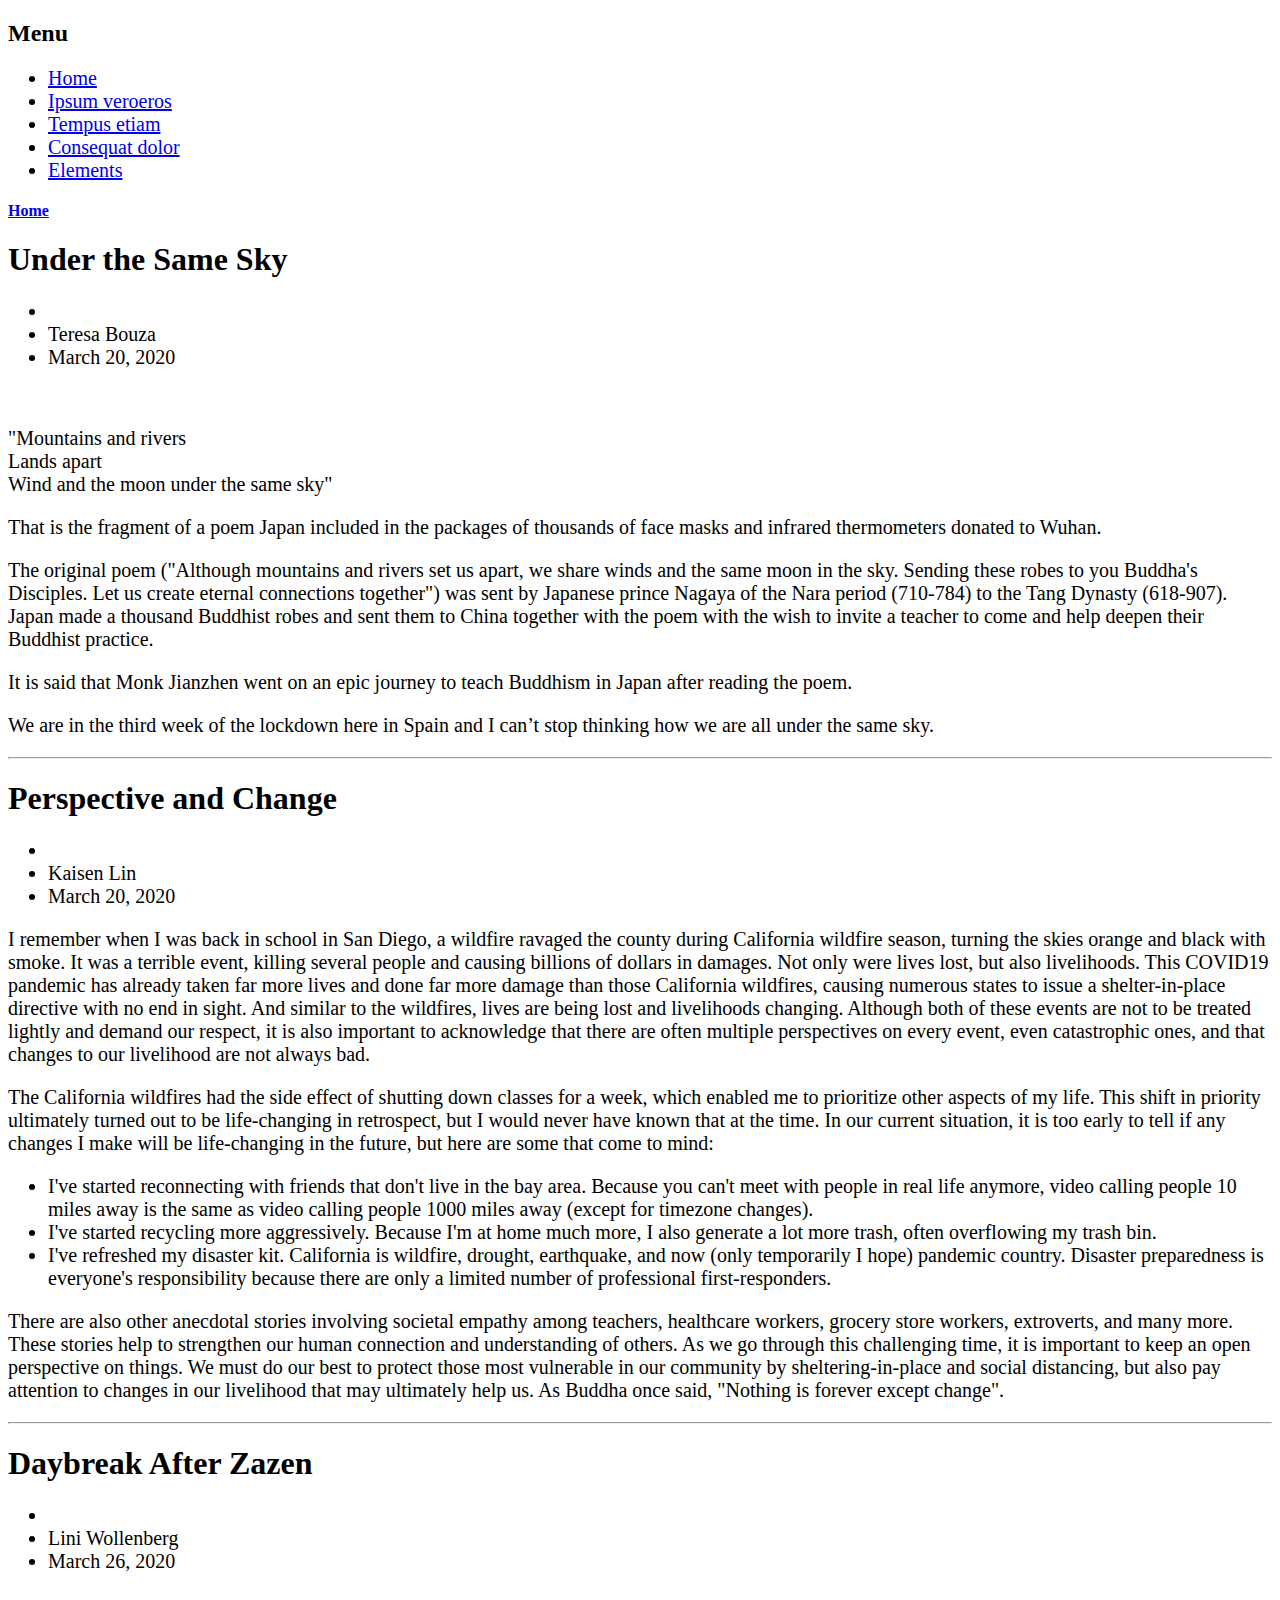
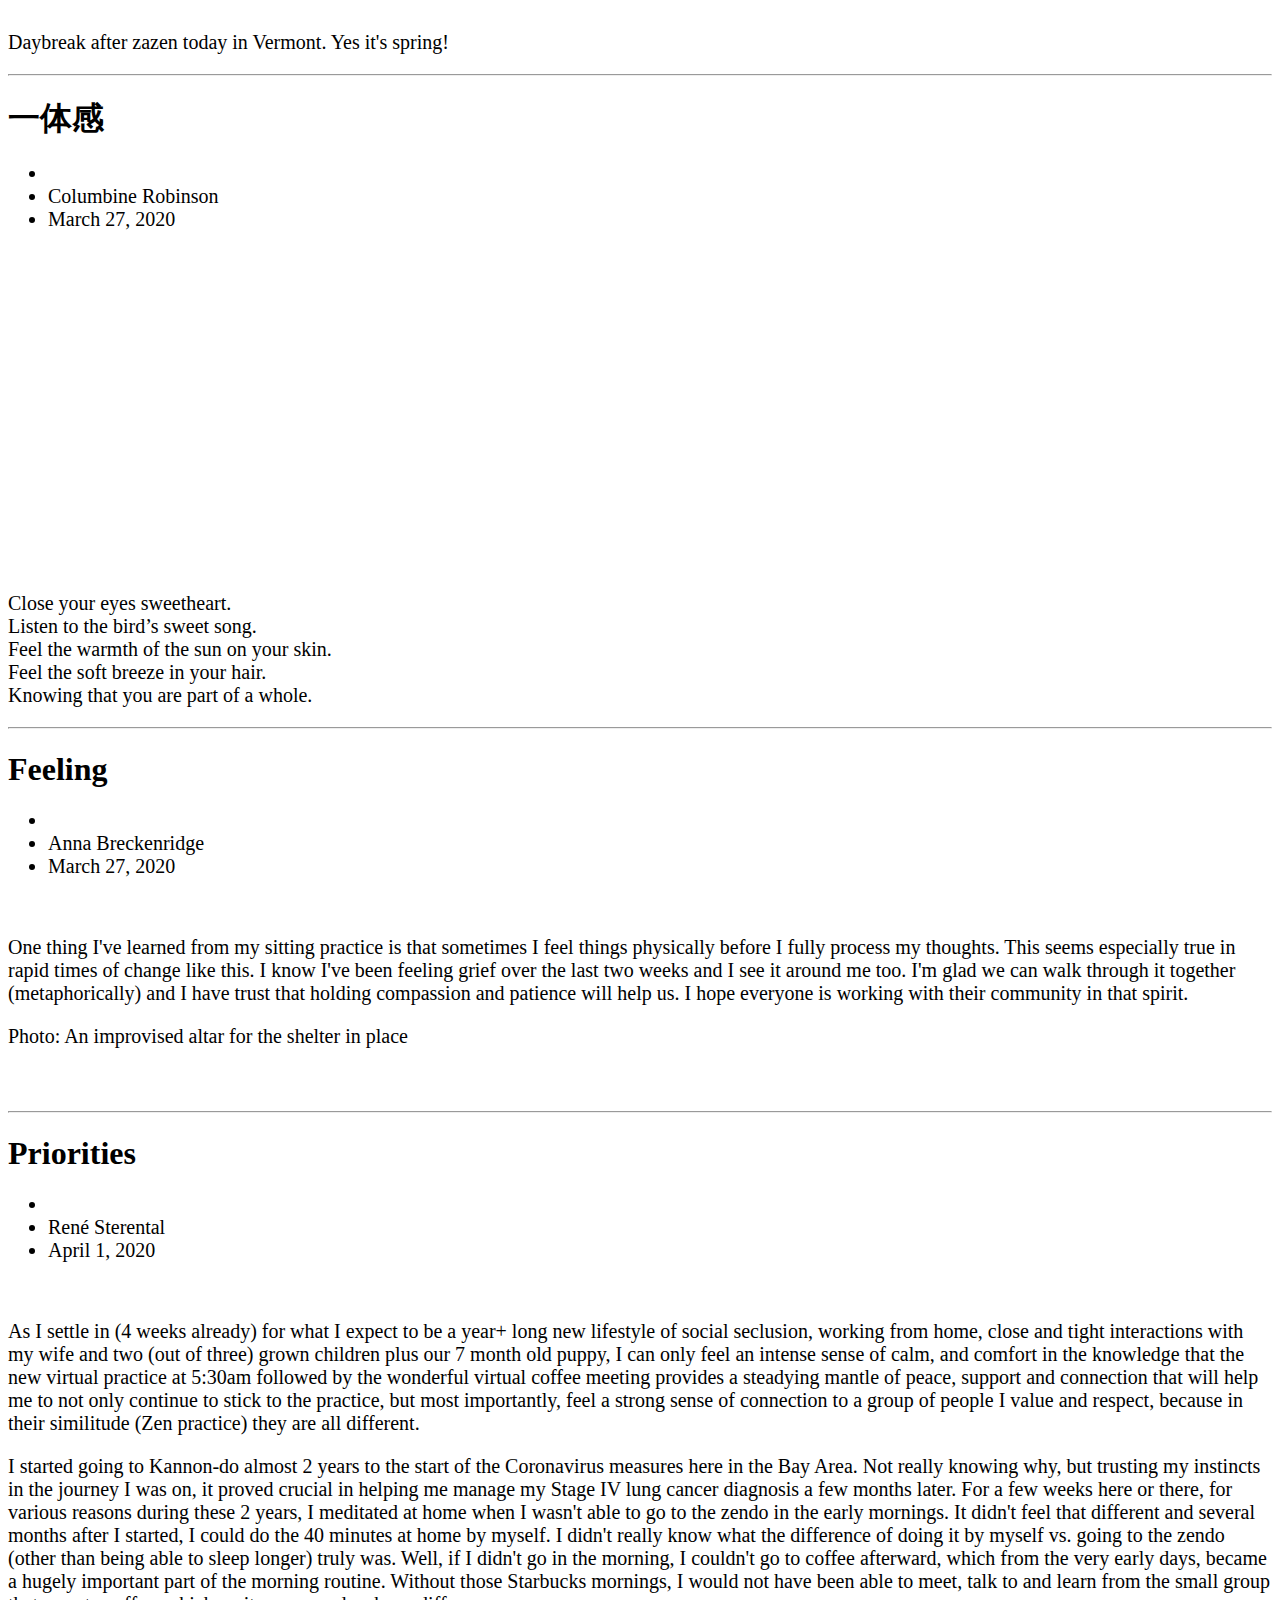
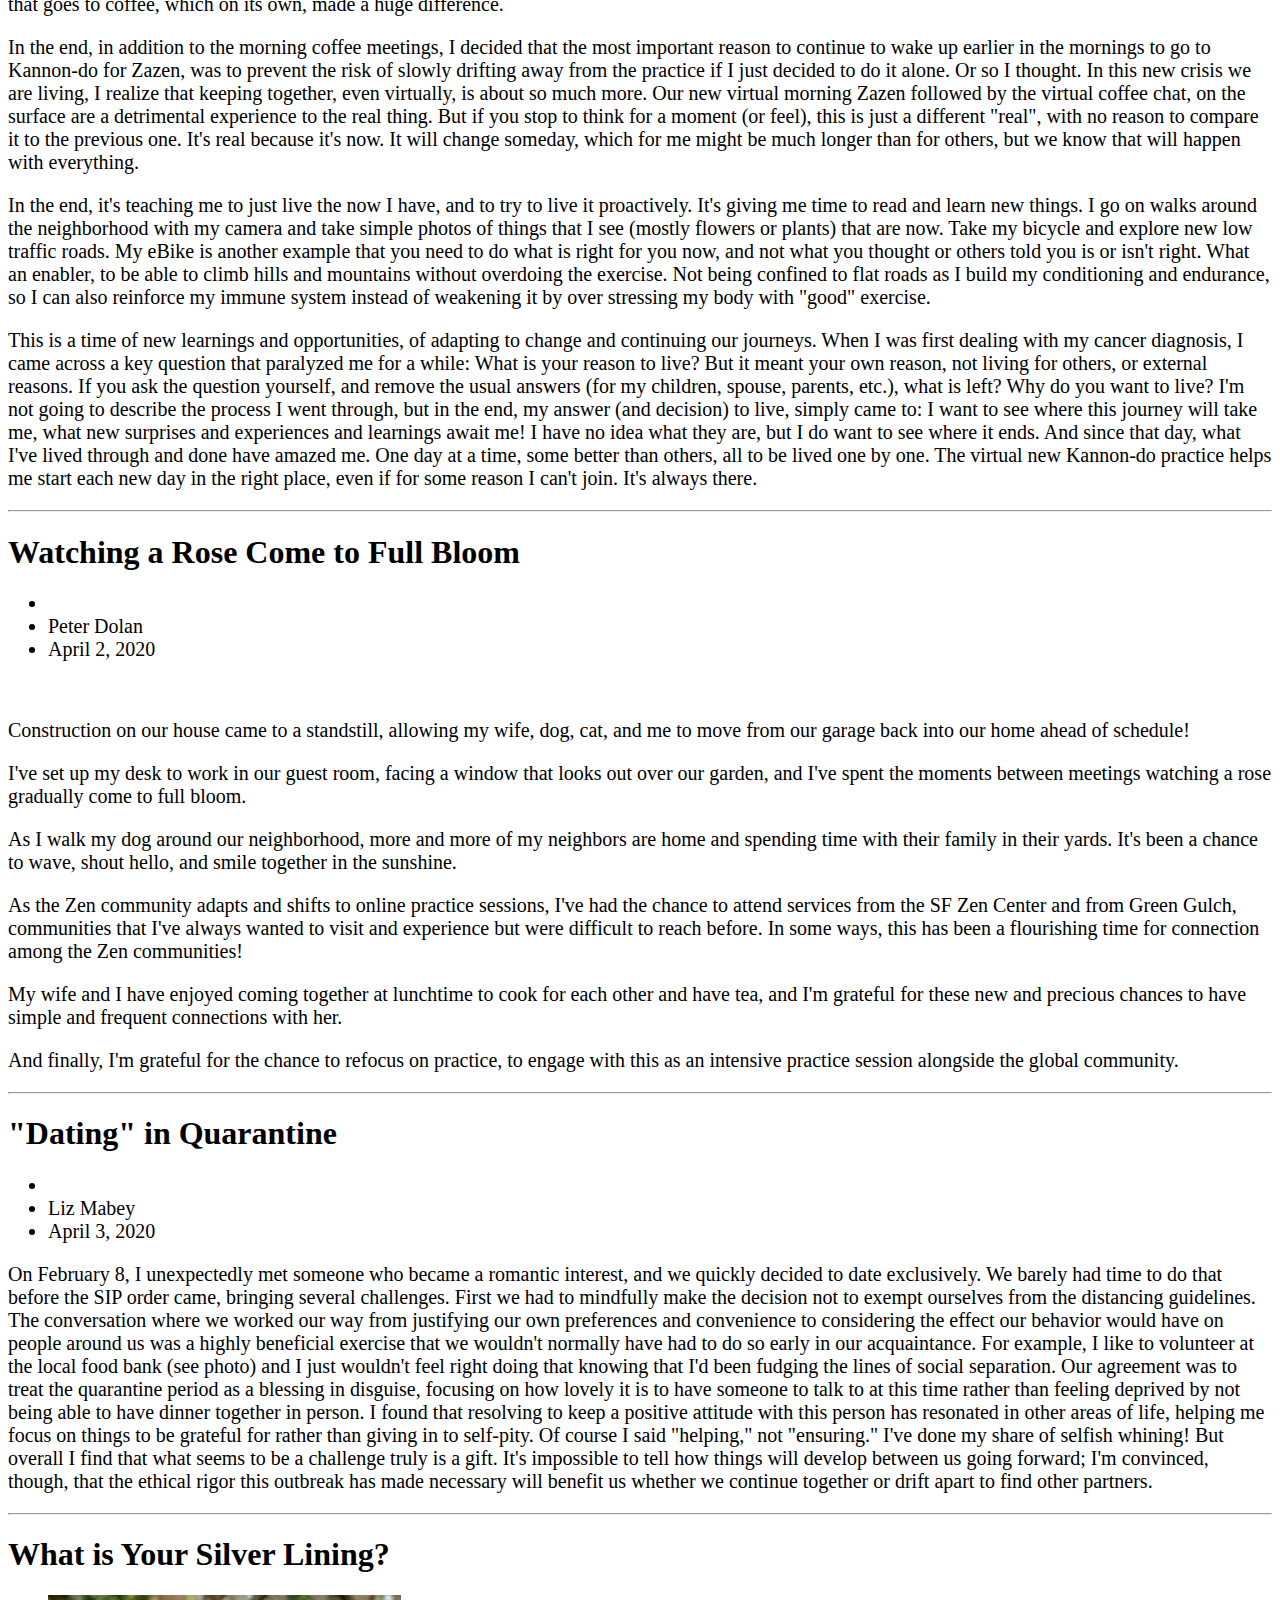
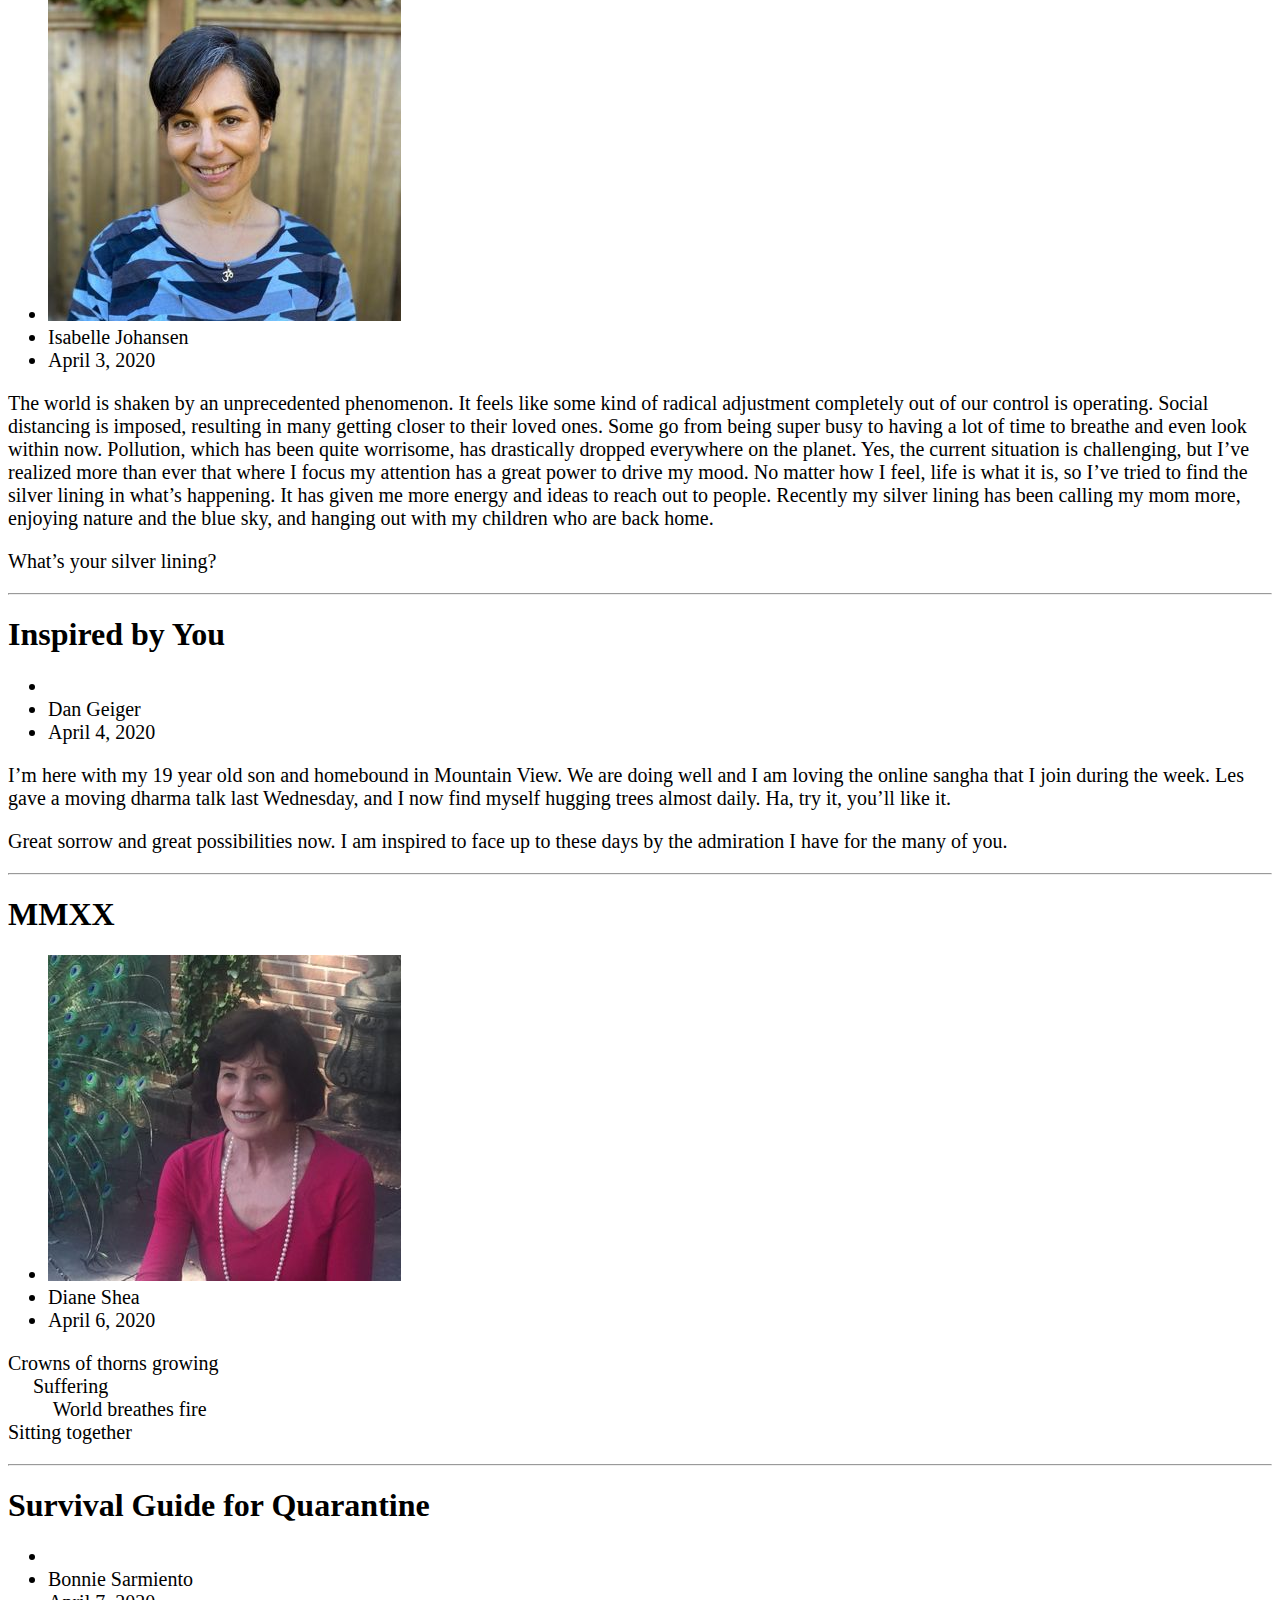
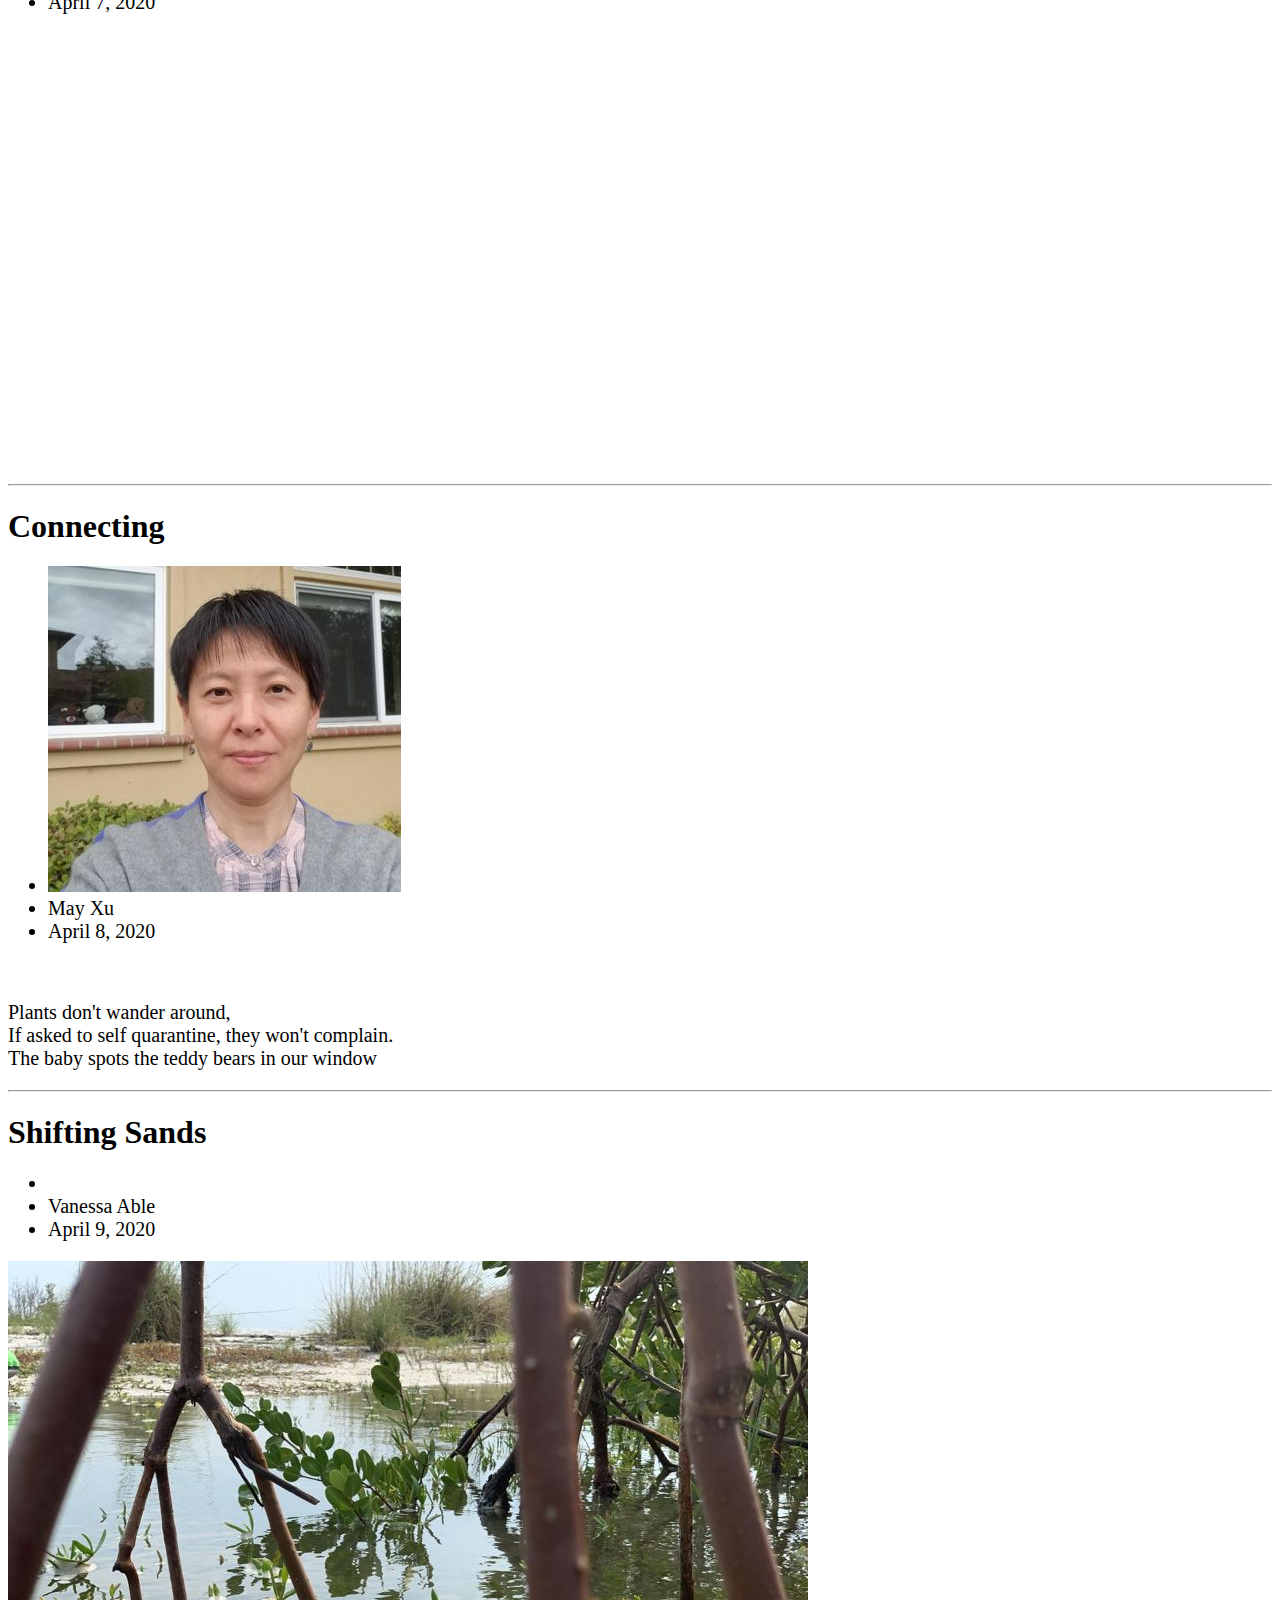
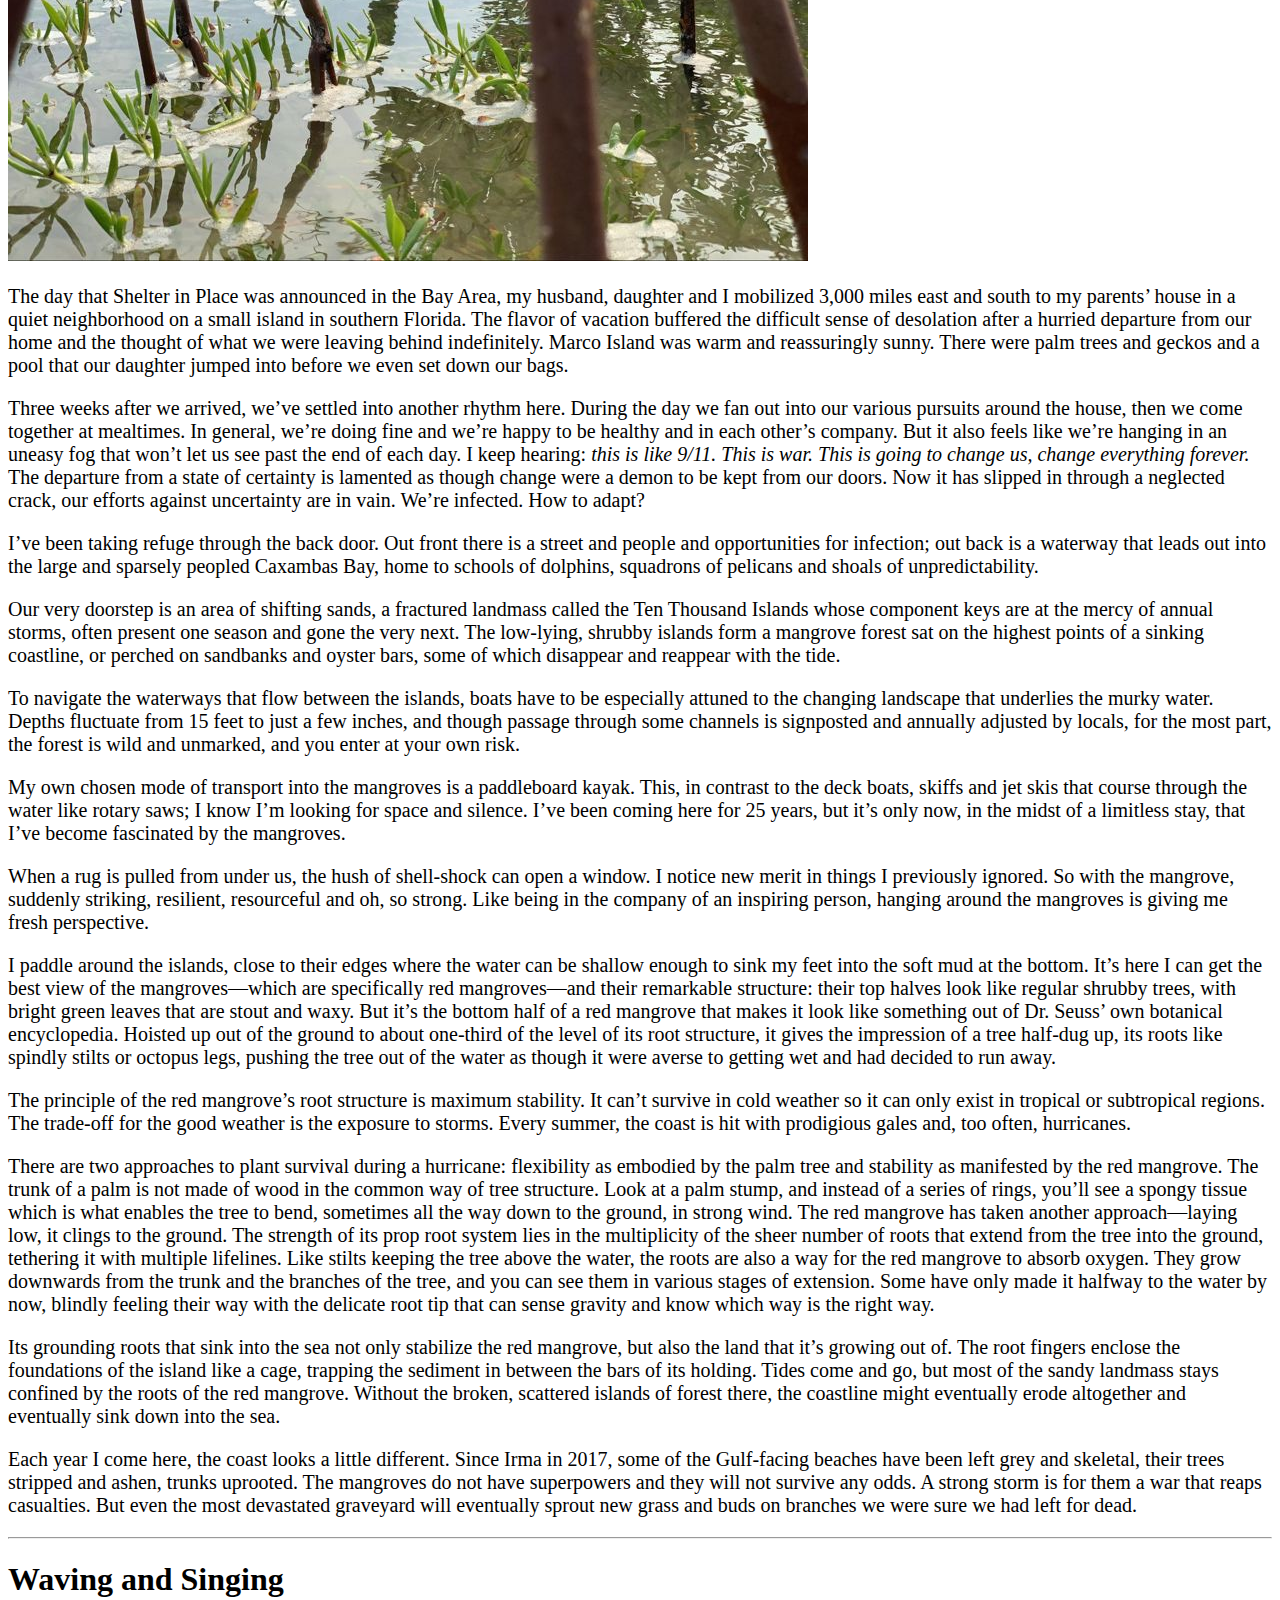
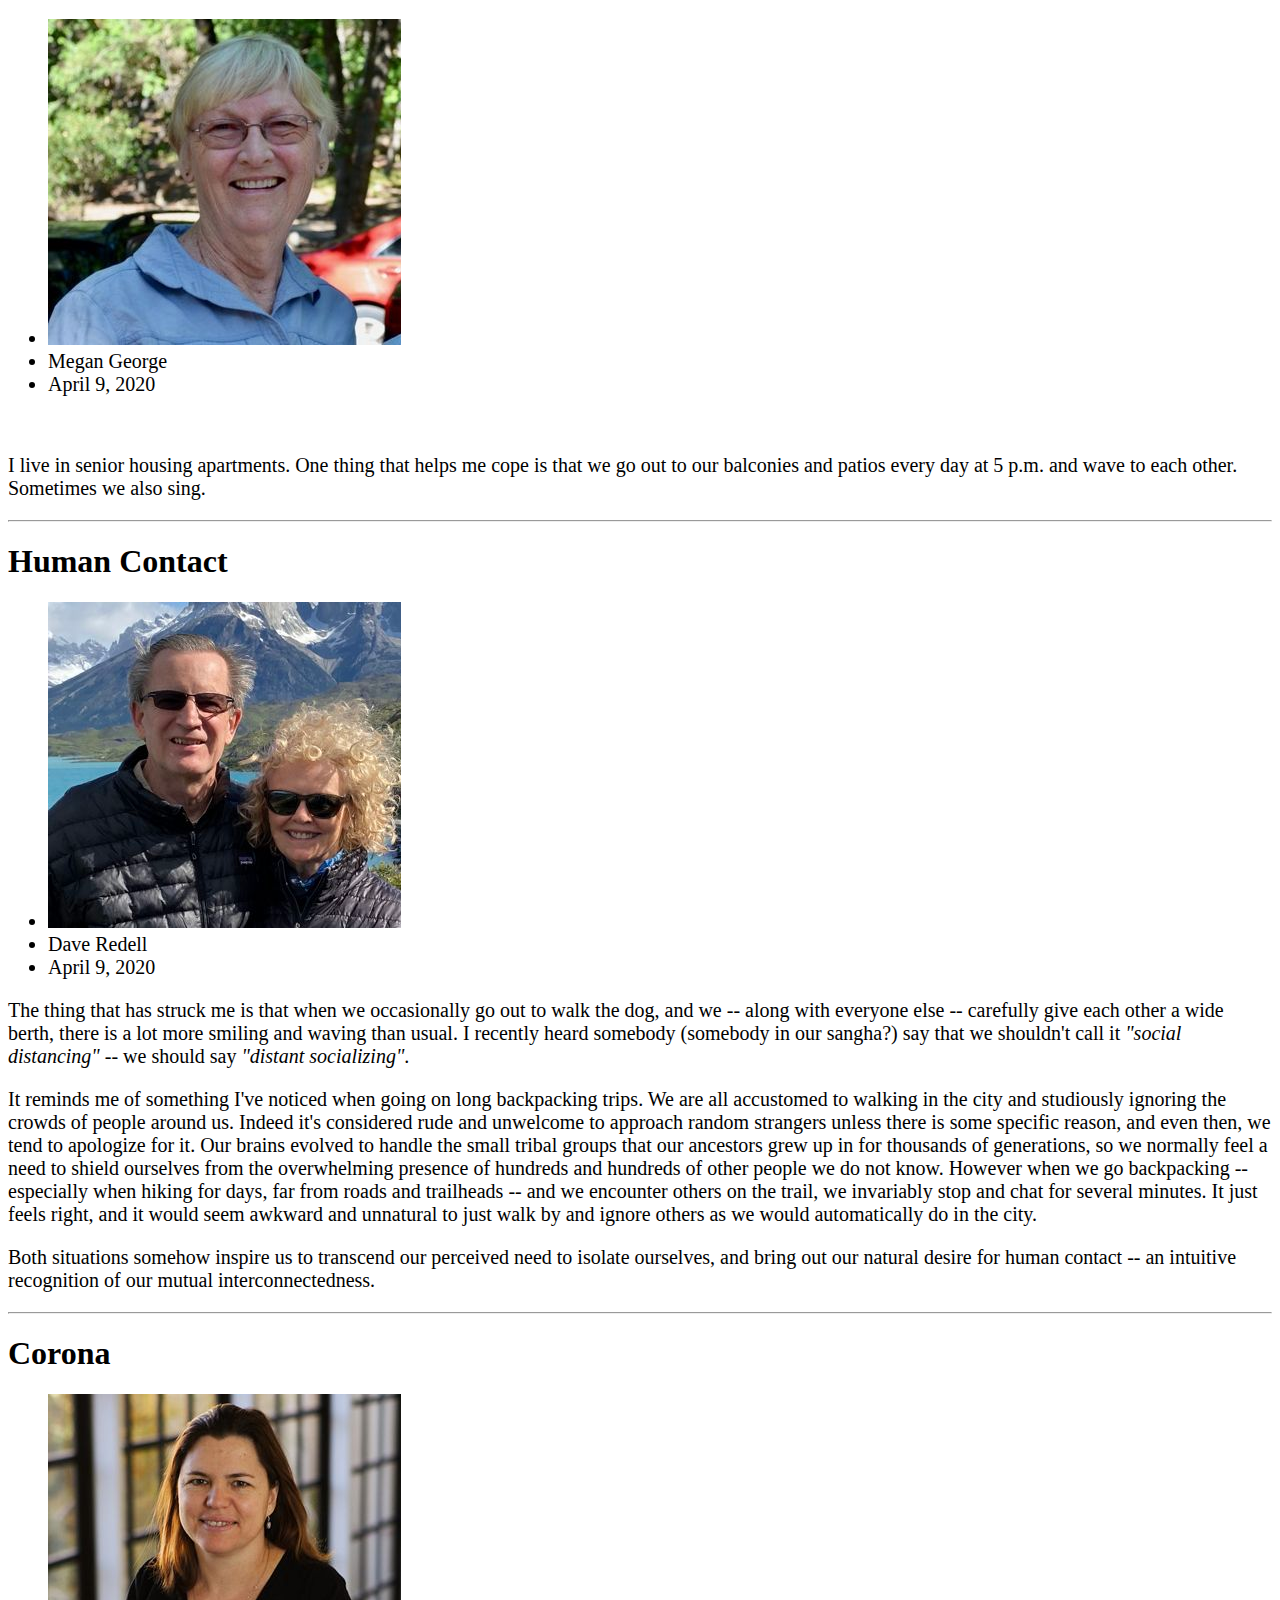
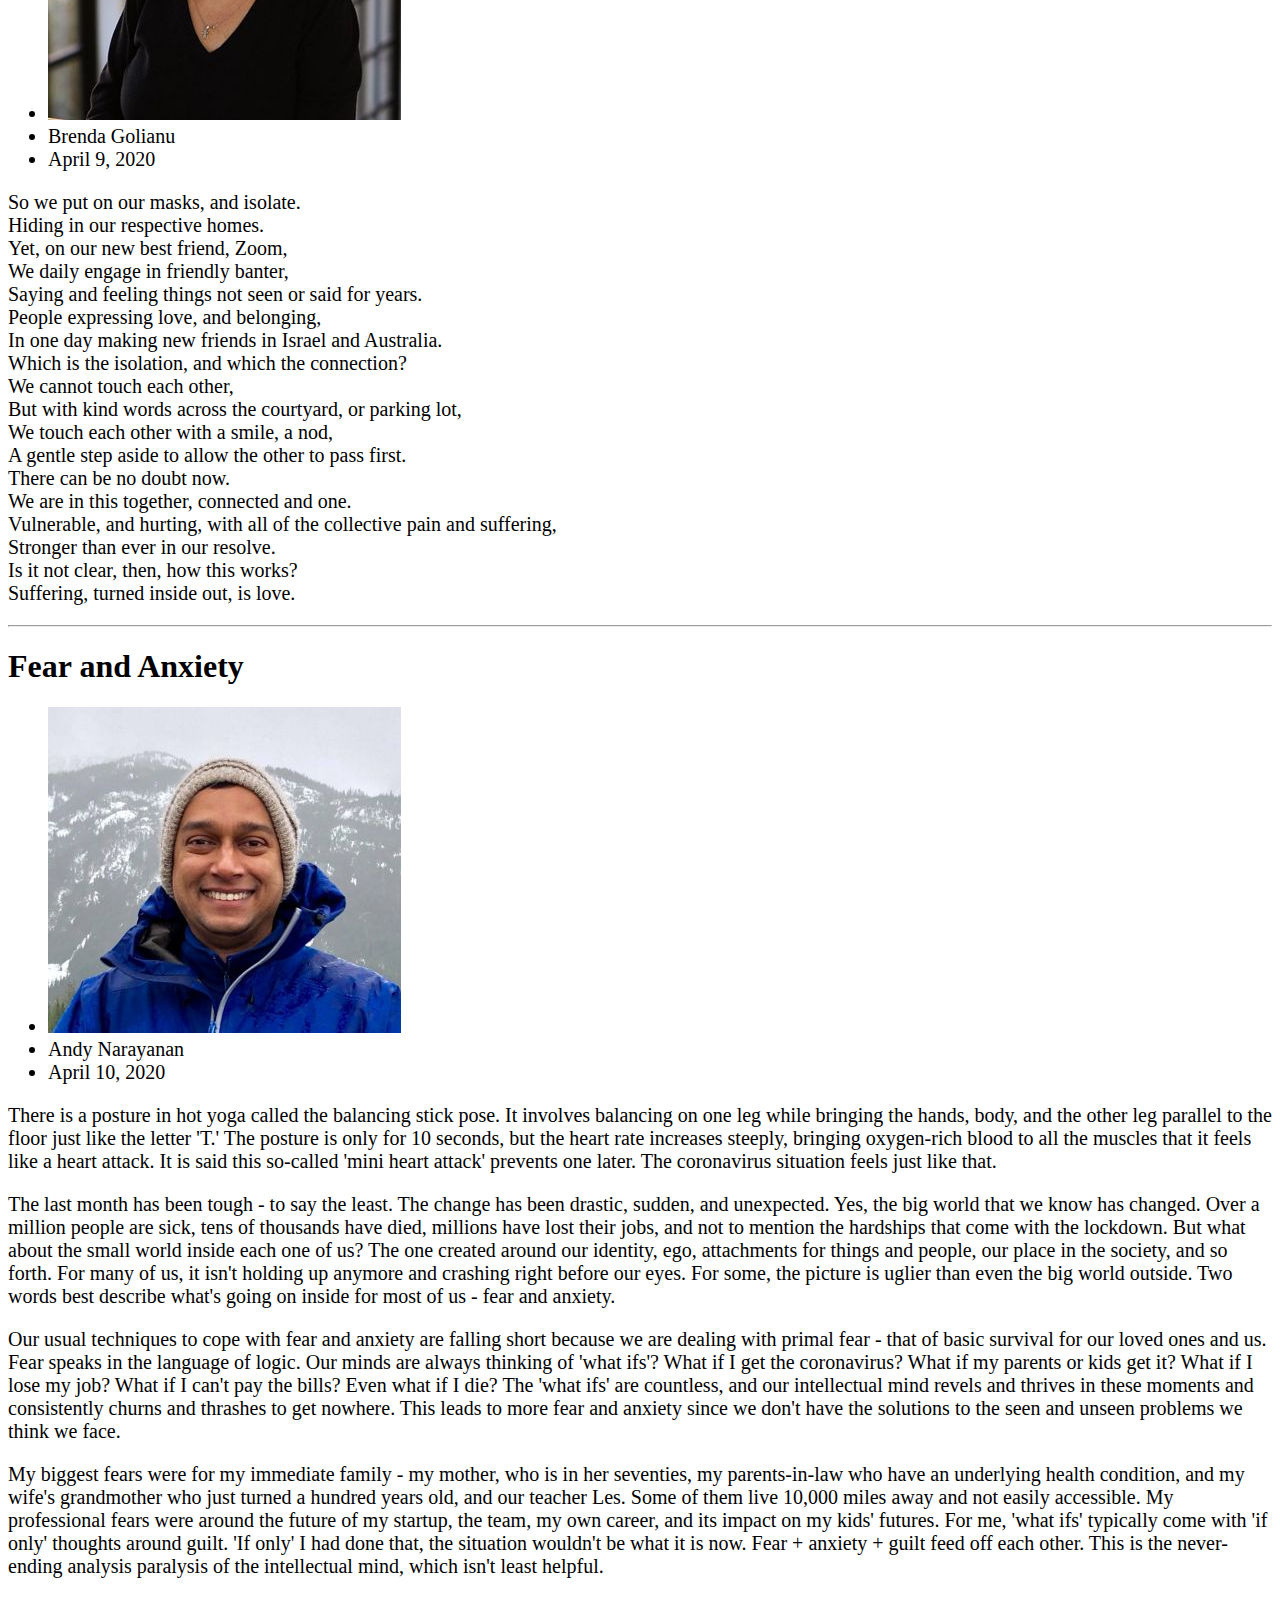
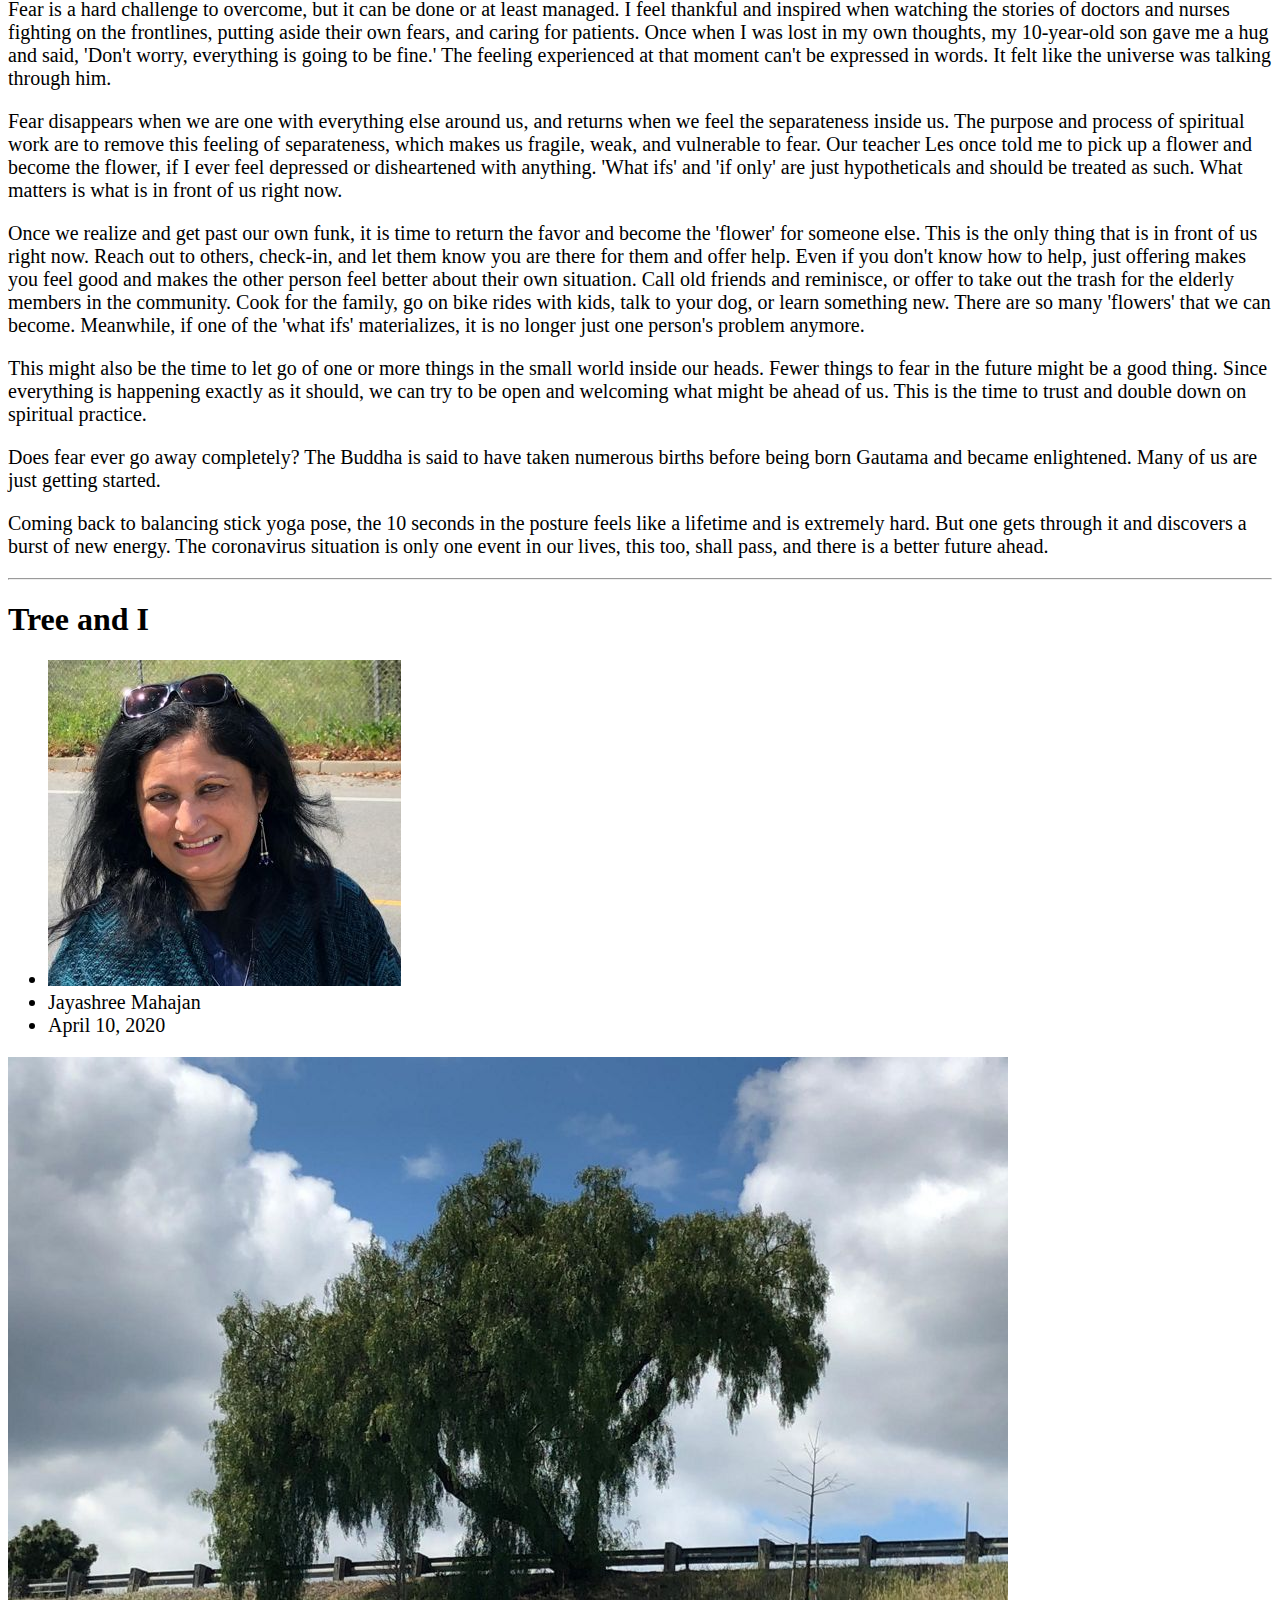
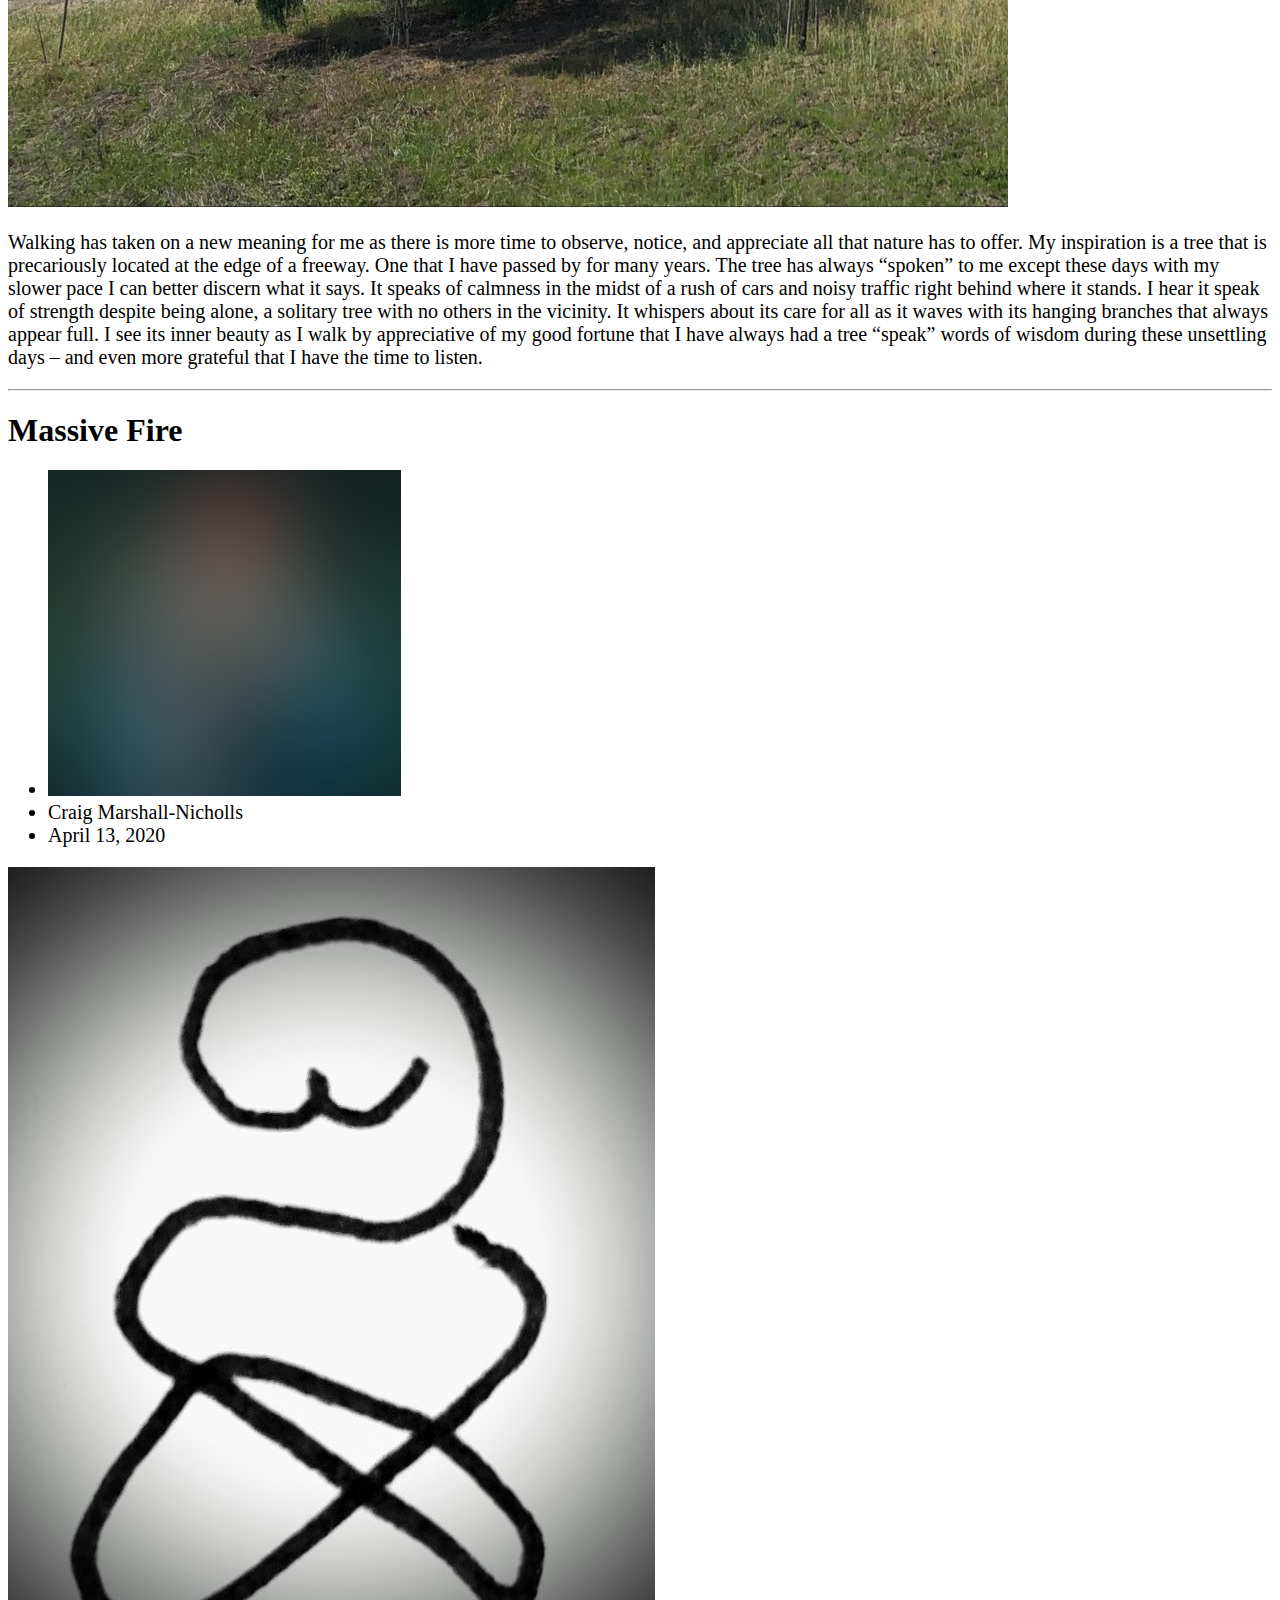
==== content.html @ 203dd0d7 "Daily content update" ====
<!DOCTYPE HTML>
<!--
	Phantom by HTML5 UP
	html5up.net | @ajlkn
	Free for personal and commercial use under the CCA 3.0 license (html5up.net/license)
-->
<html>

<head>
	<title>Under the Same Sky</title>
	<meta charset="utf-8" />
	<meta name="viewport" content="width=device-width, initial-scale=1, user-scalable=no" />
	<link rel="stylesheet" href="https://use.fontawesome.com/releases/v5.3.1/css/all.css"
		integrity="sha384-mzrmE5qonljUremFsqc01SB46JvROS7bZs3IO2EmfFsd15uHvIt+Y8vEf7N7fWAU" crossorigin="anonymous">
	<link href="https://fonts.googleapis.com/css2?family=Qwigley&display=swap" rel="stylesheet">
	<link rel="stylesheet" href="assets/css/main.css" />
	<style>
		p, ul {
			font-weight: 400;
			font-size: 20px;
		}
	</style>

	<noscript>
		<link rel="stylesheet" href="assets/css/noscript.css" />
	</noscript>
</head>

<body class="is-preload">
	<!-- Wrapper -->
	<div id="wrapper">

		<!-- Header -->
		<header id="header">
			<div class="inner">

				<!-- Logo -->
				<!--
								<a href="index.html" class="logo">
									<span class="symbol"><img src="images/logo.svg" alt="" /></span><span class="title">Phantom</span>
								</a>
							-->

				<!-- Nav -->
				<!--
								<nav>
									<ul>
										<li><a href="#menu">Menu</a></li>
									</ul>
								</nav>
							-->

			</div>
		</header>

		<!-- Menu -->
		<nav id="menu">
			<h2>Menu</h2>
			<ul>
				<li><a href="index.html">Home</a></li>
				<li><a href="generic.html">Ipsum veroeros</a></li>
				<li><a href="generic.html">Tempus etiam</a></li>
				<li><a href="generic.html">Consequat dolor</a></li>
				<li><a href="elements.html">Elements</a></li>
			</ul>
		</nav>

		<!-- Main -->
		<div id="main">
			<div class="inner">
				<a href="index.html">
					<div class="home"><strong>Home</strong></div>
				</a>
				<a href="#" id="scroll" style="display: none;"><span></span></a>
				<article>
					<h1 class="pj_title">Under the Same Sky</h1>
					<ul class="pj_meta">
						<li><img class="author_th" src="images/teresa_tile_1.jpg" alt=""></li>
						<li class="pj_name">Teresa Bouza</li>
						<li class="pj_date">March 20, 2020</li>
					</ul>
					<span class="image right"><img src="images/teresa_1.jpg" alt="" /></span>
					<p>
						"Mountains and rivers<br>
						Lands apart<br>
						Wind and the moon under the same sky"
					</p>
					<p>
						That is the fragment of a poem Japan included in the packages of thousands of face masks and infrared thermometers donated to Wuhan.
					</p>
					<p>
						The original poem ("Although mountains and rivers set us apart, we share winds and the same moon in the sky. Sending these robes to you Buddha's Disciples. Let us create eternal connections together") was sent by Japanese prince Nagaya of the Nara period (710-784) to the Tang Dynasty (618-907). Japan made a thousand Buddhist robes and sent them to China together with the poem with the wish to invite a teacher to come and help deepen their Buddhist practice.
					</p>
					<p>
						It is said that Monk Jianzhen went on an epic journey to teach Buddhism in Japan after reading the poem.
					</p>
					<p>
						We are in the third week of the lockdown here in Spain and I can’t stop thinking how we are all under the same sky.
					</p>
				</article>
				<hr>
				<article class="pj_section" id="pj_2">
					<h1 class="pj_title">Perspective and Change</h1>
					<ul class="pj_meta">
						<li><img class="author_th" src="images/kaisen_tile_1.jpg" alt=""></li>
						<li class="pj_name">Kaisen Lin</li>
						<li class="pj_date">March 20, 2020</li>
					</ul>
					<p>
						I remember when I was back in school in San Diego, a wildfire ravaged the county during
						California wildfire season, turning the skies orange and black with smoke. It was a terrible
						event, killing several people and causing billions of dollars in damages. Not only were lives
						lost, but also livelihoods. This COVID19 pandemic has already taken far more lives and done far
						more damage than those California wildfires, causing numerous states to issue a shelter-in-place
						directive with no end in sight. And similar to the wildfires, lives are being lost and
						livelihoods changing. Although both of these events are not to be treated lightly and demand our
						respect, it is also important to acknowledge that there are often multiple perspectives on every
						event, even catastrophic ones, and that changes to our livelihood are not always bad.
					</p>
					<p>
						The California wildfires had the side effect of shutting down classes for a week, which enabled
						me to prioritize other aspects of my life. This shift in priority ultimately turned out to be
						life-changing in retrospect, but I would never have known that at the time. In our current
						situation, it is too early to tell if any changes I make will be life-changing in the future,
						but here are some that come to mind:
					</p>
					<ul>
						<li>I've started reconnecting with friends that don't live in the bay area. Because you can't
							meet with people in real life anymore, video calling people 10 miles away is the same as
							video calling people 1000 miles away (except for timezone changes).</li>
						<li>I've started recycling more aggressively. Because I'm at home much more, I also generate a
							lot more trash, often overflowing my trash bin.</li>
						<li>I've refreshed my disaster kit. California is wildfire, drought, earthquake, and now (only
							temporarily I hope) pandemic country. Disaster preparedness is everyone's responsibility
							because there are only a limited number of professional first-responders.</li>
					</ul>
					<p>
						There are also other anecdotal stories involving societal empathy among teachers, healthcare
						workers, grocery store workers, extroverts, and many more. These stories help to strengthen our
						human connection and understanding of others. As we go through this challenging time, it is
						important to keep an open perspective on things. We must do our best to protect those most
						vulnerable in our community by sheltering-in-place and social distancing, but also pay attention
						to changes in our livelihood that may ultimately help us. As Buddha once said, "Nothing is
						forever except change".
					</p>
				</article>
				<hr>
				<article class="pj_section" id="pj_3">
					<h1 class="pj_title">Daybreak After Zazen</h1>
					<ul class="pj_meta">
						<li><img class="author_th" src="images/lini_tile_1.jpg" alt=""></li>
						<li class="pj_name">Lini Wollenberg</li>
						<li class="pj_date">March 26, 2020</li>
					</ul>
					<span class="image main"><img src="images/lini_1.jpg" alt="" /></span>
					<p>
						Daybreak after zazen today in Vermont. Yes it's spring!
					</p>
				</article>
				<hr>
				<article class="pj_section" id="pj_4">
					<h1 class="pj_title">一体感</h1>
					<ul class="pj_meta">
						<li><img class="author_th" src="images/columbine_tile_1.jpg" alt=""></li>
						<li class="pj_name">Columbine Robinson</li>
						<li class="pj_date">March 27, 2020</li>
					</ul>
					<span class="image main">
						<div class="resp-container">
							<iframe class="resp-iframe"
								src="https://www.facebook.com/plugins/video.php?href=https%3A%2F%2Fwww.facebook.com%2Fcolumbine.robinson%2Fvideos%2F10107147904938034%2F&show_text=0&width=560"
								width="560" height="317" style="border:none;overflow:hidden" scrolling="no"
								frameborder="0" allowTransparency="true" allowFullScreen="true"></iframe>
						</div>
						<p>
							Close your eyes sweetheart.<br>
							Listen to the bird’s sweet song.<br>
							Feel the warmth of the sun on your skin.<br>
							Feel the soft breeze in your hair.<br>
							Knowing that you are part of a whole.
						</p>
					</span>
				</article>
				<hr>
				<article class="pj_section" id="pj_5">
					<h1 class="pj_title">Feeling</h1>
					<ul class="pj_meta">
						<li><img class="author_th" src="images/anna_tile_1.jpg" alt=""></li>
						<li class="pj_name">Anna Breckenridge</li>
						<li class="pj_date">March 27, 2020</li>
					</ul>
					<span class="image right"><img src="images/anna_1.jpg" alt="" /></span>
					<p>
						One thing I've learned from my sitting practice is that sometimes I feel things physically
						before I fully process my thoughts. This seems especially true in rapid times of change like
						this. I know I've been feeling grief over the last two weeks and I see it around me too. I'm
						glad we can walk through it together (metaphorically) and I have trust that holding compassion
						and patience will help us. I hope everyone is working with their community in that spirit.
					</p>
					<p>Photo: An improvised altar for the shelter in place</p><p>&nbsp;</p>
				</article>

				<hr>
				<article class="pj_section" id="pj_6">
					<h1 class="pj_title">Priorities</h1>
					<ul class="pj_meta">
						<li><img class="author_th" src="images/rene_tile_1.jpg" alt=""></li>
						<li class="pj_name">René Sterental</li>
						<li class="pj_date">April 1, 2020</li>
					</ul>
					<span class="image right"><img src="images/rene_1.jpg" alt="" /></span>
					<p>
						As I settle in (4 weeks already) for what I expect to be a year+ long new lifestyle of social
						seclusion, working from home, close and tight interactions with my wife and two (out of three)
						grown children plus our 7 month old puppy, I can only feel an intense sense of calm, and comfort
						in the knowledge that the new virtual practice at 5:30am followed by the wonderful virtual
						coffee meeting provides a steadying mantle of peace, support and connection that will help me to
						not only continue to stick to the practice, but most importantly, feel a strong sense of
						connection to a group of people I value and respect, because in their similitude (Zen practice)
						they are all different.
					</p>
					<p>
						I started going to Kannon-do almost 2 years to the start of the Coronavirus measures here in the
						Bay Area. Not really knowing why, but trusting my instincts in the journey I was on, it proved
						crucial in helping me manage my Stage IV lung cancer diagnosis a few months later. For a few
						weeks here or there, for various reasons during these 2 years, I meditated at home when I wasn't
						able to go to the zendo in the early mornings. It didn't feel that different and several months
						after I started, I could do the 40 minutes at home by myself. I didn't really know what the
						difference of doing it by myself vs. going to the zendo (other than being able to sleep longer)
						truly was. Well, if I didn't go in the morning, I couldn't go to coffee afterward, which from
						the very early days, became a hugely important part of the morning routine. Without those
						Starbucks mornings, I would not have been able to meet, talk to and learn from the small group
						that goes to coffee, which on its own, made a huge difference.
					</p>
					<p>
						In the end, in addition to the morning coffee meetings, I decided that the most important reason
						to continue to wake up earlier in the mornings to go to Kannon-do for Zazen, was to prevent the
						risk of slowly drifting away from the practice if I just decided to do it alone. Or so I
						thought. In this new crisis we are living, I realize that keeping together, even virtually, is
						about so much more. Our new virtual morning Zazen followed by the virtual coffee chat, on the
						surface are a detrimental experience to the real thing. But if you stop to think for a moment
						(or feel), this is just a different "real", with no reason to compare it to the previous one.
						It's real because it's now. It will change someday, which for me might be much longer than for
						others, but we know that will happen with everything.
					</p>
					<p>
						In the end, it's teaching me to just live the now I have, and to try to live it proactively.
						It's giving me time to read and learn new things. I go on walks around the neighborhood with my
						camera and take simple photos of things that I see (mostly flowers or plants) that are now. Take
						my bicycle and explore new low traffic roads. My eBike is another example that you need to do
						what is right for you now, and not what you thought or others told you is or isn't right. What
						an enabler, to be able to climb hills and mountains without overdoing the exercise. Not being
						confined to flat roads as I build my conditioning and endurance, so I can also reinforce my
						immune system instead of weakening it by over stressing my body with "good" exercise.
					</p>
					<p>
						This is a time of new learnings and opportunities, of adapting to change and continuing our
						journeys. When I was first dealing with my cancer diagnosis, I came across a key question that
						paralyzed me for a while: What is your reason to live? But it meant your own reason, not living
						for others, or external reasons. If you ask the question yourself, and remove the usual answers
						(for my children, spouse, parents, etc.), what is left? Why do you want to live? I'm not going
						to describe the process I went through, but in the end, my answer (and decision) to live, simply
						came to: I want to see where this journey will take me, what new surprises and experiences and
						learnings await me! I have no idea what they are, but I do want to see where it ends. And since
						that day, what I've lived through and done have amazed me. One day at a time, some better than
						others, all to be lived one by one. The virtual new Kannon-do practice helps me start each new
						day in the right place, even if for some reason I can't join. It's always there.
					</p>
				</article>

				<hr>
				<article class="pj_section" id="pj_7">
					<h1 class="pj_title">Watching a Rose Come to Full Bloom</h1>
					<ul class="pj_meta">
						<li><img class="author_th" src="images/peter_tile_1.jpg" alt=""></li>
						<li class="pj_name">Peter Dolan</li>
						<li class="pj_date">April 2, 2020</li>
					</ul>
					<span class="image right"><img src="images/peter_1.jpg" alt="" /></span>
					<p>
						Construction on our house came to a standstill, allowing my wife, dog, cat, and me to move from our garage back into our home ahead of schedule!
					</p>
					<p>
						I've set up my desk to work in our guest room, facing a window that looks out over our garden, and I've spent the moments between meetings watching a rose gradually come to full bloom.
					</p>
					<p>
						As I walk my dog around our neighborhood, more and more of my neighbors are home and spending time with their family in their yards. It's been a chance to wave, shout hello, and smile together in the sunshine.
					</p>
					<p>
						As the Zen community adapts and shifts to online practice sessions, I've had the chance to attend services from the SF Zen Center and from Green Gulch, communities that I've always wanted to visit and experience but were difficult to reach before. In some ways, this has been a flourishing time for connection among the Zen communities!
					</p>
					<p>
						My wife and I have enjoyed coming together at lunchtime to cook for each other and have tea, and I'm grateful for these new and precious chances to have simple and frequent connections with her.
					</p>
					<p>
						And finally, I'm grateful for the chance to refocus on practice, to engage with this as an intensive practice session alongside the global community.
					</p>
				</article>

				<hr>
				<article class="pj_section" id="pj_8">
					<h1 class="pj_title">"Dating" in Quarantine</h1>
					<ul class="pj_meta">
						<li><img class="author_th" src="images/liz_tile_1.jpg" alt=""></li>
						<li class="pj_name">Liz Mabey</li>
						<li class="pj_date">April 3, 2020</li>
					</ul>
					<p>
						On February 8, I unexpectedly met someone who became a romantic interest, and we quickly decided to date exclusively. We barely had time to do that before the SIP order came, bringing several challenges. First we had to mindfully make the decision not to exempt ourselves from the distancing guidelines. The conversation where we worked our way from justifying our own preferences and convenience to considering the effect our behavior would have on people around us was a highly beneficial exercise that we wouldn't normally have had to do so early in our acquaintance. For example, I like to volunteer at the local food bank (see photo) and I just wouldn't feel right doing that knowing that I'd been fudging the lines of social separation. Our agreement was to treat the quarantine period as a blessing in disguise, focusing on how lovely it is to have someone to talk to at this time rather than feeling deprived by not being able to have dinner together in person. I found that resolving to keep a positive attitude with this person has resonated in other areas of life, helping me focus on things to be grateful for rather than giving in to self-pity. Of course I said "helping," not "ensuring." I've done my share of selfish whining! But overall I find that what seems to be a challenge truly is a gift. It's impossible to tell how things will develop between us going forward; I'm convinced, though, that the ethical rigor this outbreak has made necessary will benefit us whether we continue together or drift apart to find other partners.					</p>
					</p>
				</article>

				<hr>
				<article class="pj_section" id="pj_9">
					<h1 class="pj_title">What is Your Silver Lining?</h1>
					<ul class="pj_meta">
						<li><img class="author_th" src="images/isabelle_tile_1.jpg" alt=""></li>
						<li class="pj_name">Isabelle Johansen</li>
						<li class="pj_date">April 3, 2020</li>
					</ul>
					<p>
						The world is shaken by an unprecedented phenomenon. It feels like some kind of radical adjustment completely out of our control is operating. Social distancing is imposed, resulting in many getting closer to their loved ones. Some go from being super busy to having a lot of time to breathe and even look within now. Pollution, which has been quite worrisome, has drastically dropped everywhere on the planet. Yes, the current situation is challenging, but I’ve realized more than ever that where I focus my attention has a great power to drive my mood. No matter how I feel, life is what it is, so I’ve tried to find the silver lining in what’s happening. It has given me more energy and ideas to reach out to people. Recently my silver lining has been calling my mom more, enjoying nature and the blue sky, and hanging out with my children who are back home.
					</p>
					<p>
						What’s your silver lining?
					</p>
				</article>

				<hr>
				<article class="pj_section" id="pj_10">
					<h1 class="pj_title">Inspired by You</h1>
					<ul class="pj_meta">
						<li><img class="author_th" src="images/dan_tile_1.jpg" alt=""></li>
						<li class="pj_name">Dan Geiger</li>
						<li class="pj_date">April 4, 2020</li>
					</ul>
					<p>
						I’m here with my 19 year old son and homebound in Mountain View.  We are doing well and I am loving the online sangha that I join during the week. Les gave a moving dharma talk last Wednesday, and I now find myself hugging trees almost daily. Ha, try it, you’ll like it.
					</p>
					<p>
						Great sorrow and great possibilities now. I am inspired to face up to these days by the admiration I have for the many of you.
					</p>
				</article>

				<hr>
				<article class="pj_section" id="pj_11">
					<h1 class="pj_title">MMXX</h1>
					<ul class="pj_meta">
						<li><img class="author_th" src="images/diane_tile_1.jpg" alt=""></li>
						<li class="pj_name">Diane Shea</li>
						<li class="pj_date">April 6, 2020</li>
					</ul>
					<p>
						Crowns of thorns growing<br>
						&nbsp;&nbsp;&nbsp;&nbsp; Suffering<br>
						&nbsp;&nbsp;&nbsp;&nbsp;&nbsp;&nbsp;&nbsp;&nbsp; World breathes fire<br>
						Sitting together
					</p>
				</article>

				<hr>
				<article class="pj_section" id="pj_12">
					<h1 class="pj_title">Survival Guide for Quarantine</h1>
					<ul class="pj_meta">
						<li><img class="author_th" src="images/bonnie_tile_1.jpg" alt=""></li>
						<li class="pj_name">Bonnie Sarmiento</li>
						<li class="pj_date">April 7, 2020</li>
					</ul>
					<span class="image main">
						<div class="resp-container">
							<iframe class="resp-iframe"
								src="https://www.youtube.com/embed/fIqmoo3IUV0"
								width="779" height="438"
								frameborder="0" allow="accelerometer; autoplay; encrypted-media; gyroscope; picture-in-picture" allowfullscreen></iframe>
						</div>
					</span>
				</article>

				<hr>
				<article class="pj_section" id="pj_13">
					<h1 class="pj_title">Connecting</h1>
					<ul class="pj_meta">
						<li><img class="author_th" src="images/may_tile_1.jpg" alt=""></li>
						<li class="pj_name">May Xu</li>
						<li class="pj_date">April 8, 2020</li>
					</ul>
					<span class="image main"><img src="images/may_1.jpg" alt="" /></span>
					<p>
						Plants don't wander around,<br>
						If asked to self quarantine, they won't complain.<br>
						The baby spots the teddy bears in our window
					</p>
				</article>

				<hr>
				<article class="pj_section" id="pj_14">
					<h1 class="pj_title">Shifting Sands</h1>
					<ul class="pj_meta">
						<li><img class="author_th" src="images/vanessa_tile_1.jpg" alt=""></li>
						<li class="pj_name">Vanessa Able</li>
						<li class="pj_date">April 9, 2020</li>
					</ul>
					<span class="image right"><img src="images/vanessa_1.jpg" alt="" /></span>
					<p>
						The day that Shelter in Place was announced in the Bay Area, my husband, daughter and I mobilized 3,000 miles east and south to my parents’ house in a quiet neighborhood on a small island in southern Florida. The flavor of vacation buffered the difficult sense of desolation after a hurried departure from our home and the thought of what we were leaving behind indefinitely. Marco Island was warm and reassuringly sunny. There were palm trees and geckos and a pool that our daughter jumped into before we even set down our bags.
					</p>
					<p>
						Three weeks after we arrived, we’ve settled into another rhythm here. During the day we fan out into our various pursuits around the house, then we come together at mealtimes. In general, we’re doing fine and we’re happy to be healthy and in each other’s company. But it also feels like we’re hanging in an uneasy fog that won’t let us see past the end of each day. I keep hearing: <em>this is like 9/11. This is war. This is going to change us, change everything forever.</em> The departure from a state of certainty is lamented as though change were a demon to be kept from our doors. Now it has slipped in through a neglected crack, our efforts against uncertainty are in vain. We’re infected. How to adapt?
					</p>
					<p>
						I’ve been taking refuge through the back door. Out front there is a street and people and opportunities for infection; out back is a waterway that leads out into the large and sparsely peopled Caxambas Bay, home to schools of dolphins, squadrons of pelicans and shoals of unpredictability.
					</p>
					<p>
						Our very doorstep is an area of shifting sands, a fractured landmass called the Ten Thousand Islands whose component keys are at the mercy of annual storms, often present one season and gone the very next. The low-lying, shrubby islands form a mangrove forest sat on the highest points of a sinking coastline, or perched on sandbanks and oyster bars, some of which disappear and reappear with the tide.
					</p>
					<p>
						To navigate the waterways that flow between the islands, boats have to be especially attuned to the changing landscape that underlies the murky water. Depths fluctuate from 15 feet to just a few inches, and though passage through some channels is signposted and annually adjusted by locals, for the most part, the forest is wild and unmarked, and you enter at your own risk.
					</p>
					<p>
						My own chosen mode of transport into the mangroves is a paddleboard kayak. This, in contrast to the deck boats, skiffs and jet skis that course through the water like rotary saws; I know I’m looking for space and silence. I’ve been coming here for 25 years, but it’s only now, in the midst of a limitless stay, that I’ve become fascinated by the mangroves.
					</p>
					<p>
						When a rug is pulled from under us, the hush of shell-shock can open a window. I notice new merit in things I previously ignored. So with the mangrove, suddenly striking, resilient, resourceful and oh, so strong. Like being in the company of an inspiring person, hanging around the mangroves is giving me fresh perspective.
					</p>
					<p>
						I paddle around the islands, close to their edges where the water can be shallow enough to sink my feet into the soft mud at the bottom. It’s here I can get the best view of the mangroves—which are specifically red mangroves—and their remarkable structure: their top halves look like regular shrubby trees, with bright green leaves that are stout and waxy. But it’s the bottom half of a red mangrove that makes it look like something out of Dr. Seuss’ own botanical encyclopedia. Hoisted up out of the ground to about one-third of the level of its root structure, it gives the impression of a tree half-dug up, its roots like spindly stilts or octopus legs, pushing the tree out of the water as though it were averse to getting wet and had decided to run away.
					</p>
					<p>
						The principle of the red mangrove’s root structure is maximum stability. It can’t survive in cold weather so it can only exist in tropical or subtropical regions. The trade-off for the good weather is the exposure to storms. Every summer, the coast is hit with prodigious gales and, too often, hurricanes.
					</p>
					<p>
						There are two approaches to plant survival during a hurricane: flexibility as embodied by the palm tree and stability as manifested by the red mangrove. The trunk of a palm is not made of wood in the common way of tree structure. Look at a palm stump, and instead of a series of rings, you’ll see a spongy tissue which is what enables the tree to bend, sometimes all the way down to the ground, in strong wind. The red mangrove has taken another approach—laying low, it clings to the ground. The strength of its prop root system lies in the multiplicity of the sheer number of roots that extend from the tree into the ground, tethering it with multiple lifelines. Like stilts keeping the tree above the water, the roots are also a way for the red mangrove to absorb oxygen.  They grow downwards from the trunk and the branches of the tree, and you can see them in various stages of extension. Some have only made it halfway to the water by now, blindly feeling their way with the delicate root tip that can sense gravity and know which way is the right way.
					</p>
					<p>
						Its grounding roots that sink into the sea not only stabilize the red mangrove, but also the land that it’s growing out of. The root fingers enclose the foundations of the island like a cage, trapping the sediment in between the bars of its holding. Tides come and go, but most of the sandy landmass stays confined by the roots of the red mangrove. Without the broken, scattered islands of forest there, the coastline might eventually erode altogether and eventually sink down into the sea.
					</p>
					<p>
						Each year I come here, the coast looks a little different. Since Irma in 2017, some of the Gulf-facing beaches have been left grey and skeletal, their trees stripped and ashen, trunks uprooted. The mangroves do not have superpowers and they will not survive any odds. A strong storm is for them a war that reaps casualties. But even the most devastated graveyard will eventually sprout new grass and buds on branches we were sure we had left for dead.
					</p>
				</article>

				<hr>
				<article class="pj_section" id="pj_15">
					<h1 class="pj_title">Waving and Singing</h1>
					<ul class="pj_meta">
						<li><img class="author_th" src="images/megan_tile_1.jpg" alt=""></li>
						<li class="pj_name">Megan George</li>
						<li class="pj_date">April 9, 2020</li>
					</ul>
					<span class="image main"><img src="images/megan_1.jpg" alt="" /></span>
					<p>
						I live in senior housing apartments.  One thing that helps me cope is that we go out to our balconies and patios every day at 5 p.m. and wave to each other.  Sometimes we also sing.
					</p>
				</article>

				<hr>
				<article class="pj_section" id="pj_16">
					<h1 class="pj_title">Human Contact</h1>
					<ul class="pj_meta">
						<li><img class="author_th" src="images/dave_tile_1.jpg" alt=""></li>
						<li class="pj_name">Dave Redell</li>
						<li class="pj_date">April 9, 2020</li>
					</ul>
					<p>
						The thing that has struck me is that when we occasionally go out to walk the dog, and we -- along with everyone else -- carefully give each other a wide berth, there is a lot more smiling and waving than usual. I recently heard somebody (somebody in our sangha?) say that we shouldn't call it <em>"social distancing"</em> -- we should say <em>"distant socializing"</em>.
					</p>
					<p>
						It reminds me of something I've noticed when going on long backpacking trips. We are all accustomed to walking in the city and studiously ignoring the crowds of people around us. Indeed it's considered rude and unwelcome to approach random strangers unless there is some specific reason, and even then, we tend to apologize for it. Our brains evolved to handle the small tribal groups that our ancestors grew up in for thousands of generations, so we normally feel a need to shield ourselves from the overwhelming presence of hundreds and hundreds of other people we do not know. However when we go backpacking -- especially when hiking for days, far from roads and trailheads -- and we encounter others on the trail, we invariably stop and chat for several minutes. It just feels right, and it would seem awkward and unnatural to just walk by and ignore others as we would automatically do in the city.
					</p>
					<p>
						Both situations somehow inspire us to transcend our perceived need to isolate ourselves, and bring out our natural desire for human contact -- an intuitive recognition of our mutual interconnectedness.
					</p>
				</article>

				<hr>
				<article class="pj_section" id="pj_17">
					<h1 class="pj_title">Corona</h1>
					<ul class="pj_meta">
						<li><img class="author_th" src="images/brenda_tile_1.jpg" alt=""></li>
						<li class="pj_name">Brenda Golianu</li>
						<li class="pj_date">April 9, 2020</li>
					</ul>
					<p>
						So we put on our masks, and isolate.<br>
						Hiding in our respective homes.<br>
						Yet, on our new best friend, Zoom,<br>
						We daily engage in friendly banter,<br>
						Saying and feeling things not seen or said for years.<br>
						People expressing love, and belonging,<br>
						In one day making new friends in Israel and Australia.<br>
						Which is the isolation, and which the connection?<br>
						We cannot touch each other,<br>
						But with kind words across the courtyard, or parking lot,<br>
						We touch each other with a smile, a nod,<br>
						A gentle step aside to allow the other to pass first.<br>
						There can be no doubt now.<br>
						We are in this together, connected and one.<br>
						Vulnerable, and hurting, with all of the collective pain and suffering,<br>
						Stronger than ever in our resolve.<br>
						Is it not clear, then, how this works?<br>
						Suffering, turned inside out, is love.
					</p>
				</article>

				<hr>
				<article class="pj_section" id="pj_18">
					<h1 class="pj_title">Fear and Anxiety</h1>
					<ul class="pj_meta">
						<li><img class="author_th" src="images/andy_tile_1.jpg" alt=""></li>
						<li class="pj_name">Andy Narayanan</li>
						<li class="pj_date">April 10, 2020</li>
					</ul>
					<p>
						There is a posture in hot yoga called the balancing stick pose. It involves balancing on one leg while bringing the hands, body, and the other leg parallel to the floor just like the letter 'T.' The posture is only for 10 seconds, but the heart rate increases steeply, bringing oxygen-rich blood to all the muscles that it feels like a heart attack. It is said this so-called 'mini heart attack' prevents one later. The coronavirus situation feels just like that.
					</p>
					<p>
						The last month has been tough - to say the least. The change has been drastic, sudden, and unexpected. Yes, the big world that we know has changed. Over a million people are sick, tens of thousands have died, millions have lost their jobs, and not to mention the hardships that come with the lockdown. But what about the small world inside each one of us? The one created around our identity, ego, attachments for things and people, our place in the society, and so forth. For many of us, it isn't holding up anymore and crashing right before our eyes. For some, the picture is uglier than even the big world outside. Two words best describe what's going on inside for most of us - fear and anxiety.
					</p>
					<p>
						Our usual techniques to cope with fear and anxiety are falling short because we are dealing with primal fear - that of basic survival for our loved ones and us. Fear speaks in the language of logic. Our minds are always thinking of 'what ifs'? What if I get the coronavirus? What if my parents or kids get it? What if I lose my job? What if I can't pay the bills? Even what if I die? The 'what ifs' are countless, and our intellectual mind revels and thrives in these moments and consistently churns and thrashes to get nowhere. This leads to more fear and anxiety since we don't have the solutions to the seen and unseen problems we think we face.
					</p>
					<p>
						My biggest fears were for my immediate family - my mother, who is in her seventies, my parents-in-law who have an underlying health condition, and my wife's grandmother who just turned a hundred years old, and our teacher Les. Some of them live 10,000 miles away and not easily accessible. My professional fears were around the future of my startup, the team, my own career, and its impact on my kids' futures. For me, 'what ifs' typically come with 'if only' thoughts around guilt. 'If only' I had done that, the situation wouldn't be what it is now. Fear + anxiety + guilt feed off each other. This is the never-ending analysis paralysis of the intellectual mind, which isn't least helpful.
					</p>
					<p>
						Fear is a hard challenge to overcome, but it can be done or at least managed. I feel thankful and inspired when watching the stories of doctors and nurses fighting on the frontlines, putting aside their own fears, and caring for patients. Once when I was lost in my own thoughts, my 10-year-old son gave me a hug and said, 'Don't worry, everything is going to be fine.' The feeling experienced at that moment can't be expressed in words. It felt like the universe was talking through him.
					</p>
					<p>
						Fear disappears when we are one with everything else around us, and returns when we feel the separateness inside us. The purpose and process of spiritual work are to remove this feeling of separateness, which makes us fragile, weak, and vulnerable to fear. Our teacher Les once told me to pick up a flower and become the flower, if I ever feel depressed or disheartened with anything. 'What ifs' and 'if only' are just hypotheticals and should be treated as such. What matters is what is in front of us right now.
					</p>
					<p>
						Once we realize and get past our own funk, it is time to return the favor and become the 'flower' for someone else. This is the only thing that is in front of us right now. Reach out to others, check-in, and let them know you are there for them and offer help. Even if you don't know how to help, just offering makes you feel good and makes the other person feel better about their own situation. Call old friends and reminisce, or offer to take out the trash for the elderly members in the community. Cook for the family, go on bike rides with kids, talk to your dog, or learn something new. There are so many 'flowers' that we can become. Meanwhile, if one of the 'what ifs' materializes, it is no longer just one person's problem anymore.
					</p>
					<p>
						This might also be the time to let go of one or more things in the small world inside our heads. Fewer things to fear in the future might be a good thing. Since everything is happening exactly as it should, we can try to be open and welcoming what might be ahead of us. This is the time to trust and double down on spiritual practice.
					</p>
					<p>
						Does fear ever go away completely? The Buddha is said to have taken numerous births before being born Gautama and became enlightened. Many of us are just getting started.
					</p>
					<p>
						Coming back to balancing stick yoga pose, the 10 seconds in the posture feels like a lifetime and is extremely hard. But one gets through it and discovers a burst of new energy. The coronavirus situation is only one event in our lives, this too, shall pass, and there is a better future ahead.
					</p>
				</article>

				<hr>
				<article class="pj_section" id="pj_19">
					<h1 class="pj_title">Tree and I</h1>
					<ul class="pj_meta">
						<li><img class="author_th" src="images/jayashree_tile_1.jpg" alt=""></li>
						<li class="pj_name">Jayashree Mahajan</li>
						<li class="pj_date">April 10, 2020</li>
					</ul>
					<span class="image right"><img src="images/jayashree_1.jpg" alt="" /></span>
					<p>
						Walking has taken on a new meaning for me as there is more time to observe, notice, and appreciate all that nature has to offer.  My inspiration is a tree that is precariously located at the edge of a freeway. One that I have passed by for many years.  The tree has always “spoken” to me except these days with my slower pace I can better discern what it says.  It speaks of calmness in the midst of a rush of cars and noisy traffic right behind where it stands. I hear it speak of strength despite being alone, a solitary tree with no others in the vicinity. It whispers about its care for all as it waves with its hanging branches that always appear full.  I see its inner beauty as I walk by appreciative of my good fortune that I have always had a tree “speak” words of wisdom during these unsettling days – and even more grateful that I have the time to listen.
					</p>
				</article>

				<hr>
				<article class="pj_section" id="pj_20">
					<h1 class="pj_title">Massive Fire</h1>
					<ul class="pj_meta">
						<li><img class="author_th" src="images/craig_tile_1.jpg" alt=""></li>
						<li class="pj_name">Craig Marshall-Nicholls</li>
						<li class="pj_date">April 13, 2020</li>
					</ul>
					<span class="image right"><img src="images/craig_1.jpg" alt="" /></span>
					<p>
						<em>Turning away and touching are both wrong<br>
						For it is like a massive fire.</em>
					</p>
					<p>
						Forced to slow down, I see not one fire but many,<br>
						And that I’m usually taking turns to<br>
						Turn away from one to move and touch another, to and from.
					</p>
					<p>
						Outside, vast fires loom on every horizon,<br>
						Distant, diffuse and unspeakably large.
					</p>
					<p>
						At home, coals burn in the hearth,<br>
						Hotter now than ever, firing embers and billowing smoke.
					</p>
					<p>
						And inside, the fiercest fires of all,<br>
						Hard to pinpoint, sparking, searing and singeing.
					</p>
					<p>
						When you are free to move around in the world you can<br>
						Take it in turns to pick your poison,<br>
						Flitting from fire to fire.<br>
						Actually always hot and smoky,<br>
						But a change feels as good as a rest.
					</p>
					<p>
						Forced to slow down, I see not one fire but many,<br>
						And feeling them all at once I’m overwhelmed.<br>
						Can I take the heat?
					</p>
					<p>
						Maybe there is a spot, right in the middle of all the fires,<br>
						Where I can stand perfectly upright.<br>
						Not turning away, not touching, unhindered, unafraid.
					</p>
					<p>
						Forced to slow down, maybe I’m closer than ever to standing still.
					</p>
					<p>
						Caption: A drawing that has been on my mind, of sitting zazen, drawn with one line.
					</p>
				</article>

				<hr>
				<article class="pj_section" id="pj_21">
					<h1 class="pj_title">Social Distance</h1>
					<ul class="pj_meta">
						<li><img class="author_th" src="images/ken_tile_1.jpg" alt=""></li>
						<li class="pj_name">Ken Simpson</li>
						<li class="pj_date">April 13, 2020</li>
					</ul>
					<span class="image right"><img src="images/ken_1.jpg" alt="" /></span>
					<p>
						I'm not a word person. However, I will say that in this time of isolation and potential death a little humor may offer a small respite. I came across this photo I took years ago. The pic shows the birds dispassionately feeding more or less equidistant apart. In bird distances that could be six feet apart. The title ties the pic to us in our current situation. Keeping six feet apart for us could have mortal ramifications.  For the birds its a way for the group to feed.  I can't say much more than that.
					</p>
				</article>

			</div>
		</div>
		<!-- Footer -->
		<footer id="footer">
			<div class="inner">
				<section>
					<h2>Submissions</h2>
					<p>If you'd like to submit work to this site, please email
						<strong>
							<script>
								document.write('ucpv{bAhnbjm/dpn'.split('').map(x => String.fromCharCode(x.charCodeAt() - 1)).join(''))
							</script>
						</strong>with the following information:</p>
					<ul>
						<li>Name</li>
						<li>Date you created the work</li>
						<li>A profile tile photo for the main page</li>
						<li>A title for your content</li>
						<li>Your actual content</li>
					</ul>
					<!-- <form method="post" action="#">
									<div class="fields">
										<div class="field half">
											<input type="text" name="name" id="name" placeholder="Name" />
										</div>
										<div class="field half">
											<input type="email" name="email" id="email" placeholder="Email" />
										</div>
										<div class="field">
											<textarea name="message" id="message" placeholder="Message"></textarea>
										</div>
									</div>
									<ul class="actions">
										<li><input type="submit" value="Send" class="primary" /></li>
									</ul>
								</form> -->
				</section>
				<section>
					<h2>About</h2>
					<!-- <ul class="icons">
									<li><a href="#" class="icon brands style2 fa-twitter"><span class="label">Twitter</span></a></li>
									<li><a href="#" class="icon brands style2 fa-facebook-f"><span class="label">Facebook</span></a></li>
									<li><a href="#" class="icon brands style2 fa-instagram"><span class="label">Instagram</span></a></li>
									<li><a href="#" class="icon brands style2 fa-dribbble"><span class="label">Dribbble</span></a></li>
									<li><a href="#" class="icon brands style2 fa-github"><span class="label">GitHub</span></a></li>
									<li><a href="#" class="icon brands style2 fa-500px"><span class="label">500px</span></a></li>
									<li><a href="#" class="icon solid style2 fa-phone"><span class="label">Phone</span></a></li>
									<li><a href="#" class="icon solid style2 fa-envelope"><span class="label">Email</span></a></li>
								</ul> -->
					<p class="f_blurb">Collected stories from members of</p>
					<div class="kdlogo">
						<a href="https://kannondo.org/" target="_blank">
							<div class="kdlogo_top">Kannon Do</div>
							<div class="kdlogo_bot">Zen Meditation Center</div>
						</a>
					</div>
				</section>
				<ul class="copyright">
					<li>Copyright &copy; 2020 Kannon Do Zen Meditation Center. All rights reserved</li>
					<li>Design: <a href="http://html5up.net">HTML5 UP</a> and <a
							href="https://www.seikoigi.com/web/">Seiko Igi</a></li>
				</ul>
			</div>
		</footer>

	</div>

	<!-- Scripts -->
	<script src="assets/js/jquery.min.js"></script>
	<script src="assets/js/browser.min.js"></script>
	<script src="assets/js/breakpoints.min.js"></script>
	<script src="assets/js/util.js"></script>
	<script src="assets/js/main.js"></script>
	<script>
		$(document).ready(function () {
			$(window).scroll(function () {
				if ($(this).scrollTop() > 100) {
					$('#scroll').fadeIn();
				} else {
					$('#scroll').fadeOut();
				}
			});
			$('#scroll').click(function () {
				$("html, body").animate({
					scrollTop: 0
				}, 600);
				return false;
			});
		});
	</script>

</body>

</html>
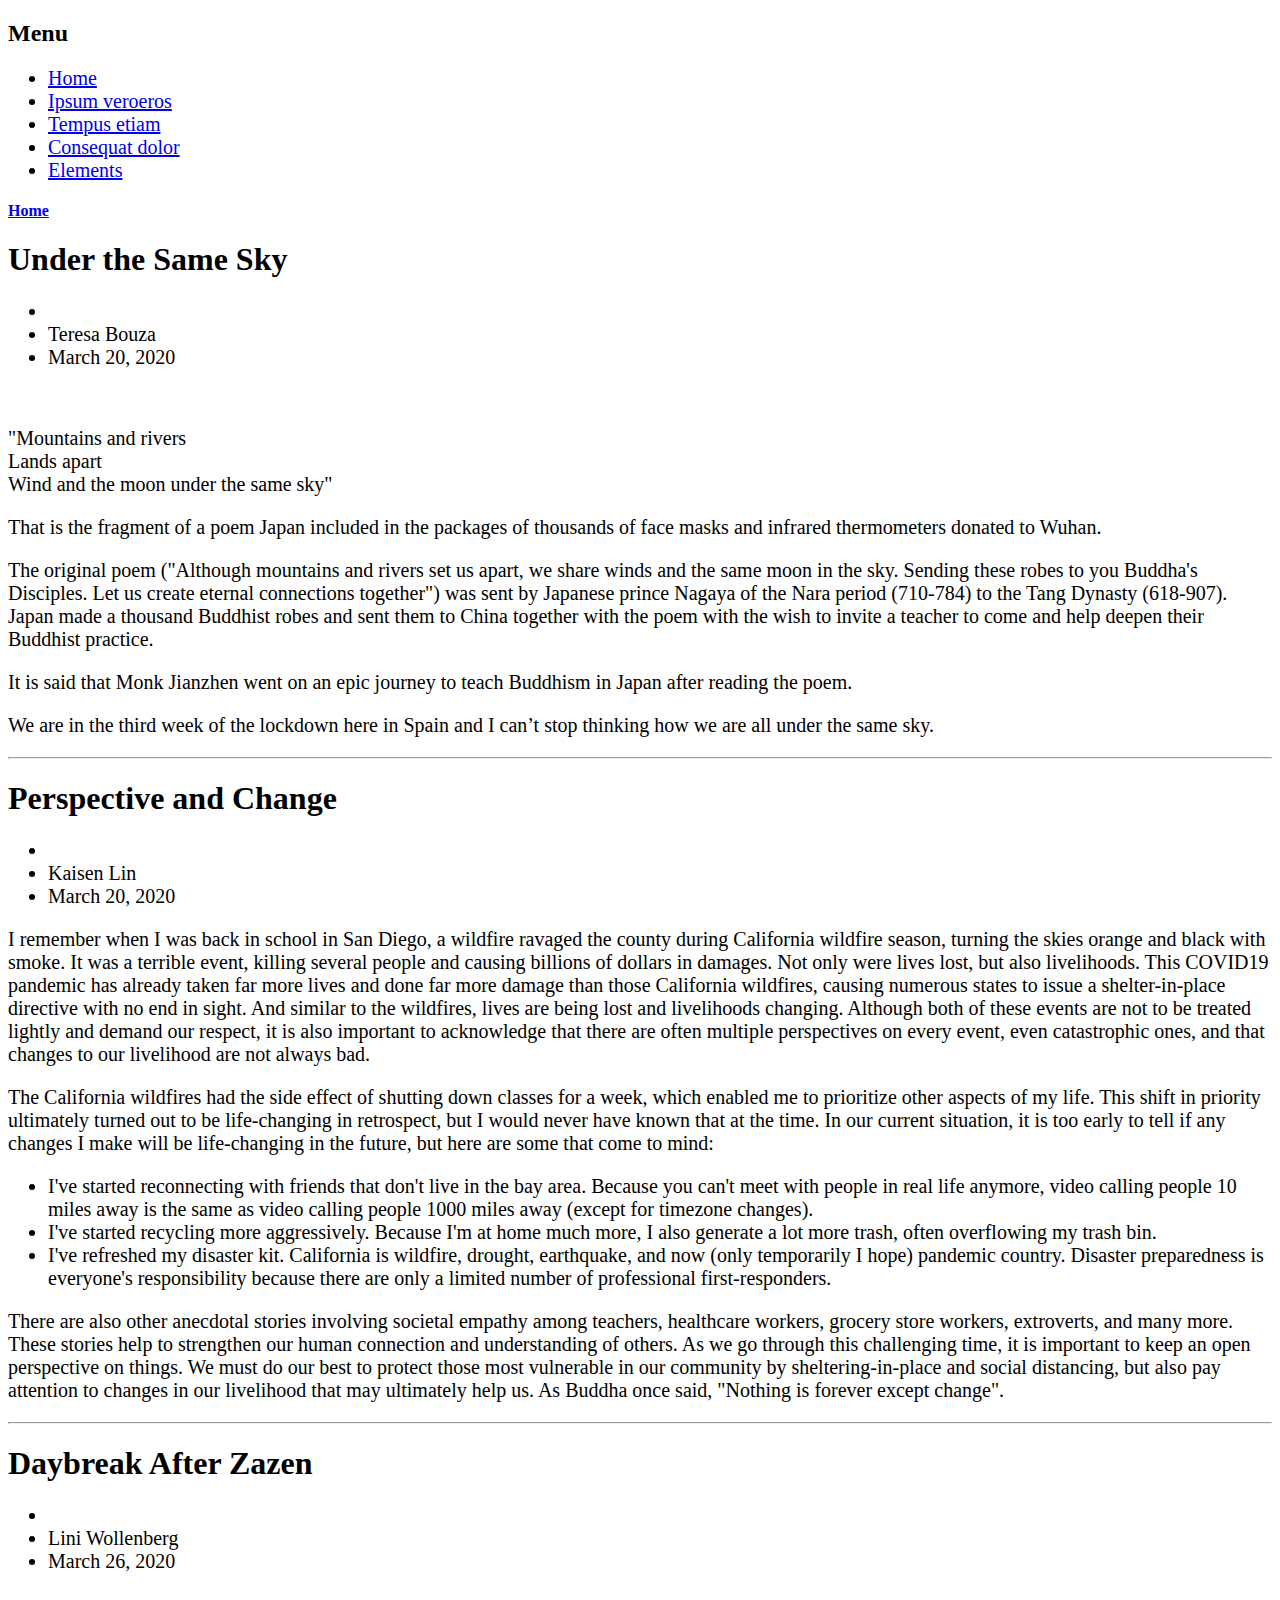
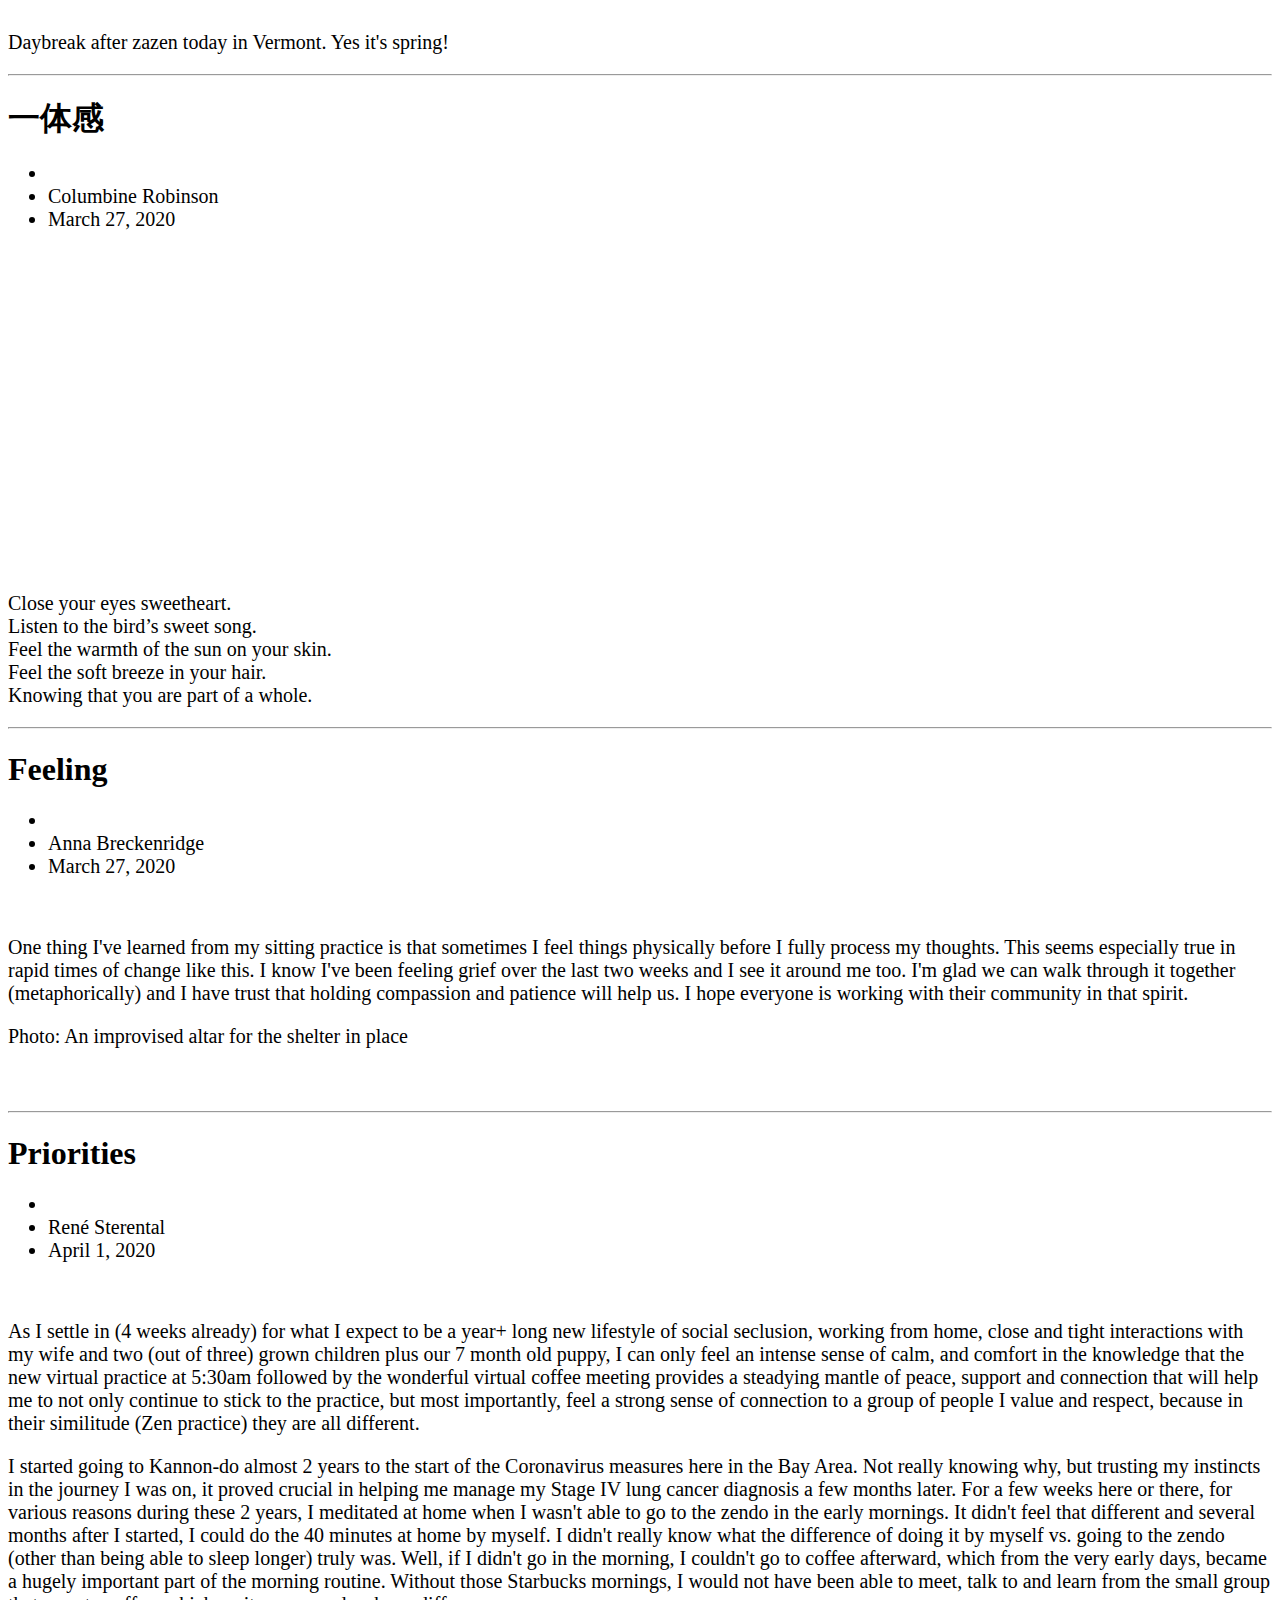
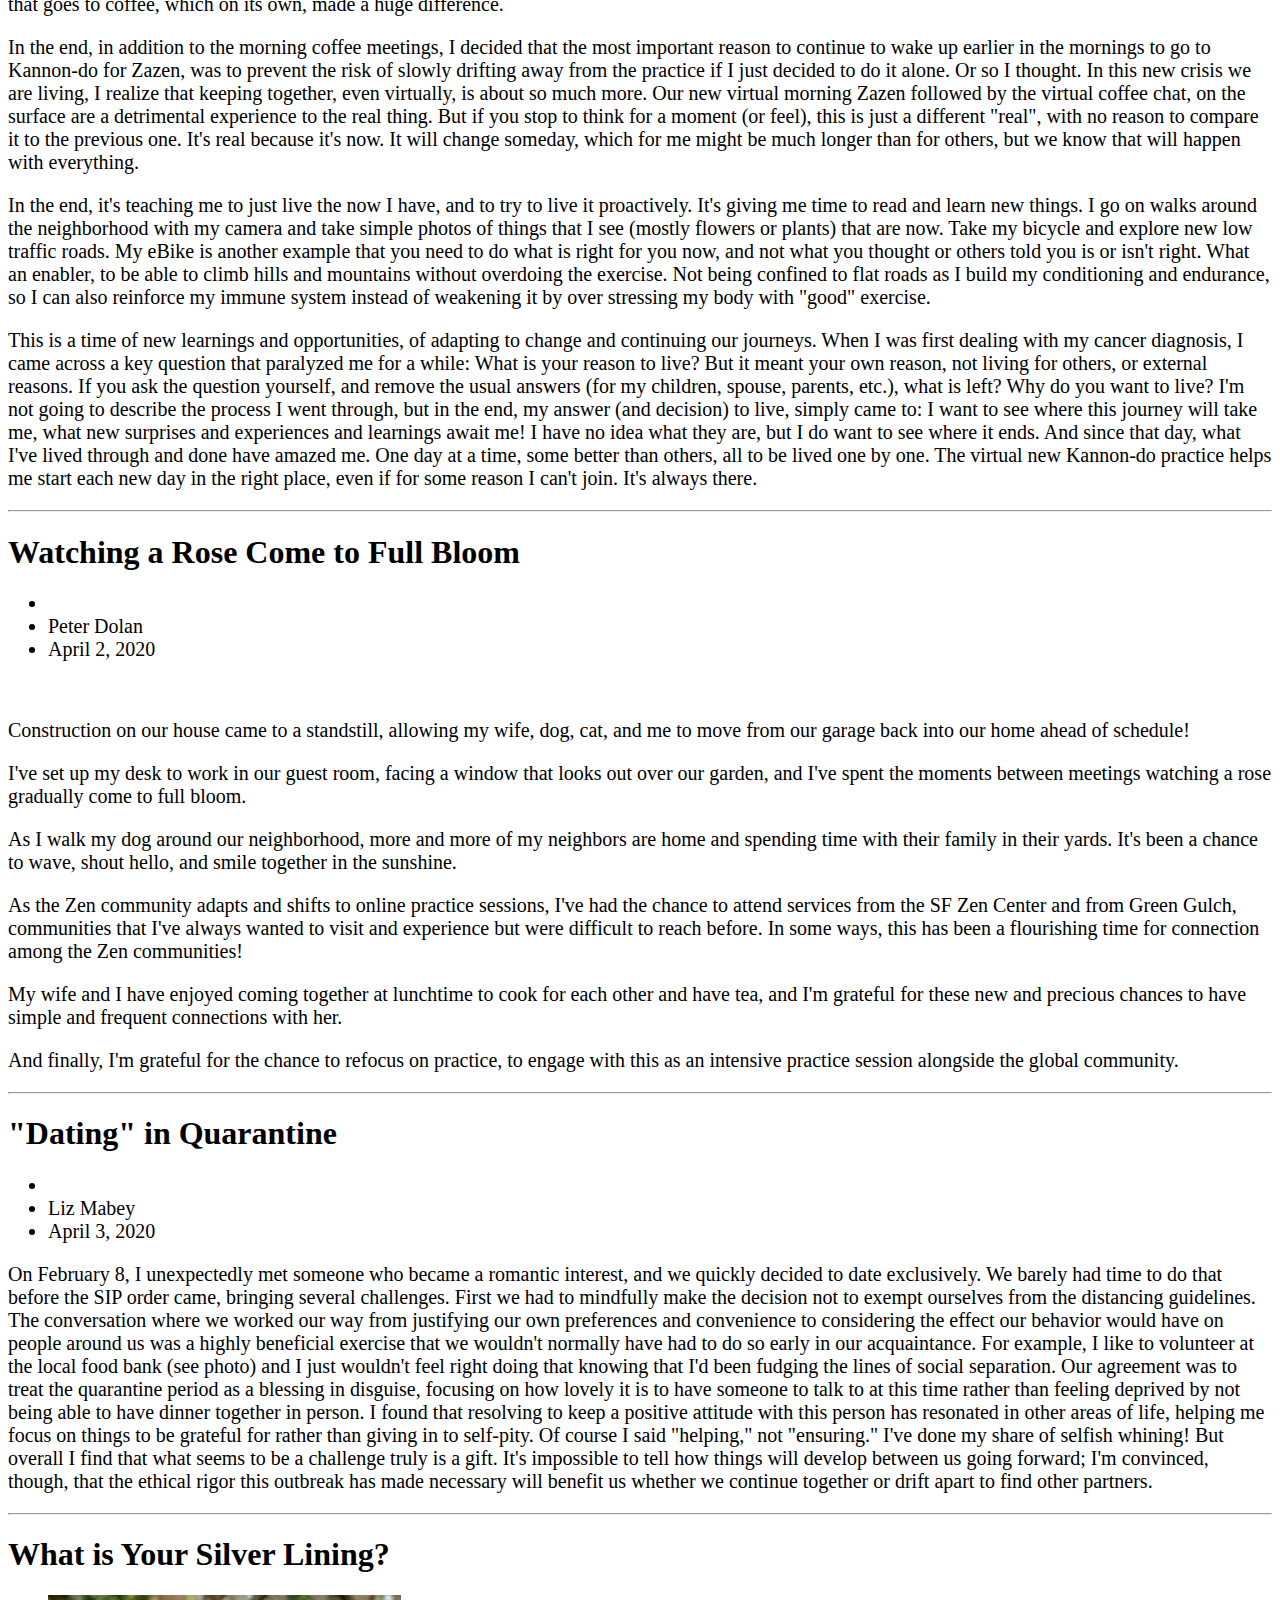
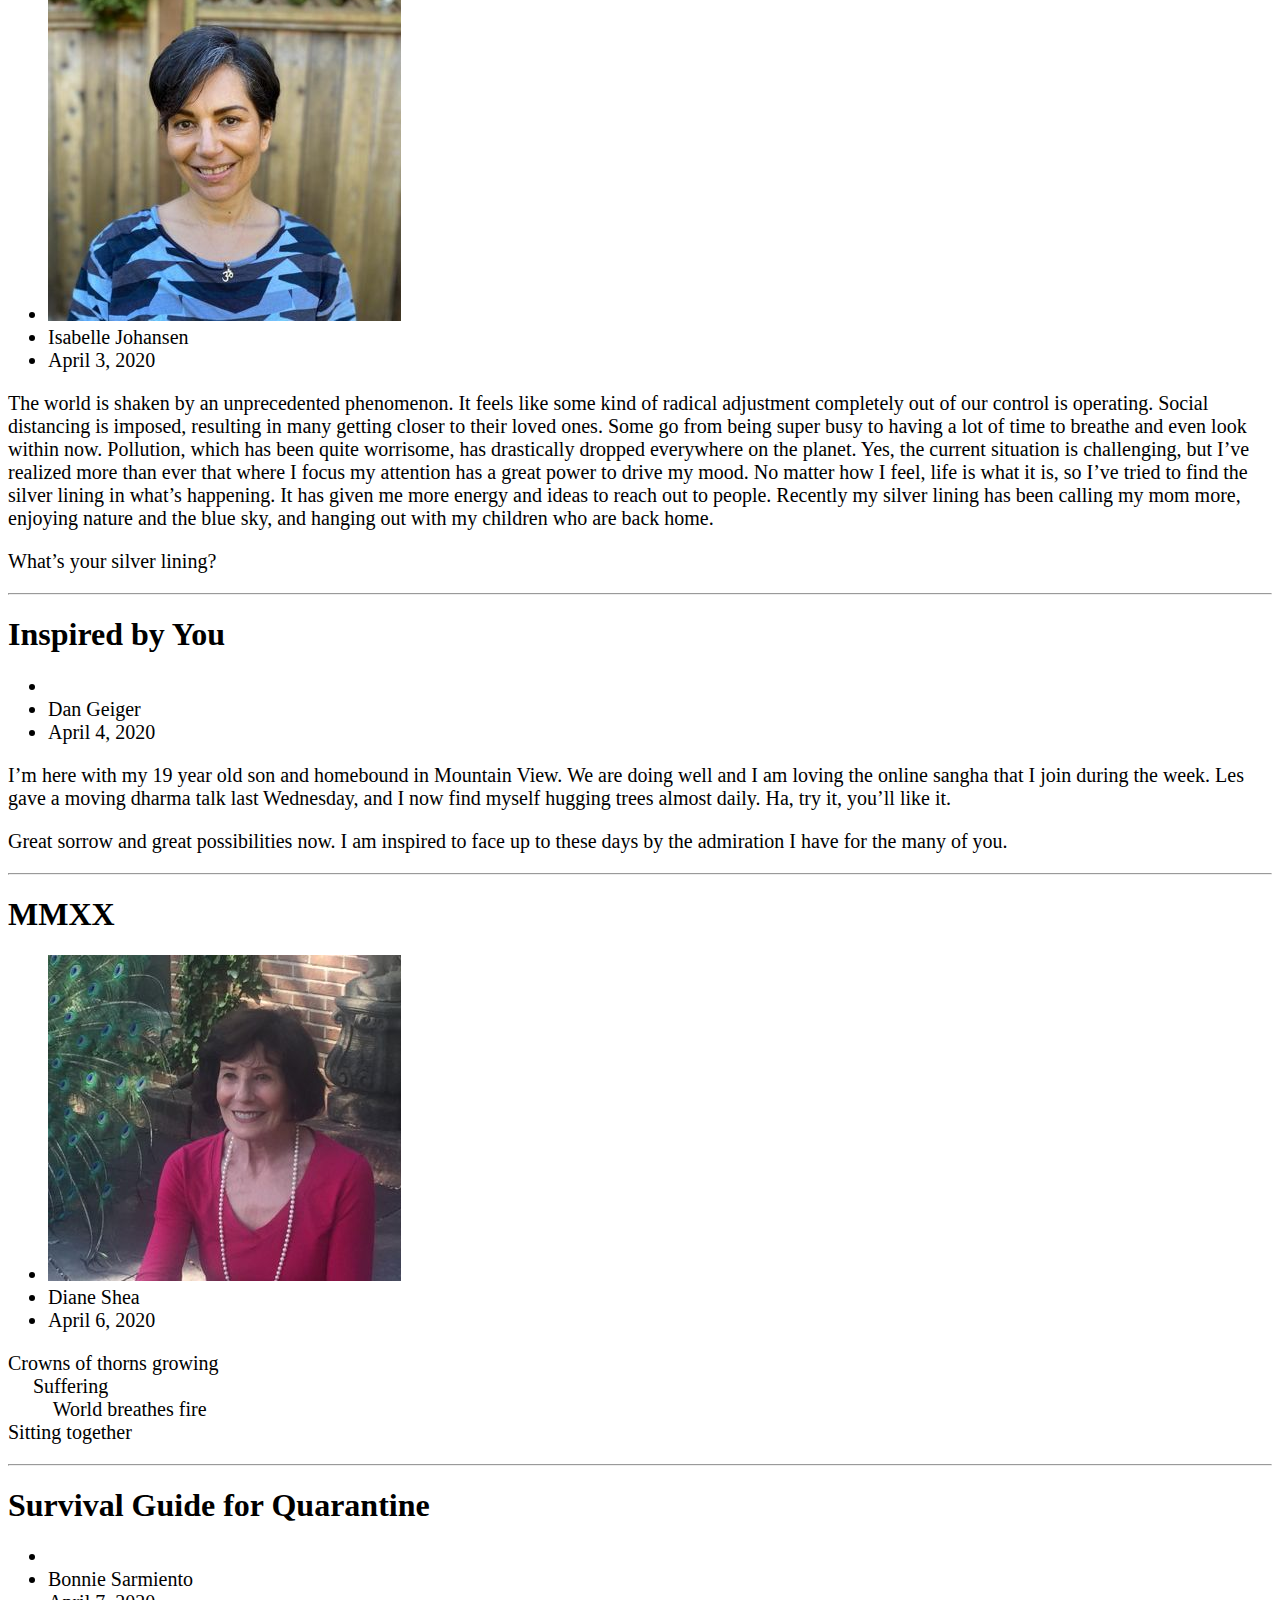
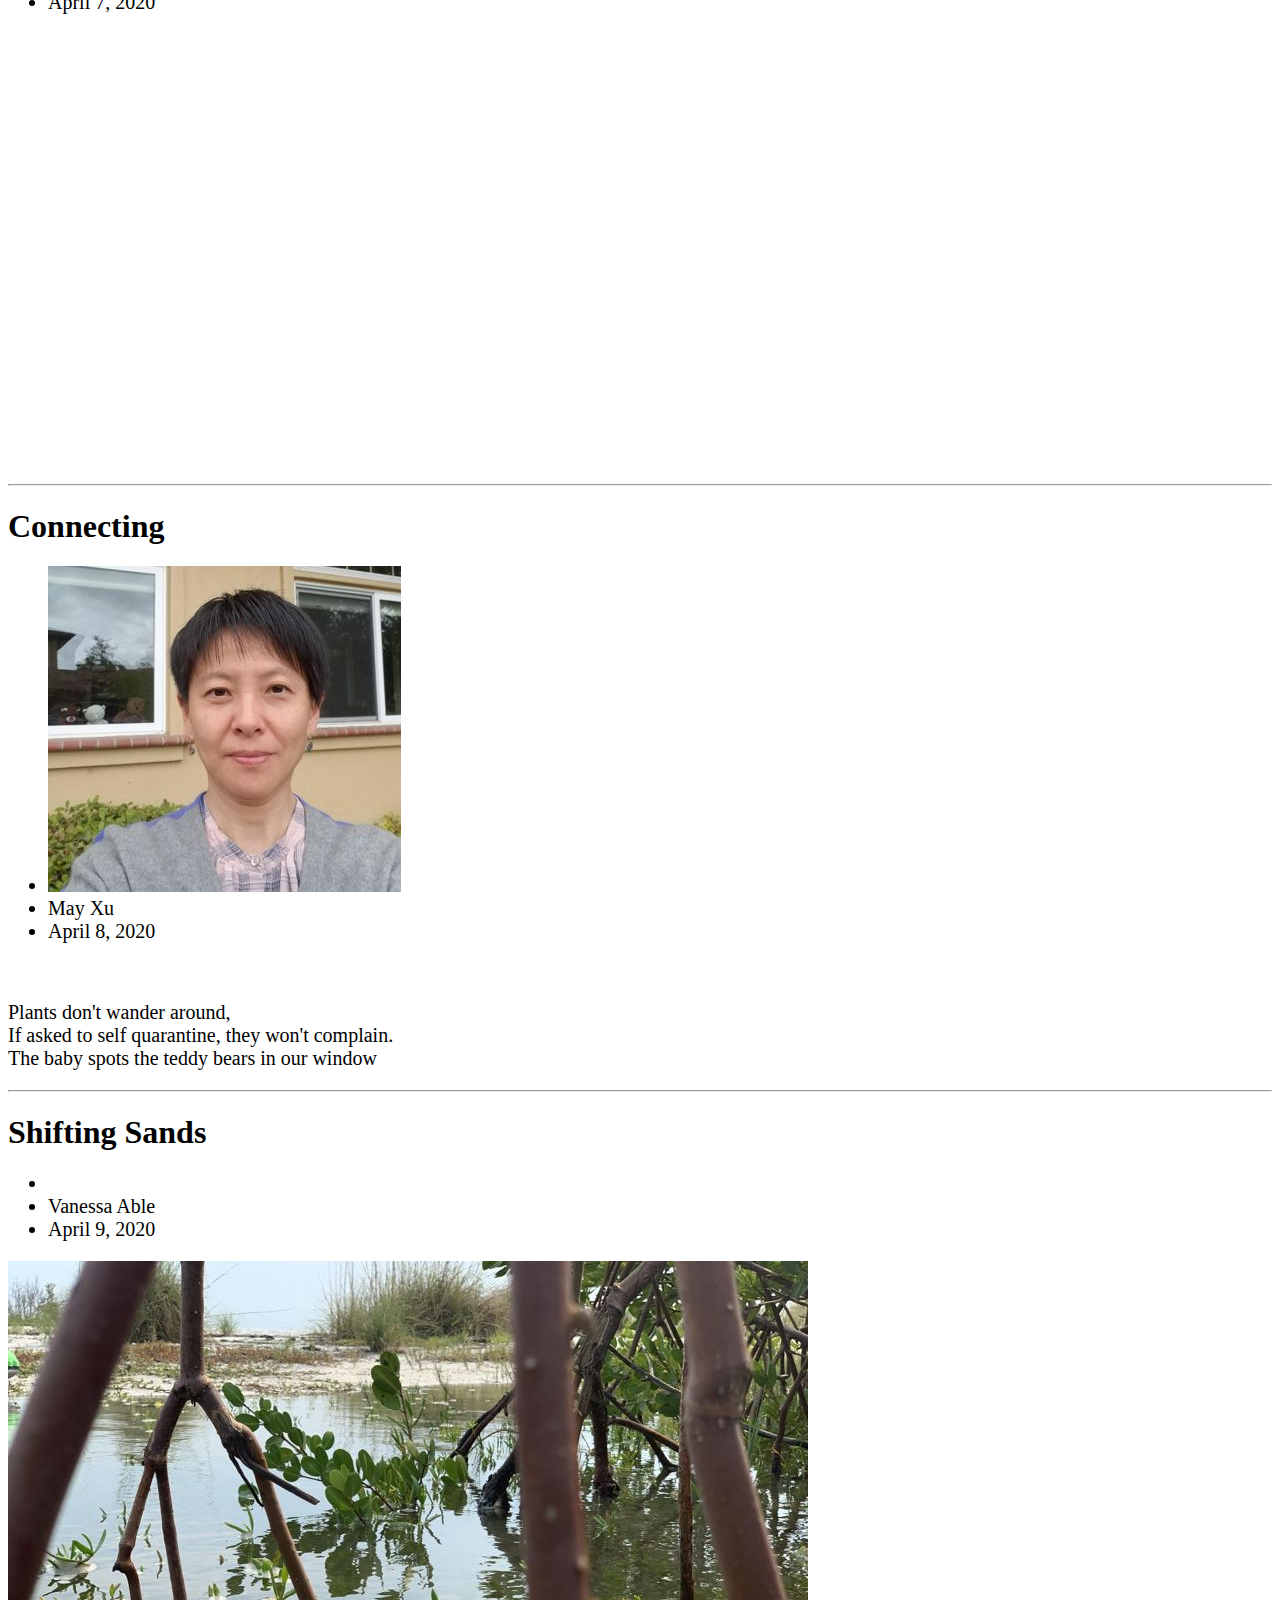
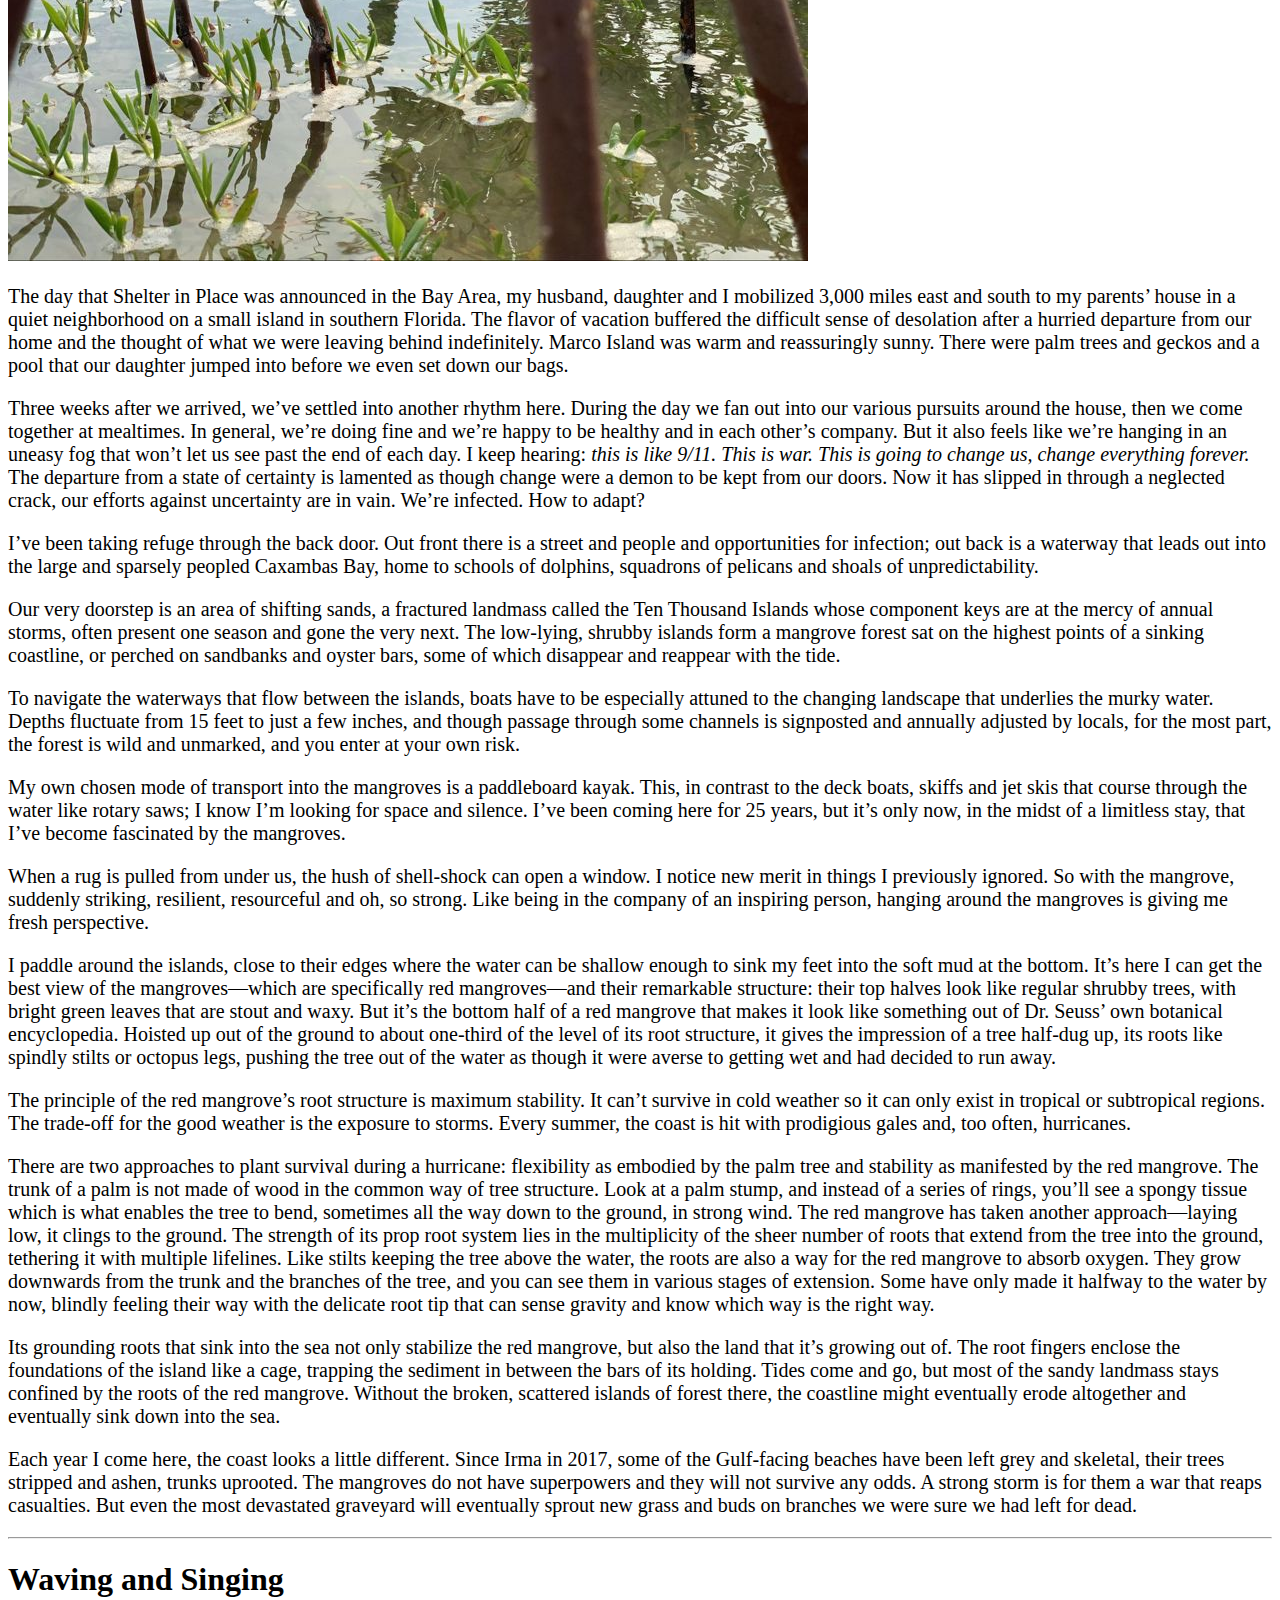
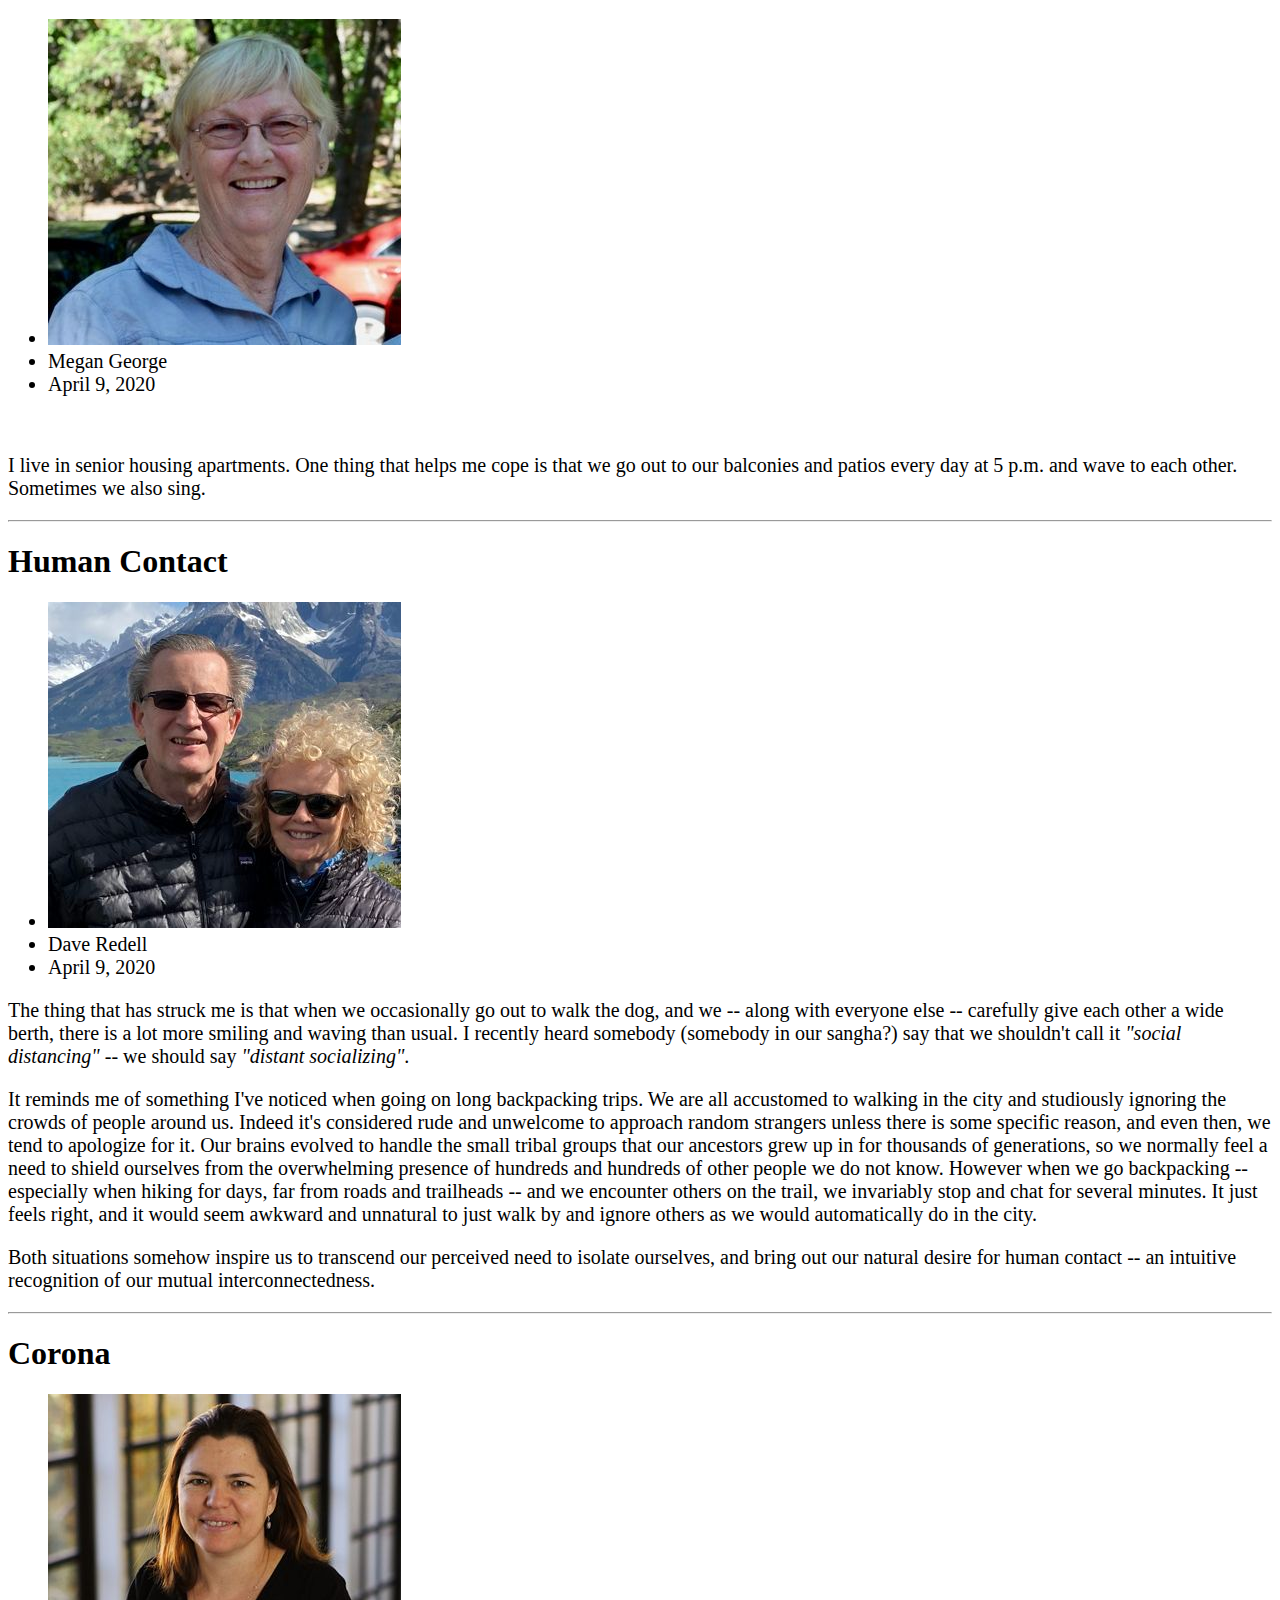
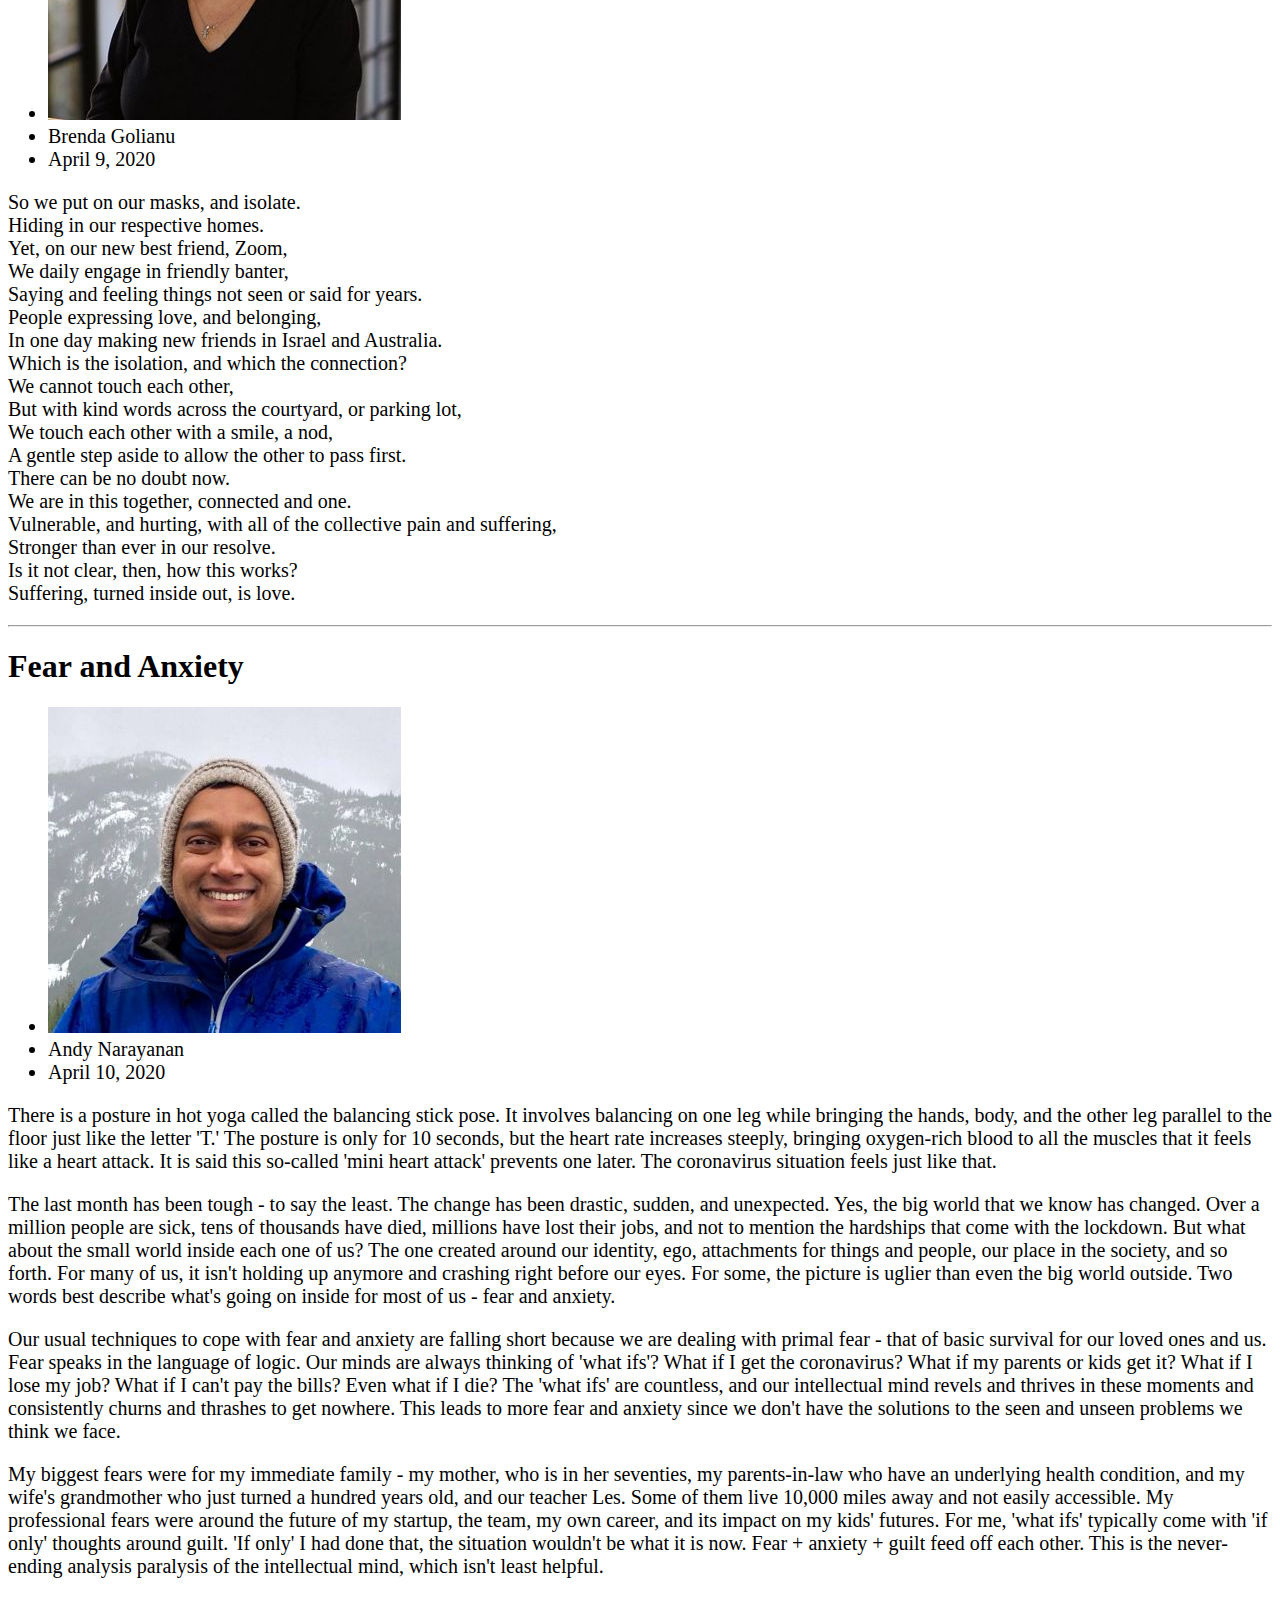
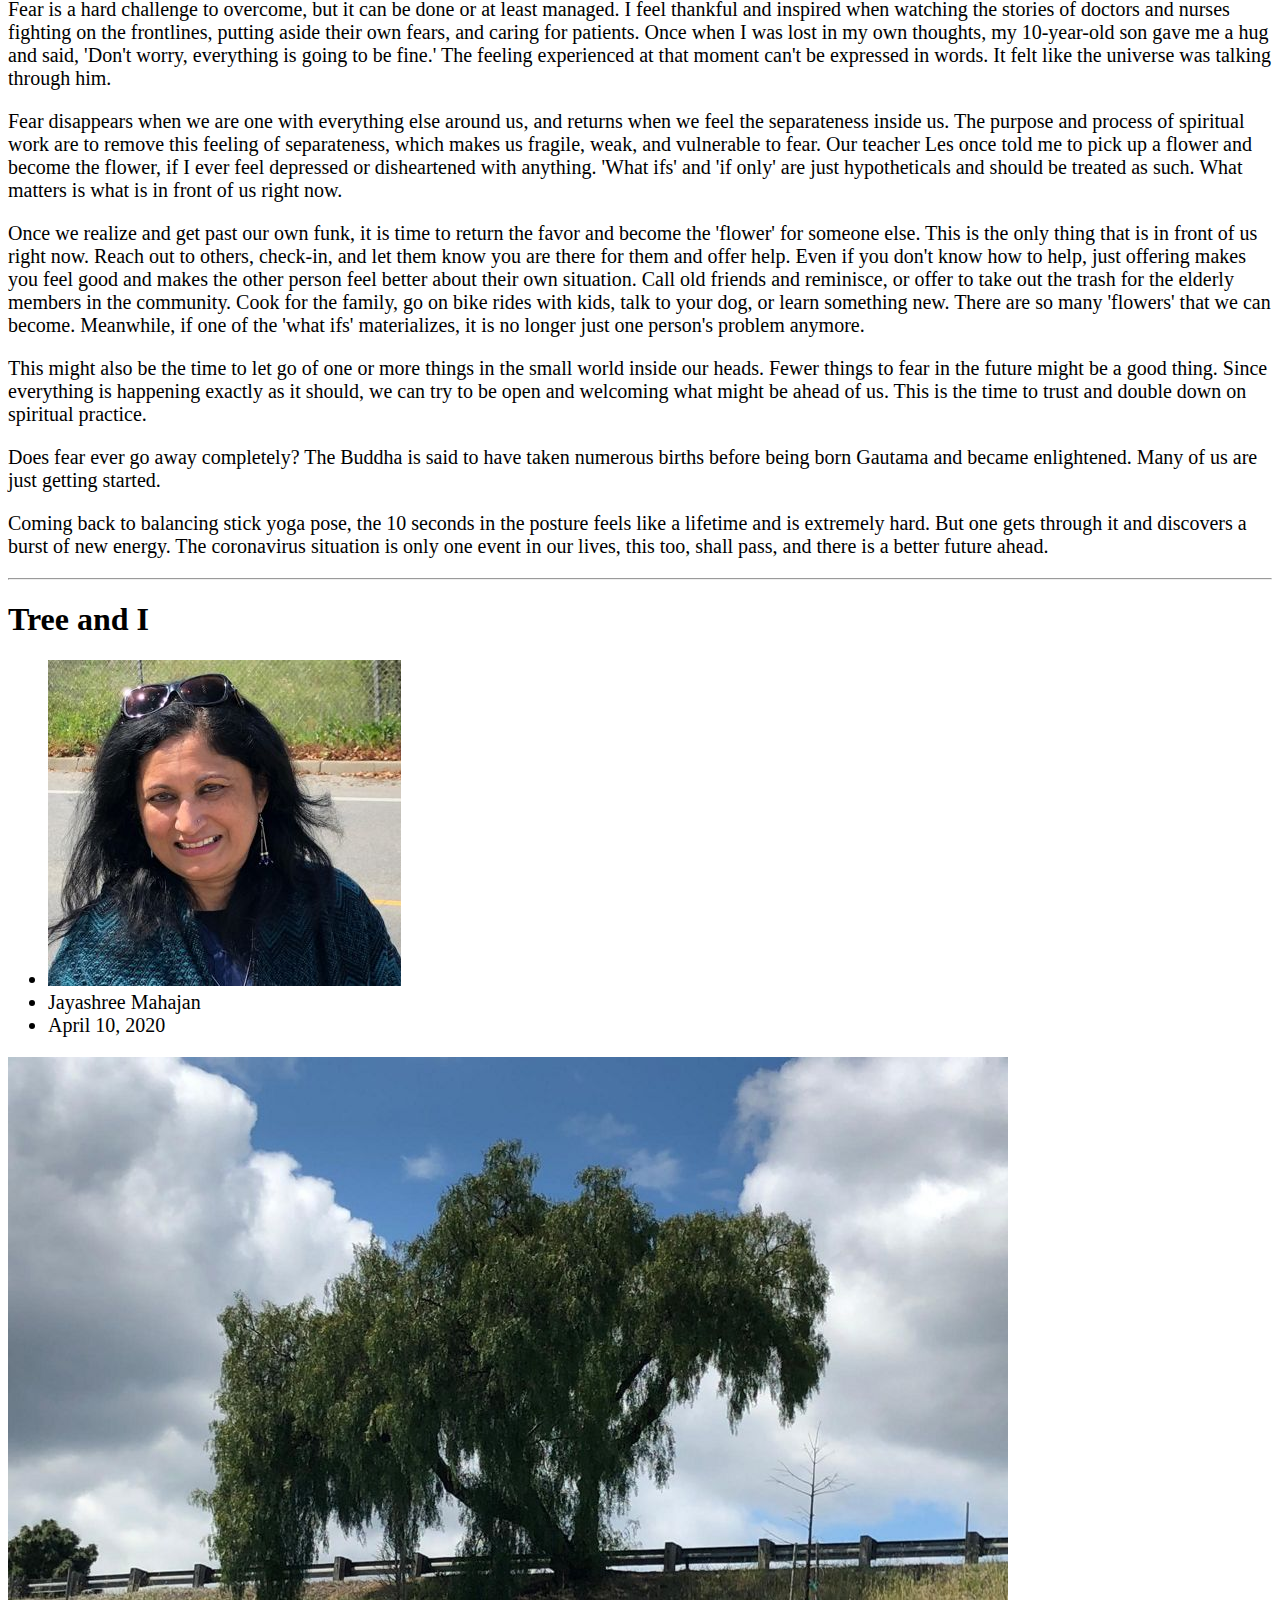
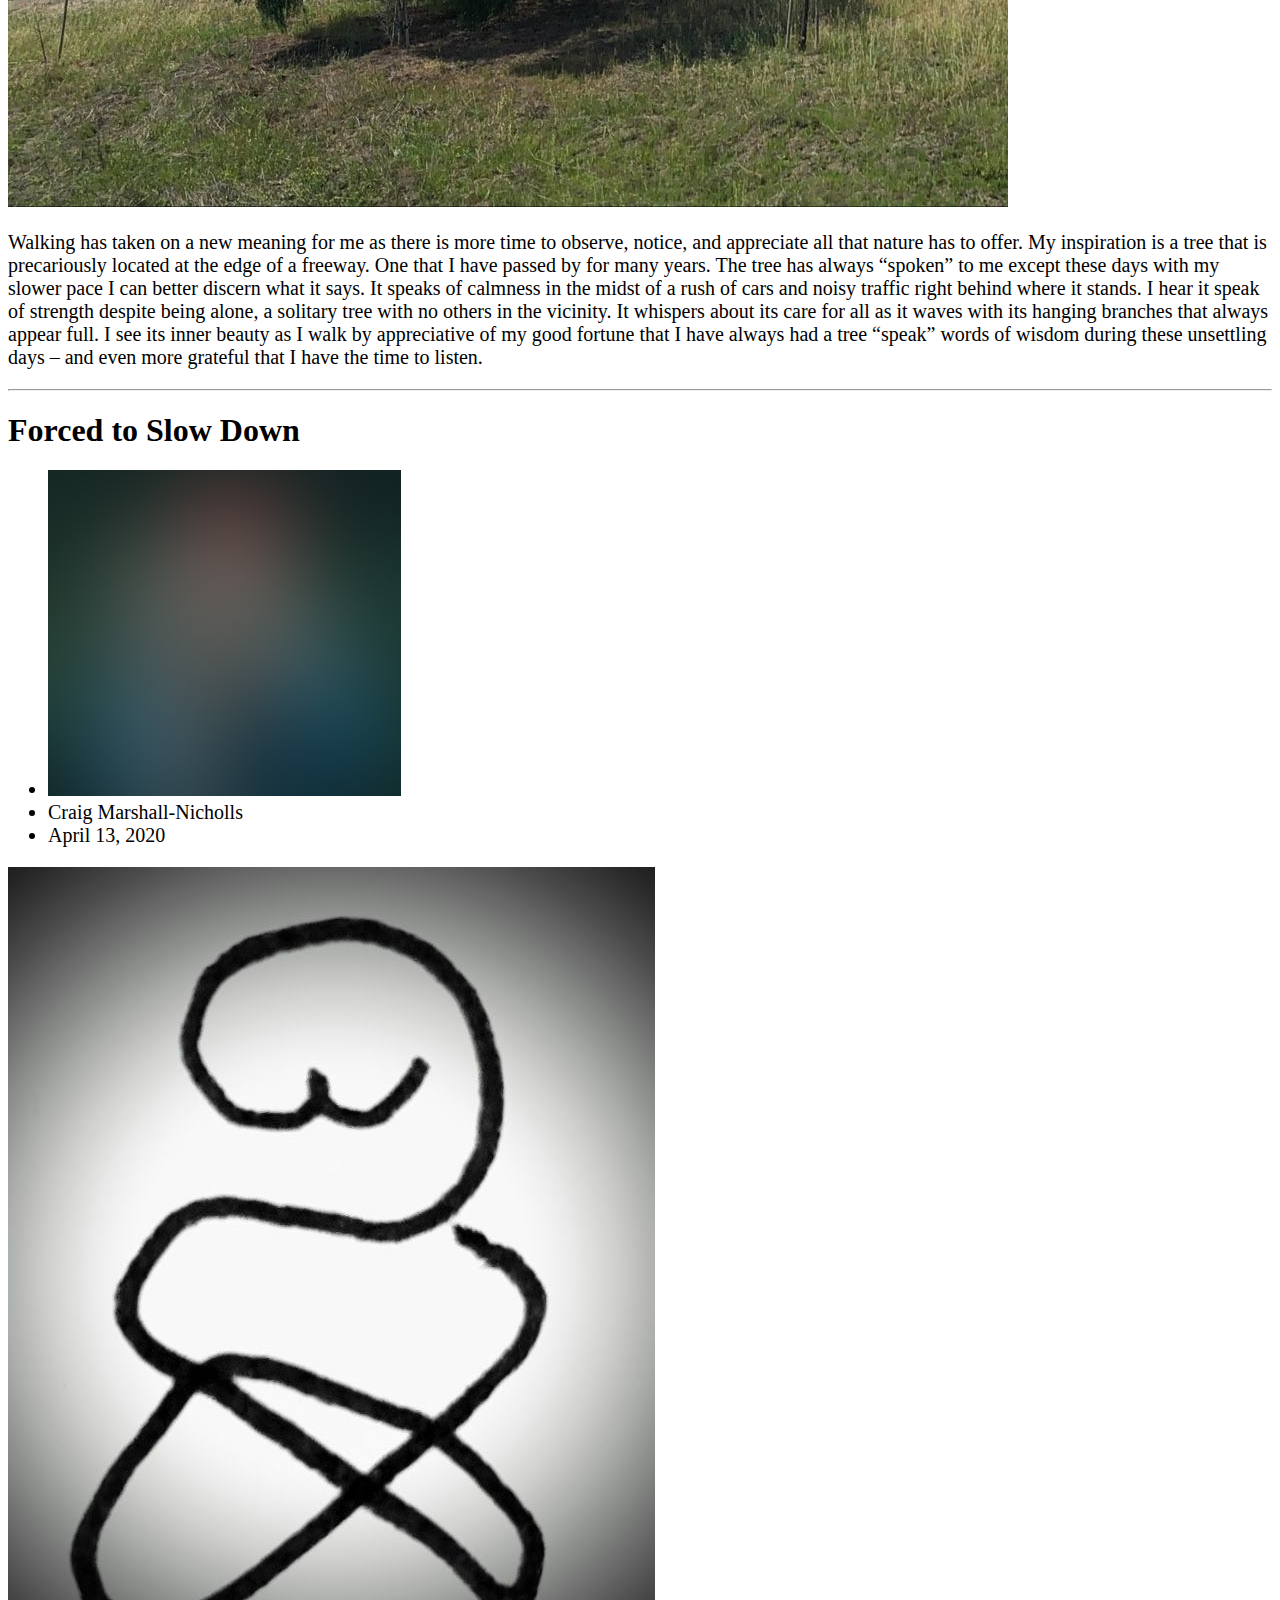
==== commit ec5723c0: "Some more content" ====
--- a/content.html
+++ b/content.html
@@ -558,7 +558,7 @@
 
 				<hr>
 				<article class="pj_section" id="pj_20">
-					<h1 class="pj_title">Massive Fire</h1>
+					<h1 class="pj_title">Forced to Slow Down</h1>
 					<ul class="pj_meta">
 						<li><img class="author_th" src="images/craig_tile_1.jpg" alt=""></li>
 						<li class="pj_name">Craig Marshall-Nicholls</li>
@@ -572,7 +572,7 @@
 					<p>
 						Forced to slow down, I see not one fire but many,<br>
 						And that I’m usually taking turns to<br>
-						Turn away from one to move and touch another, to and from.
+						Turn away from one to move and touch another, to and fro.
 					</p>
 					<p>
 						Outside, vast fires loom on every horizon,<br>
@@ -622,6 +622,41 @@
 					<span class="image right"><img src="images/ken_1.jpg" alt="" /></span>
 					<p>
 						I'm not a word person. However, I will say that in this time of isolation and potential death a little humor may offer a small respite. I came across this photo I took years ago. The pic shows the birds dispassionately feeding more or less equidistant apart. In bird distances that could be six feet apart. The title ties the pic to us in our current situation. Keeping six feet apart for us could have mortal ramifications.  For the birds its a way for the group to feed.  I can't say much more than that.
+					</p>
+				</article>
+
+				<hr>
+				<article class="pj_section" id="pj_22">
+					<h1 class="pj_title">My Covid-19 Garden</h1>
+					<ul class="pj_meta">
+						<li><img class="author_th" src="images/sandhya_tile_1.jpg" alt=""></li>
+						<li class="pj_name">Sandhya Yadav</li>
+						<li class="pj_date">April 15, 2020</li>
+					</ul>
+					<span class="image right"><img src="images/sandhya_1.jpg" alt="" /></span>
+					<p>
+						The year 2020 will always be remembered as the year Covid-19 reached out and affected all of our lives.  It has affected my family, my job and even my garden.
+					</p>
+					<p>
+						Spring brings with it a multitude of possibilities for my garden.  Which tomato varieties will I grow this year?  How many cucumber plants can I squeeze in?  What parts of the garden bed should be devoted to herbs?
+					</p>
+					<p>
+						The ritual starts by going to at least 2 nurseries and walking up and down the aisles, reading vegetable tags, eyeing the small vegetable starts for vigor, color and root development.  Then each plant is loving chosen and carefully put into my shopping cart.
+					</p>
+					<p>
+						Then I stroll through the seed section.  Should I try my hand at heirloom varieties?  Grow Asian vegetables hard to come by in stores?  My decisions end up in my shopping cart and I imagine all the tasty produce I will get to enjoy as I push my overflowing shopping cart towards the cash register.
+					</p>
+					<p>
+						Enter Covid-19 and my hopes of strolling through the aisles lined by vegetable plants are dashed.  The nurseries allow no one to enter.  All orders must be telephoned in and then picked up.  How can I trust a stranger to pick out my cherished vegetable plants?
+					</p>
+					<p>
+						No choice but to dutifully call in my order.  The phone rings but no one answers.  They are swamped with other customers.  I keep trying until someone picks up the phone.  Desperate I plead with them to describe all the varieties of basil and thyme they have in stock.  What varieties of tomatoes have come in?
+					</p>
+					<p>
+						The nurseryman is very kind and patient while he collects my wish list.  Most of what I desire is available but it is hard not being able to preview my seedlings in person.  I then rush to the nursery to pick up my green treasure only to be greeted by a masked lady.  She orders me to stay 6 feet away while my cart is unceremoniously thrust at me.  I must lunge at it to stop it midroll.  No one draws near as I struggle to load the 20lb bags of potting soil into my car.  I am however delighted to see my seedlings are healthy and have been picked out with care.
+					</p>
+					<p>
+						My Covid-19 garden has depended on the kindness of strangers to help stock it.  As my vegetables grow I thank them for their kind attention to making my garden a success.
 					</p>
 				</article>
 
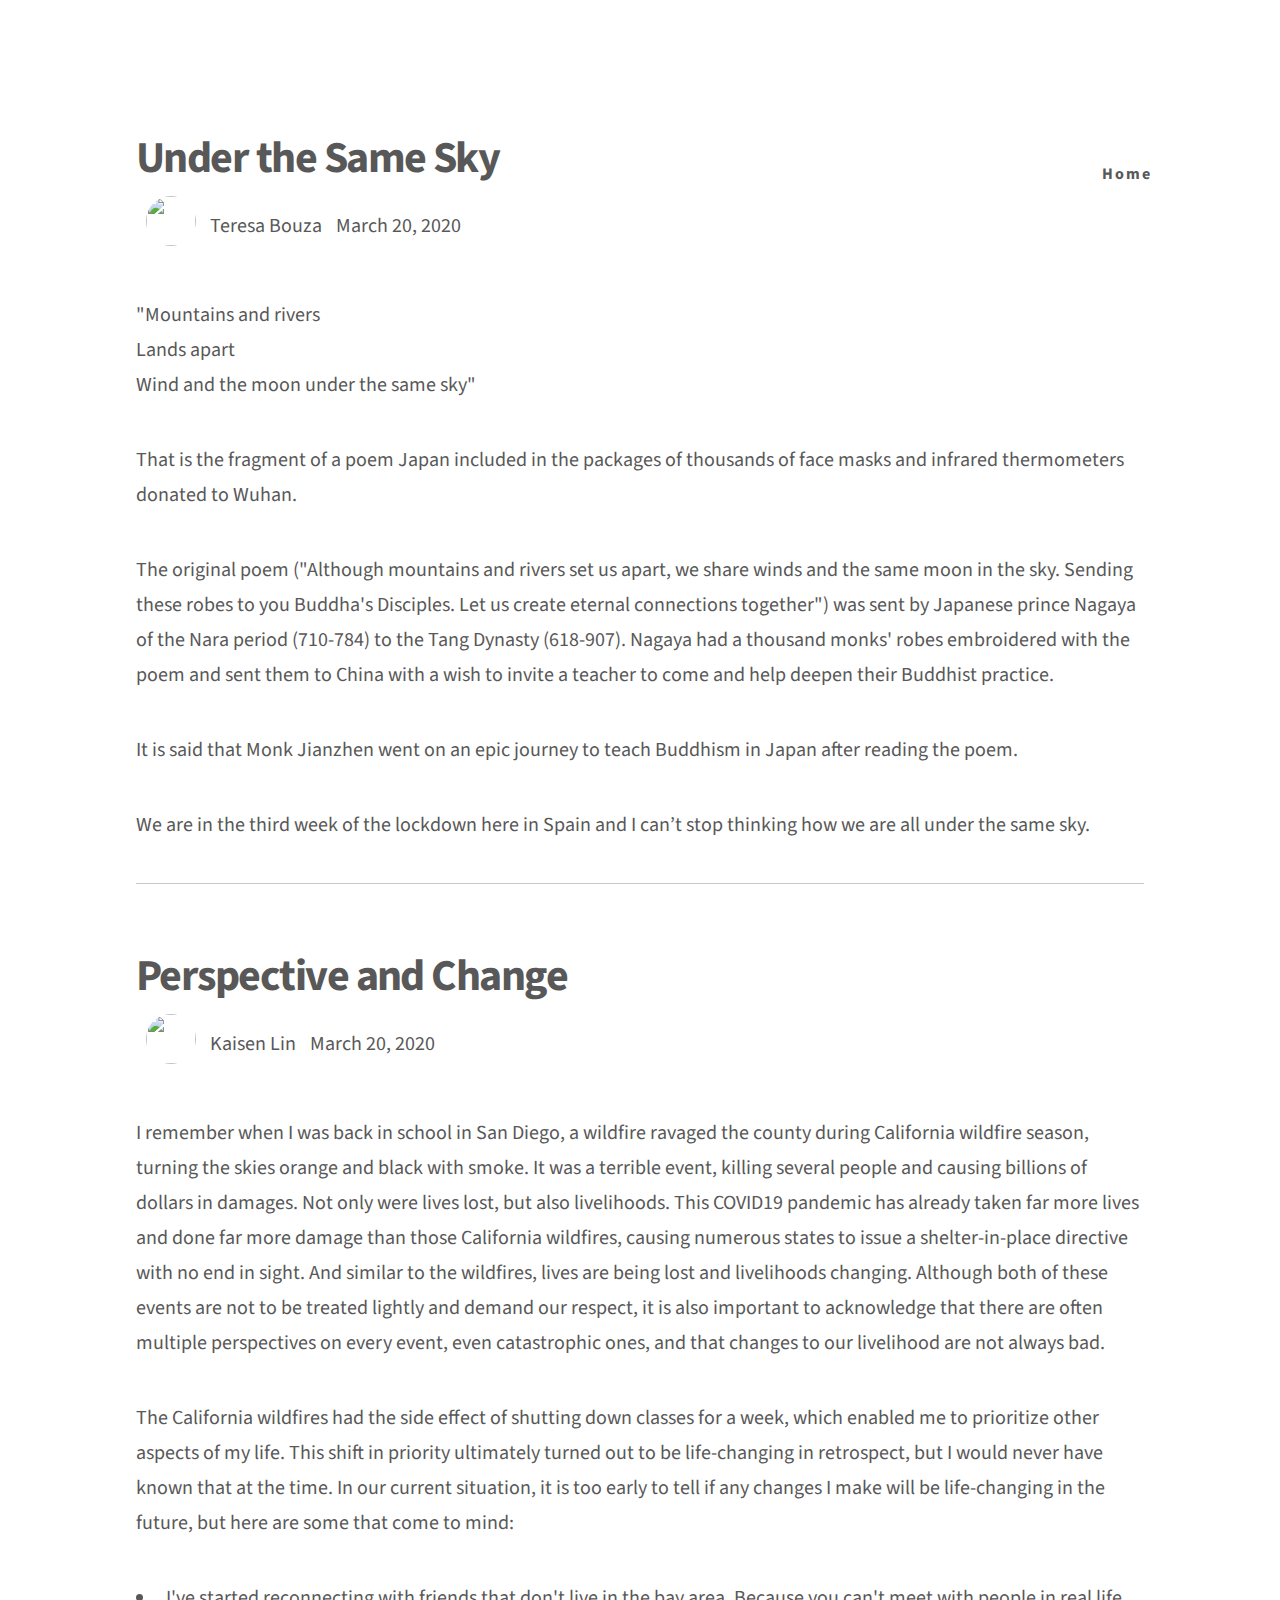
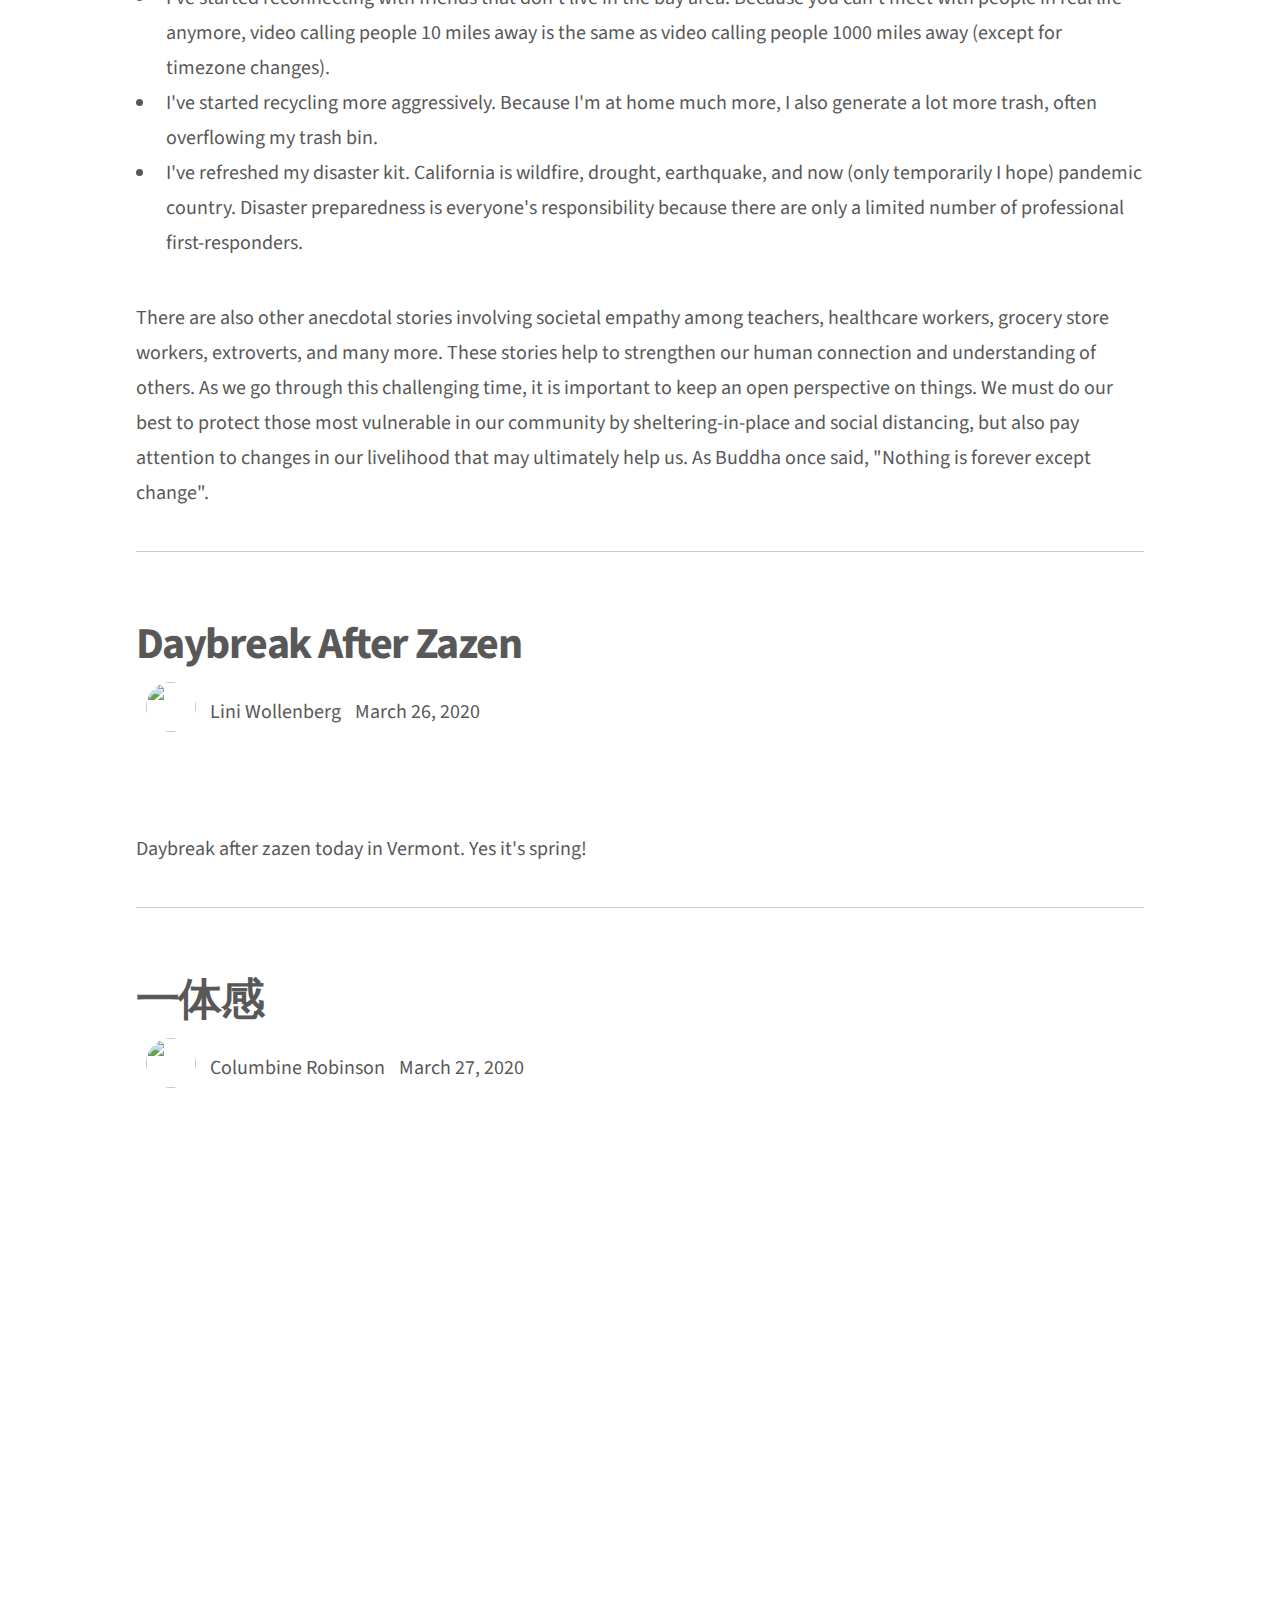
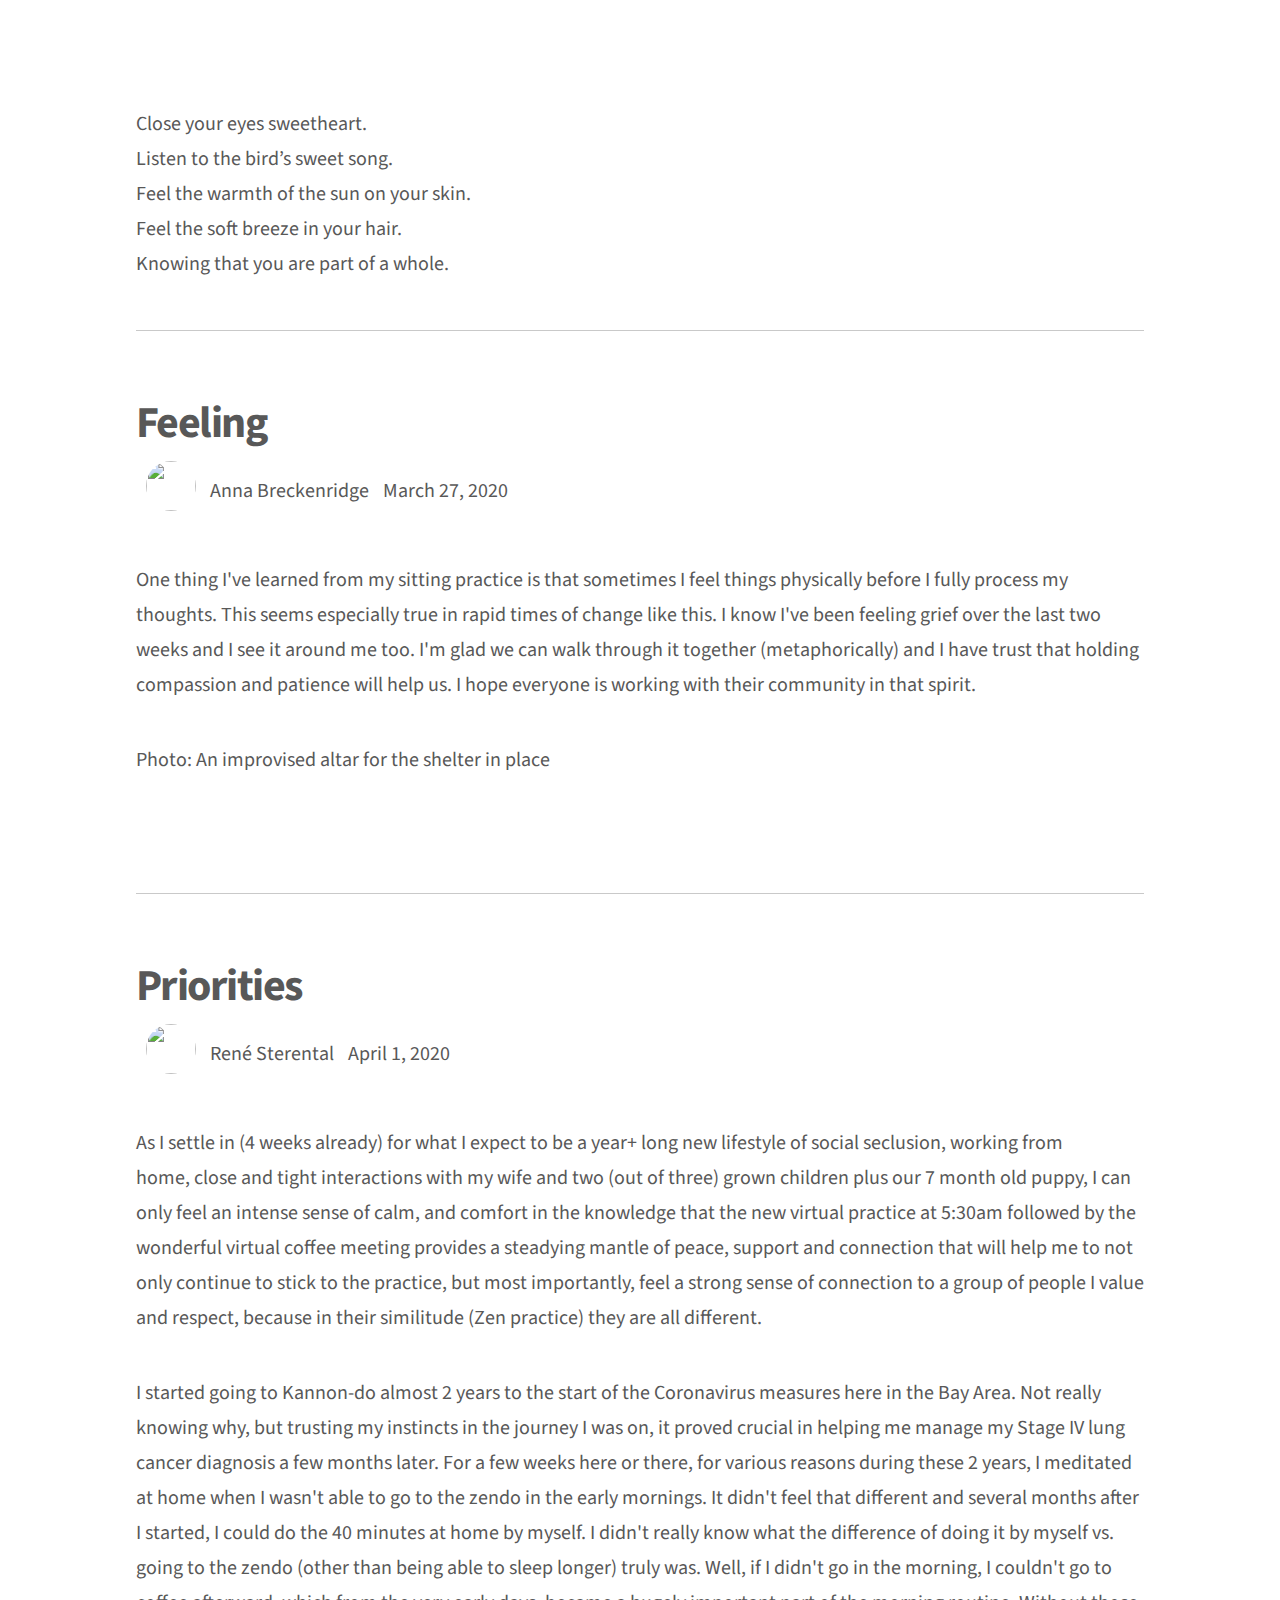
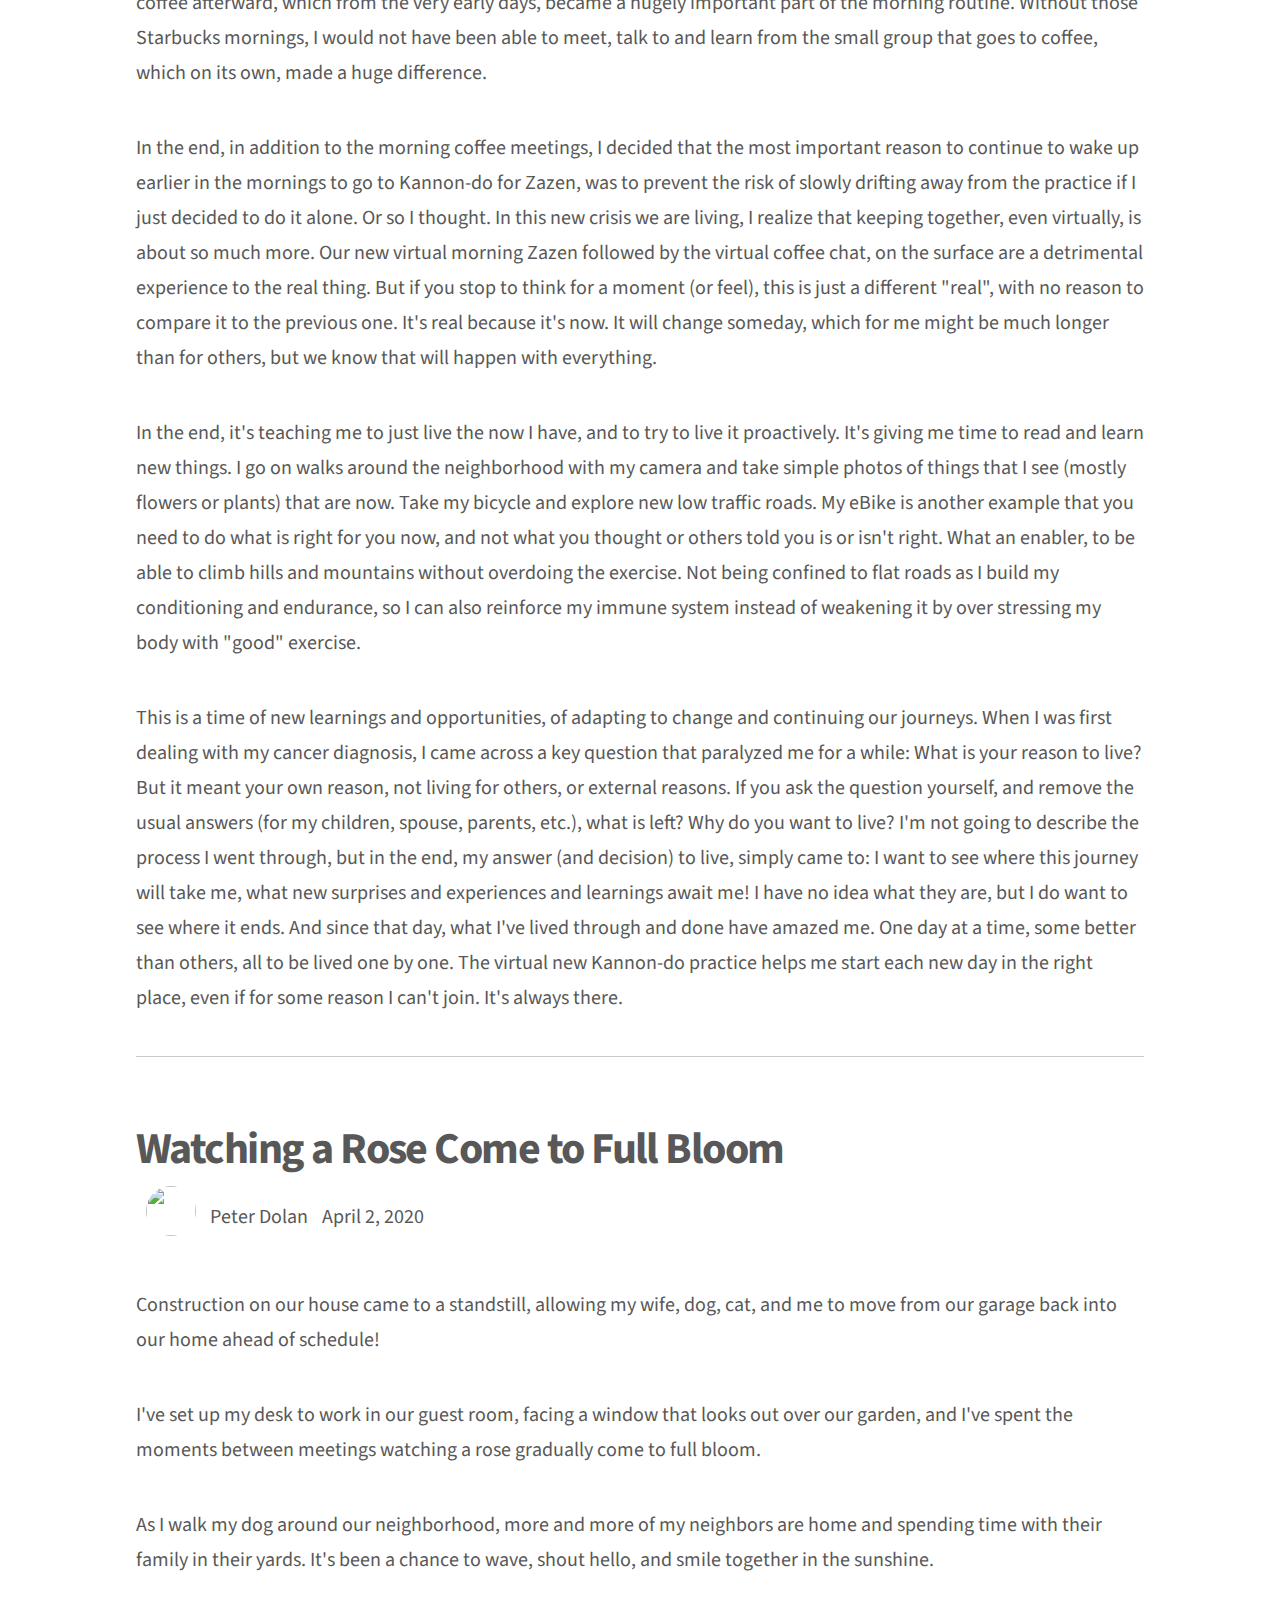
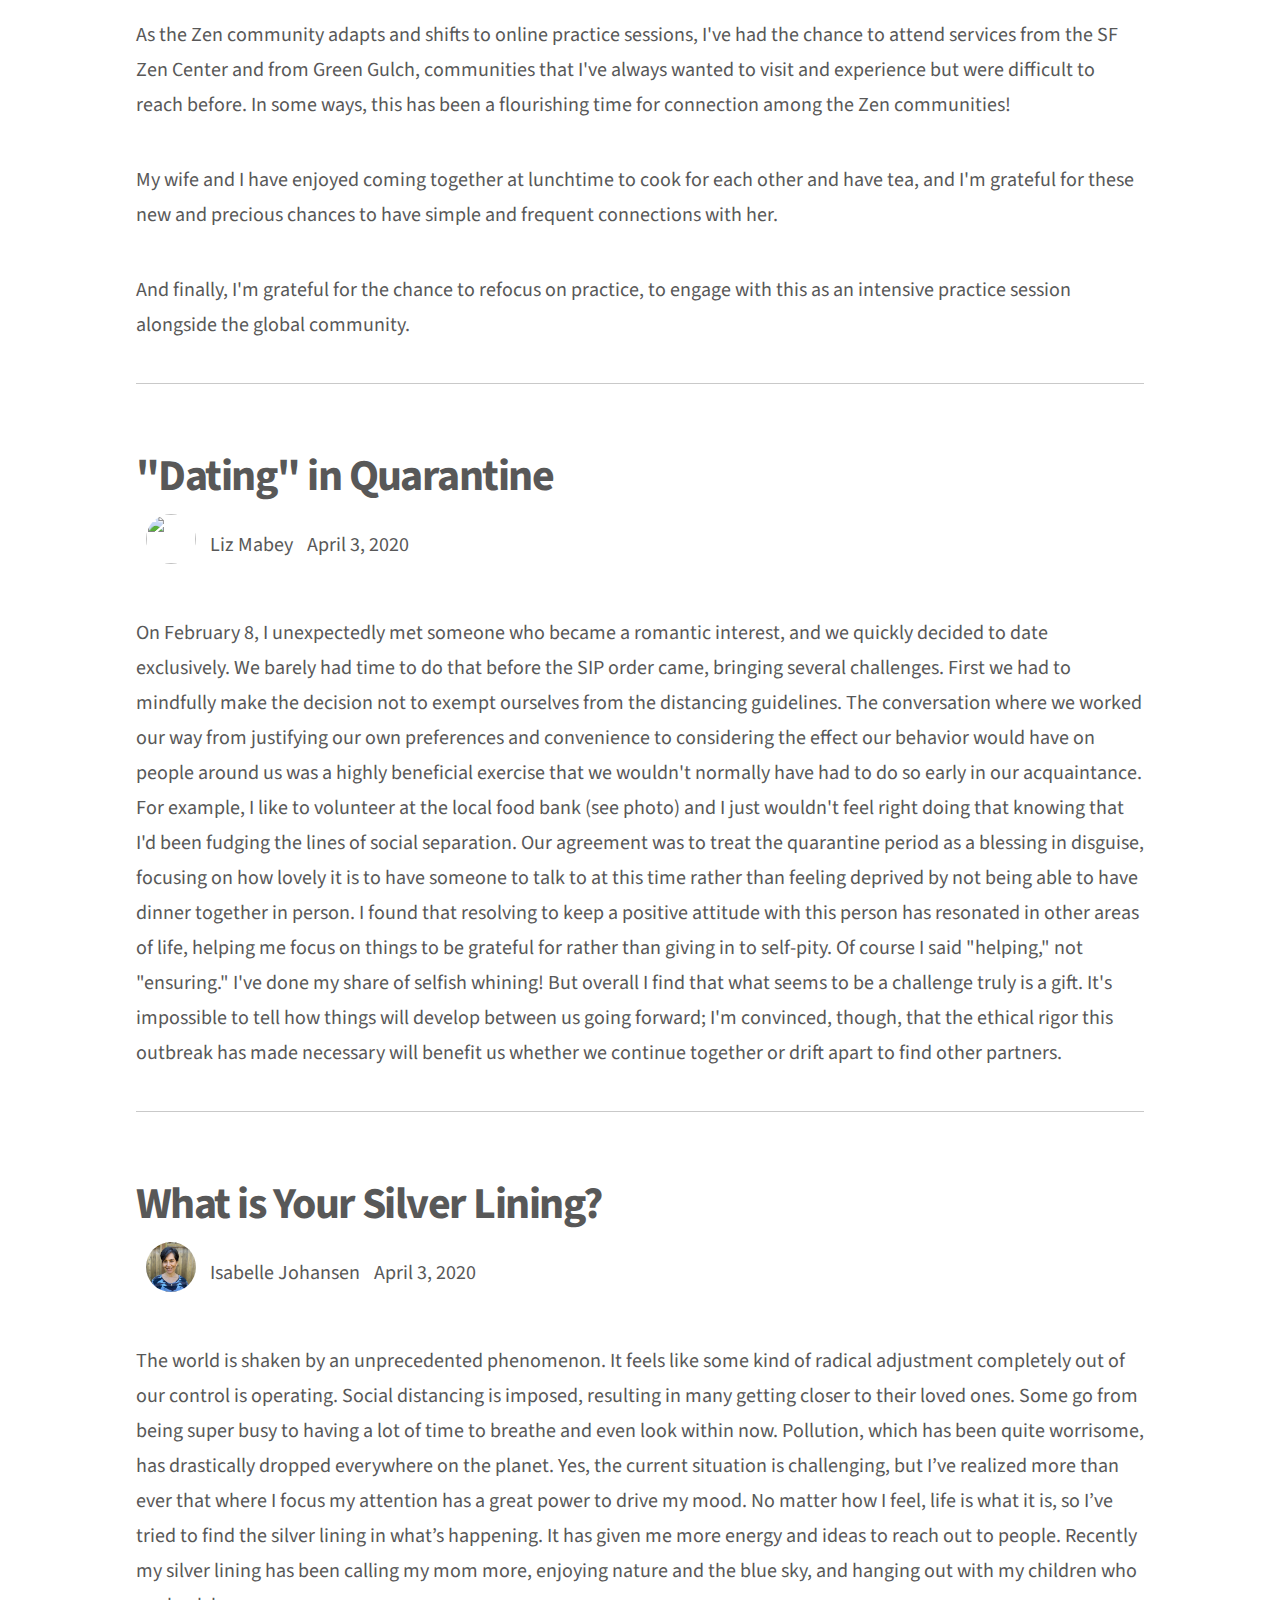
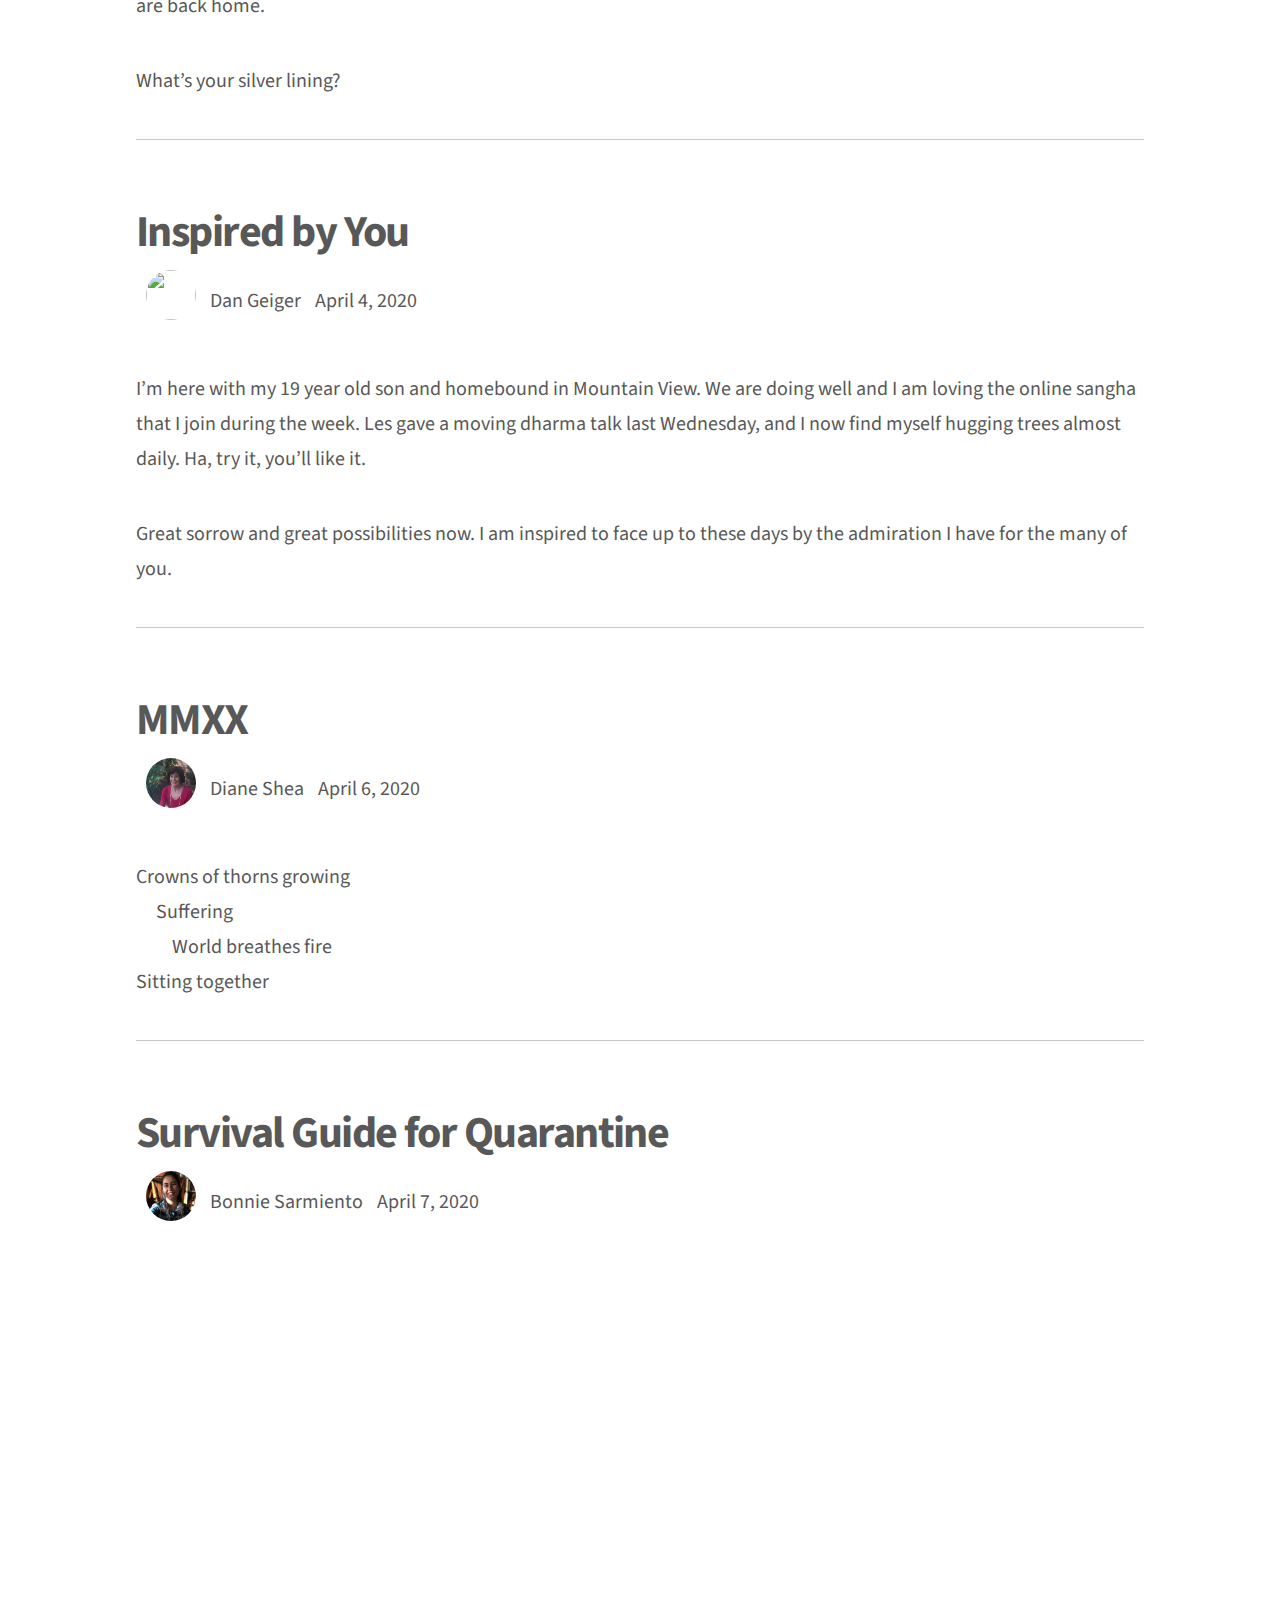
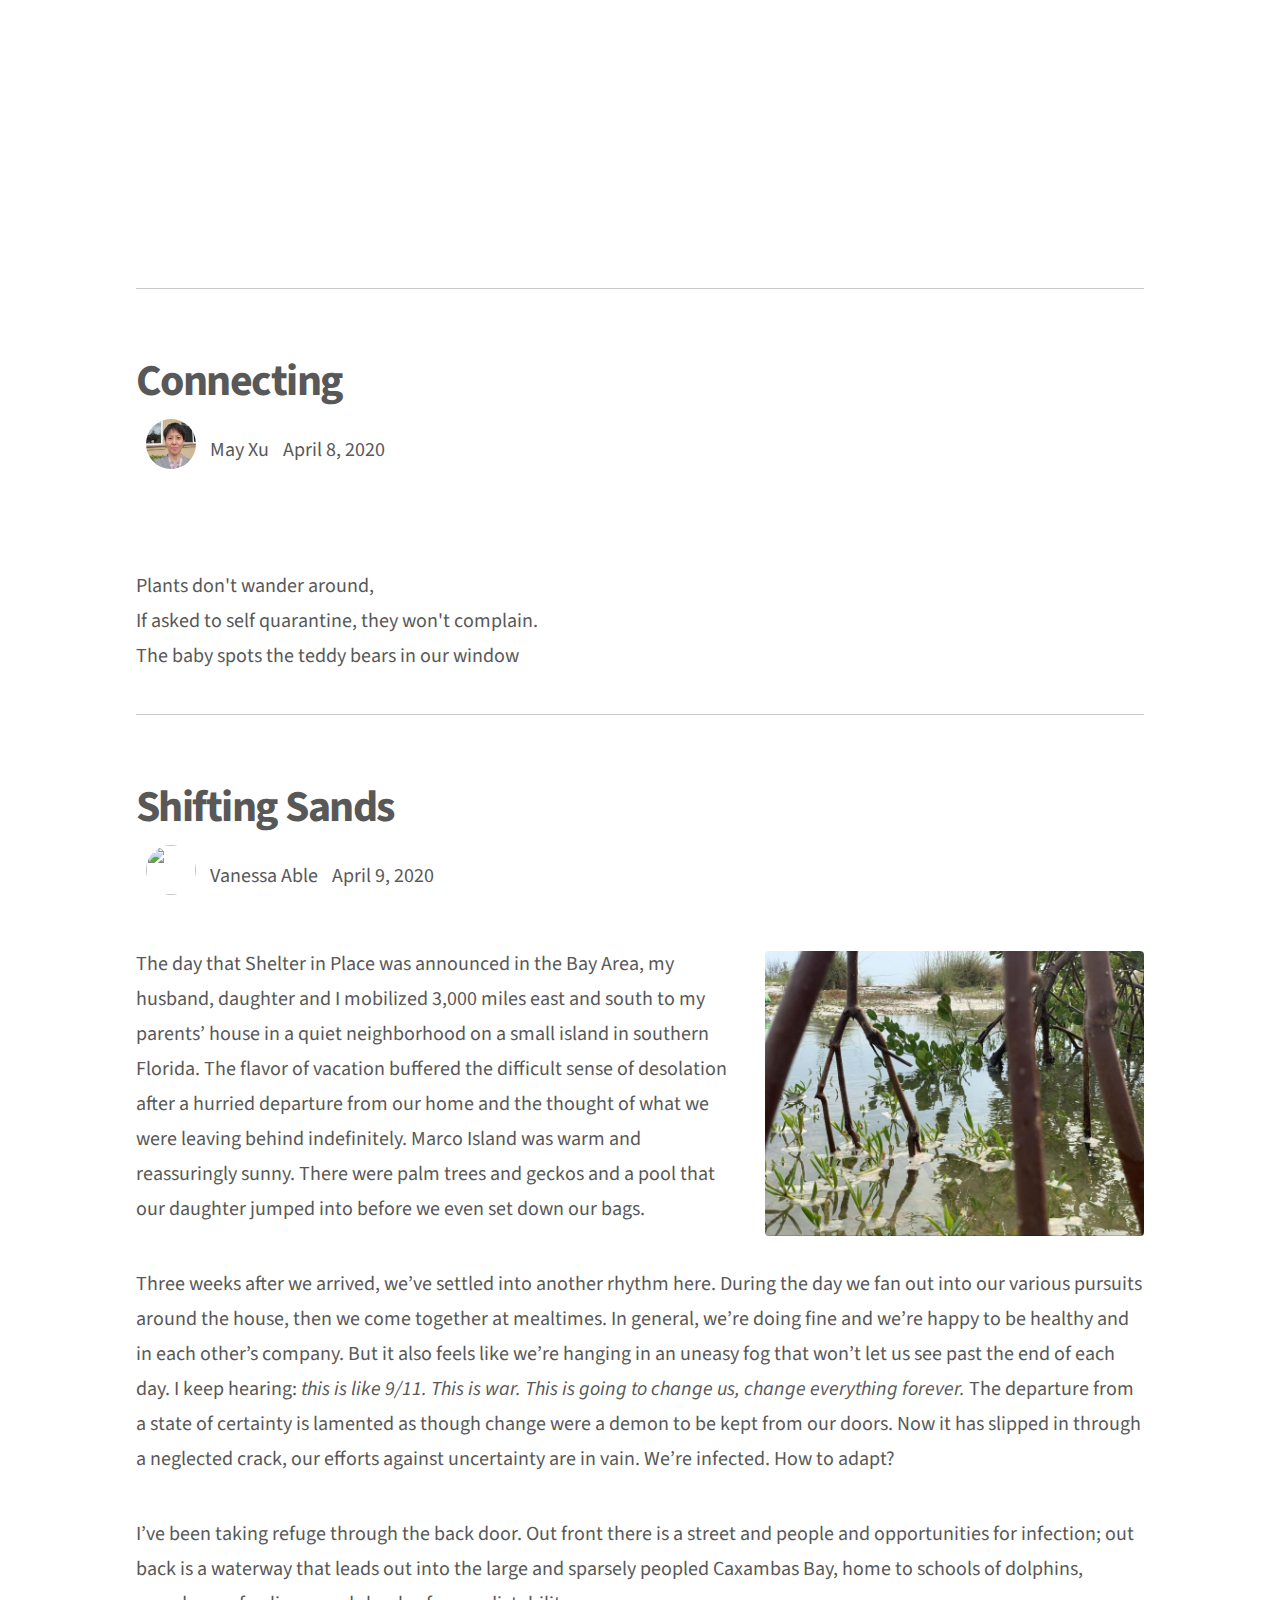
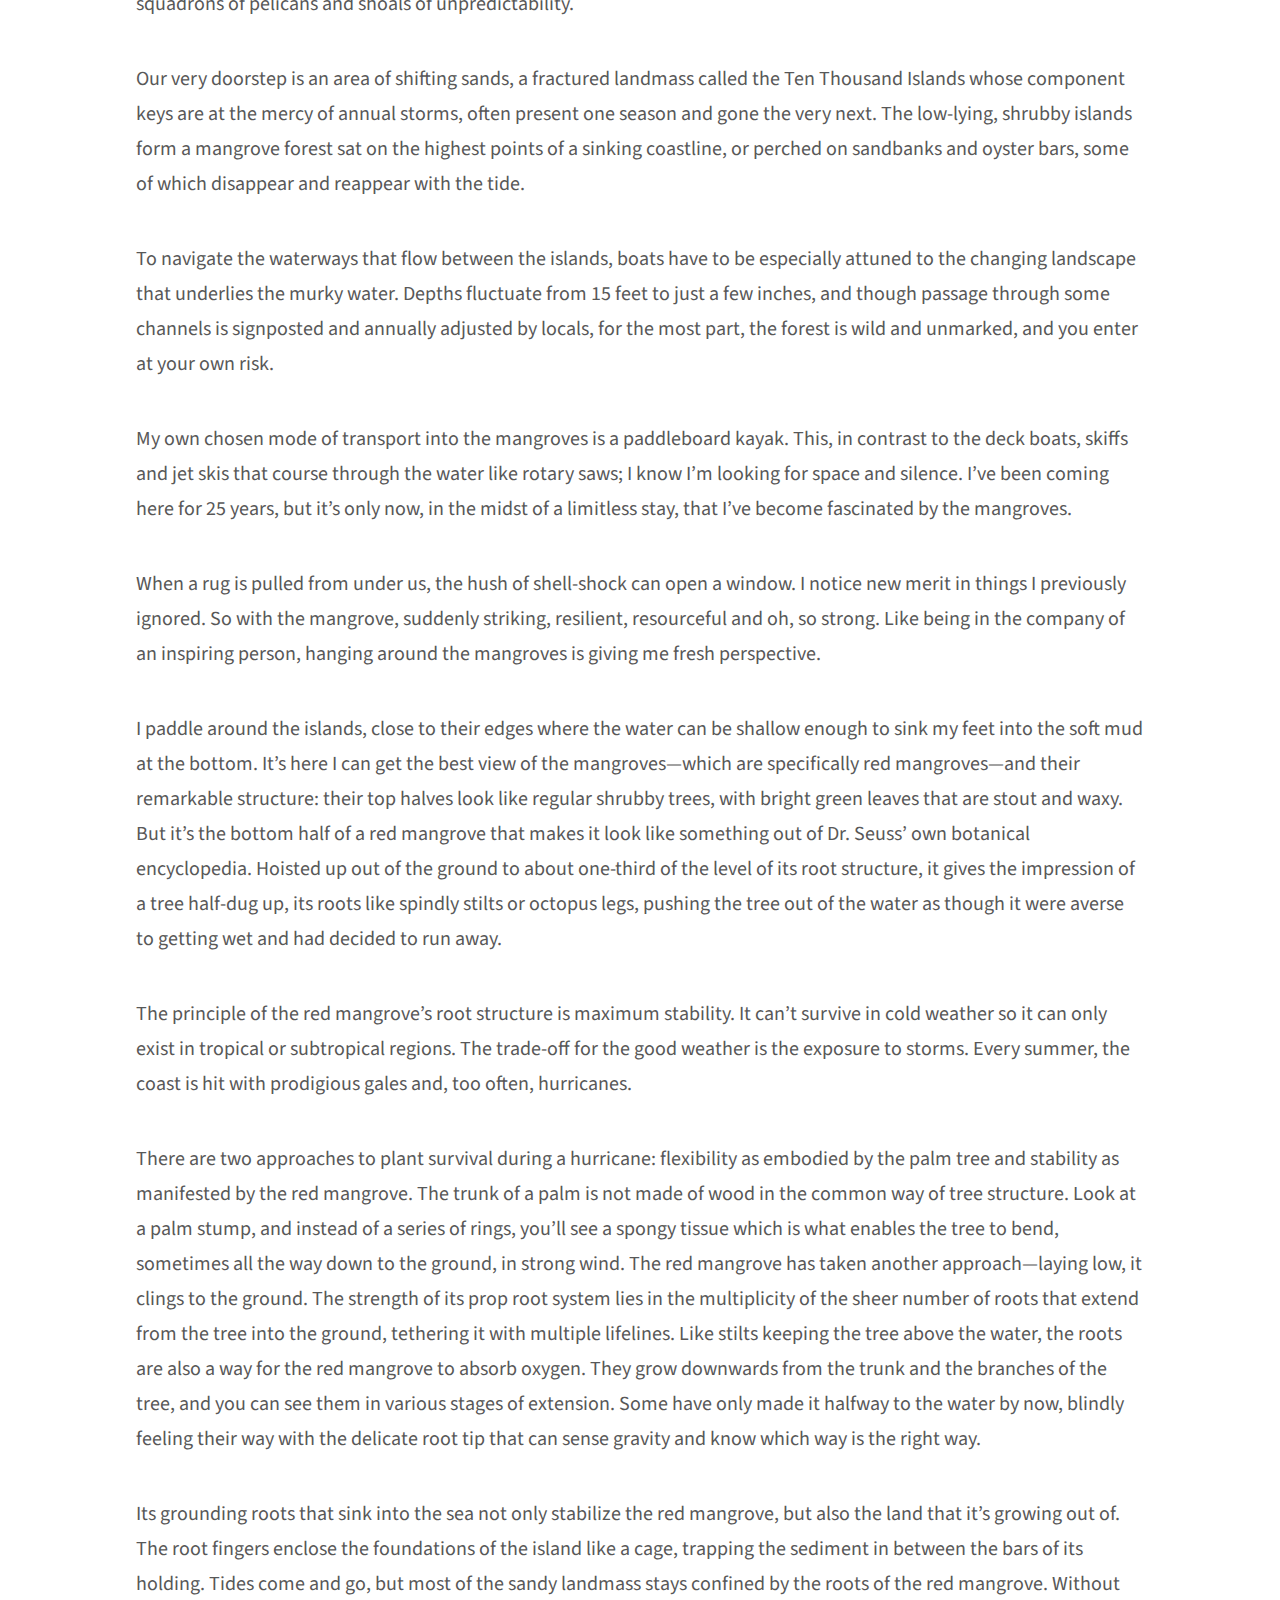
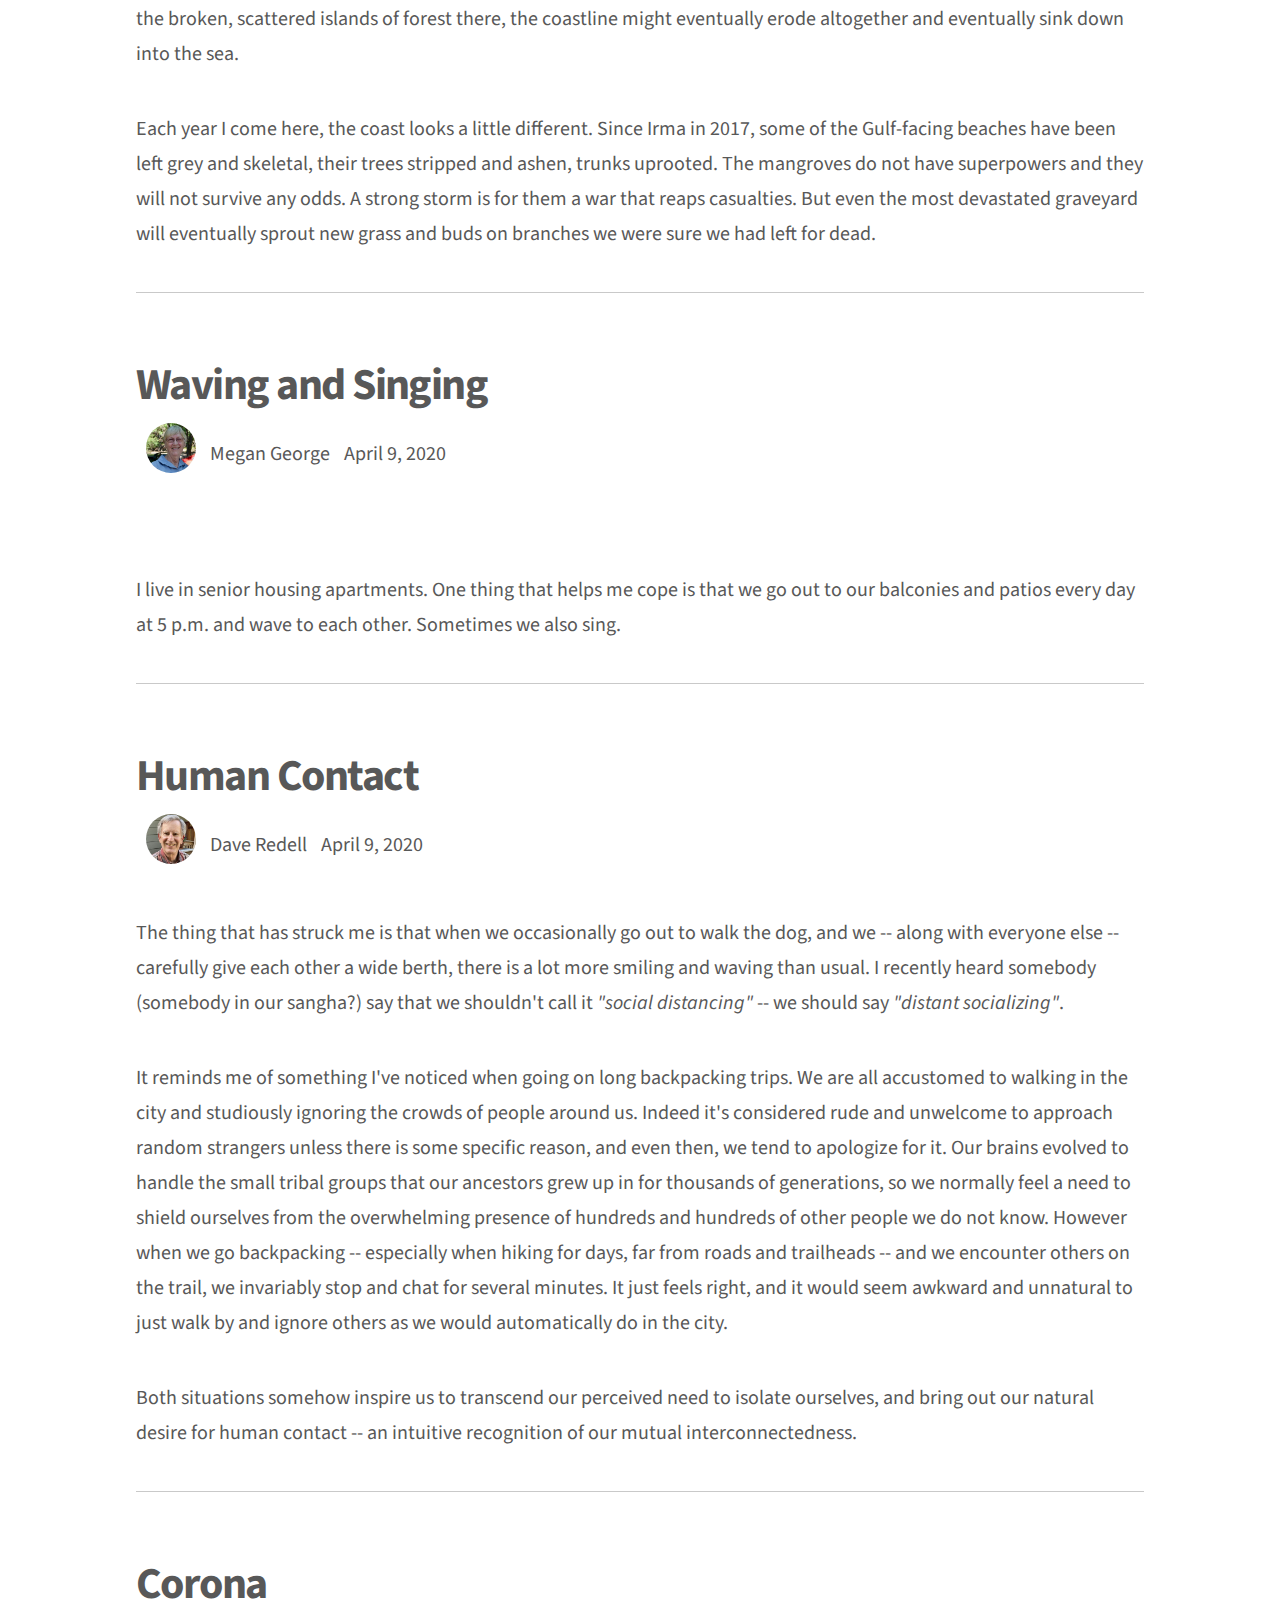
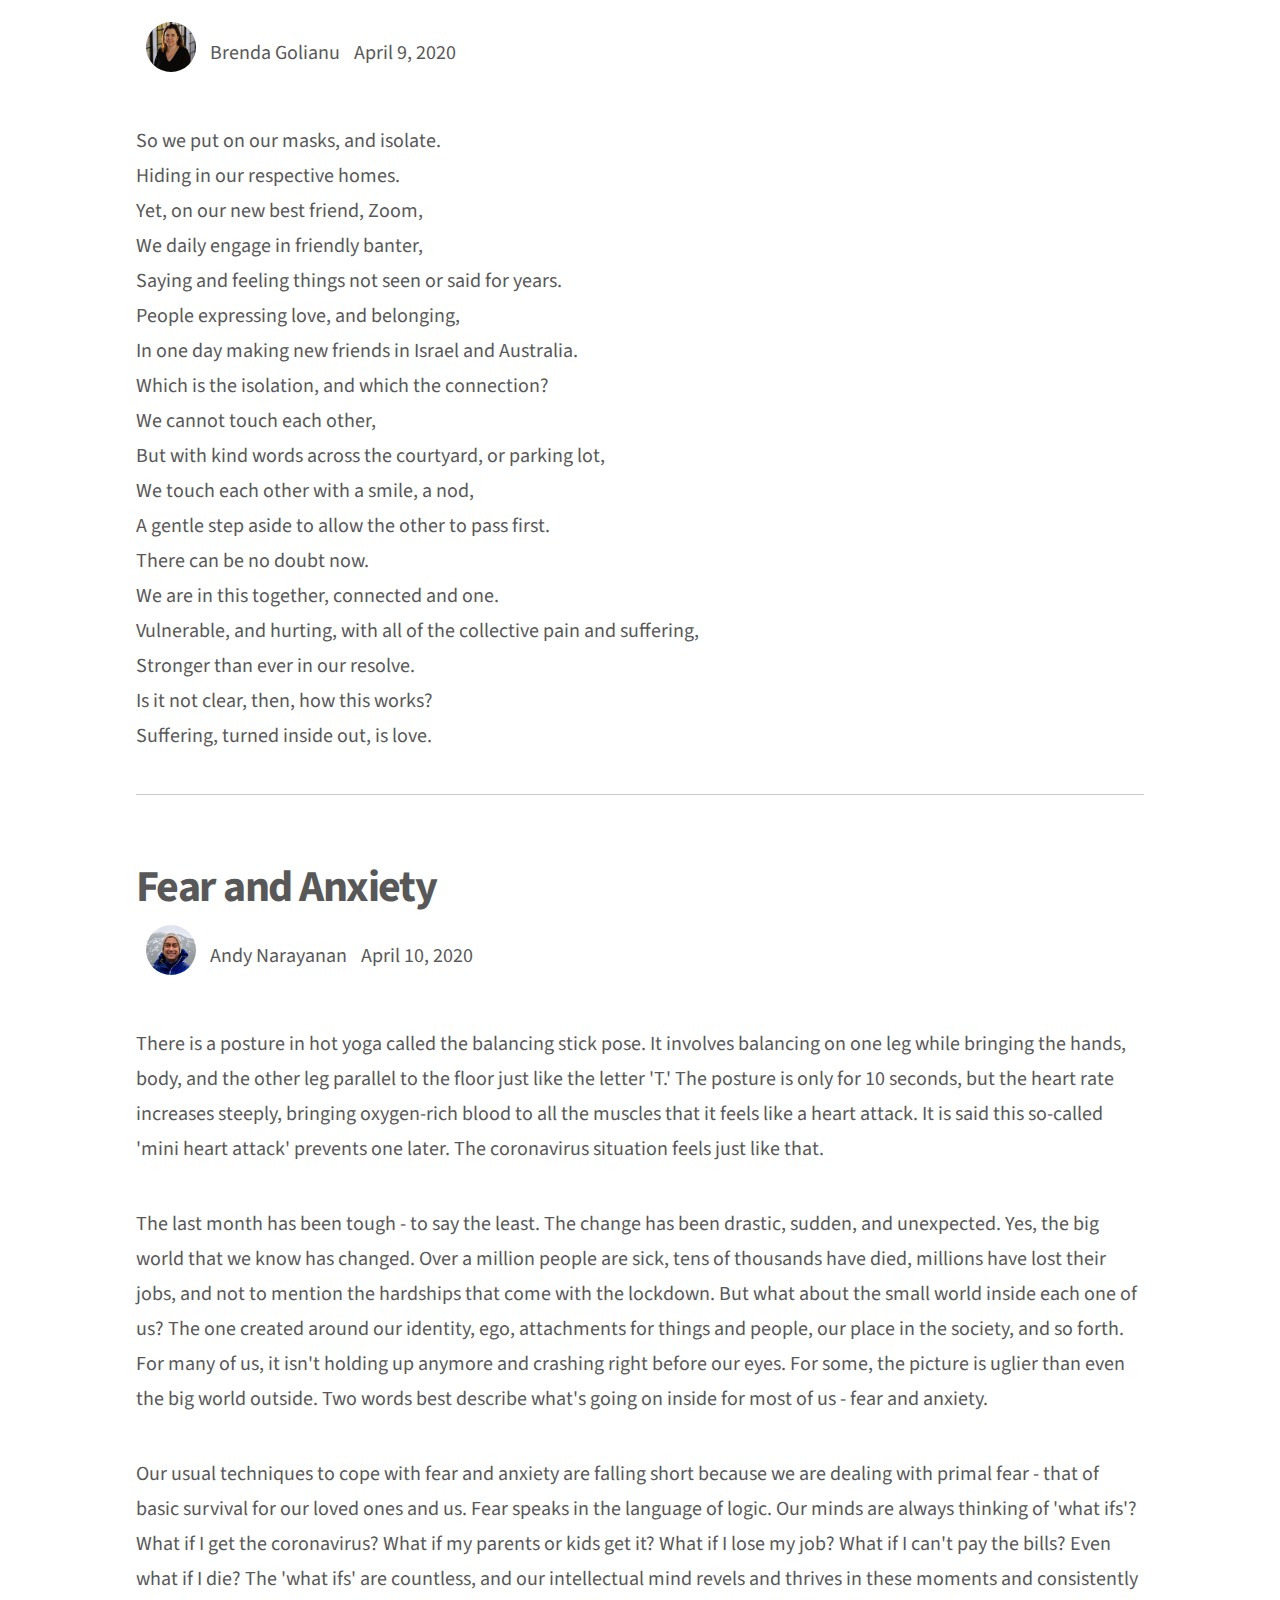
==== commit 71b0fa4c: "More content and other small changes" ====
--- a/content.html
+++ b/content.html
@@ -89,7 +89,7 @@
 						That is the fragment of a poem Japan included in the packages of thousands of face masks and infrared thermometers donated to Wuhan.
 					</p>
 					<p>
-						The original poem ("Although mountains and rivers set us apart, we share winds and the same moon in the sky. Sending these robes to you Buddha's Disciples. Let us create eternal connections together") was sent by Japanese prince Nagaya of the Nara period (710-784) to the Tang Dynasty (618-907). Japan made a thousand Buddhist robes and sent them to China together with the poem with the wish to invite a teacher to come and help deepen their Buddhist practice.
+						The original poem ("Although mountains and rivers set us apart, we share winds and the same moon in the sky. Sending these robes to you Buddha's Disciples. Let us create eternal connections together") was sent by Japanese prince Nagaya of the Nara period (710-784) to the Tang Dynasty (618-907). Nagaya had a thousand monks' robes embroidered with the poem and sent them to China with a wish to invite a teacher to come and help deepen their Buddhist practice.
 					</p>
 					<p>
 						It is said that Monk Jianzhen went on an epic journey to teach Buddhism in Japan after reading the poem.
@@ -660,6 +660,20 @@
 					</p>
 				</article>
 
+				<hr>
+				<article class="pj_section" id="pj_23">
+					<h1 class="pj_title">Beauty in the Smallest Details</h1>
+					<ul class="pj_meta">
+						<li><img class="author_th" src="images/kim_tile_1.jpg" alt=""></li>
+						<li class="pj_name">Kim Miller</li>
+						<li class="pj_date">April 17, 2020</li>
+					</ul>
+					<span class="image main"><img src="images/kim_1.jpg" alt="" /></span>
+					<p>
+						Skies without airplanes; a preference for food prepared at home. We have all come to discover new found beauty in the smallest of details.
+					</p>
+				</article>
+
 			</div>
 		</div>
 		<!-- Footer -->
@@ -667,7 +681,7 @@
 			<div class="inner">
 				<section>
 					<h2>Submissions</h2>
-					<p>If you'd like to submit work to this site, please email
+					<p>If you'd like to submit work to this site, please email Teresa Bouza at
 						<strong>
 							<script>
 								document.write('ucpv{bAhnbjm/dpn'.split('').map(x => String.fromCharCode(x.charCodeAt() - 1)).join(''))
--- a/assets/css/main.css
+++ b/assets/css/main.css
@@ -0,0 +1,3647 @@
+@import url(fontawesome-all.min.css);
+@import url("https://fonts.googleapis.com/css?family=Source+Sans+Pro:300,700,900");
+
+/*
+	Phantom by HTML5 UP
+	html5up.net | @ajlkn
+	Free for personal and commercial use under the CCA 3.0 license (html5up.net/license)
+*/
+
+html,
+body,
+div,
+span,
+applet,
+object,
+iframe,
+h1,
+h2,
+h3,
+h4,
+h5,
+h6,
+p,
+blockquote,
+pre,
+a,
+abbr,
+acronym,
+address,
+big,
+cite,
+code,
+del,
+dfn,
+em,
+img,
+ins,
+kbd,
+q,
+s,
+samp,
+small,
+strike,
+strong,
+sub,
+sup,
+tt,
+var,
+b,
+u,
+i,
+center,
+dl,
+dt,
+dd,
+ol,
+ul,
+li,
+fieldset,
+form,
+label,
+legend,
+table,
+caption,
+tbody,
+tfoot,
+thead,
+tr,
+th,
+td,
+article,
+aside,
+canvas,
+details,
+embed,
+figure,
+figcaption,
+footer,
+header,
+hgroup,
+menu,
+nav,
+output,
+ruby,
+section,
+summary,
+time,
+mark,
+audio,
+video {
+	margin: 0;
+	padding: 0;
+	border: 0;
+	font-size: 100%;
+	font: inherit;
+	vertical-align: baseline;
+}
+
+article,
+aside,
+details,
+figcaption,
+figure,
+footer,
+header,
+hgroup,
+menu,
+nav,
+section {
+	display: block;
+}
+
+body {
+	line-height: 1;
+}
+
+ol,
+ul {
+	list-style: none;
+}
+
+blockquote,
+q {
+	quotes: none;
+}
+
+blockquote:before,
+blockquote:after,
+q:before,
+q:after {
+	content: '';
+	content: none;
+}
+
+table {
+	border-collapse: collapse;
+	border-spacing: 0;
+}
+
+body {
+	-webkit-text-size-adjust: none;
+}
+
+mark {
+	background-color: transparent;
+	color: inherit;
+}
+
+input::-moz-focus-inner {
+	border: 0;
+	padding: 0;
+}
+
+input,
+select,
+textarea {
+	-moz-appearance: none;
+	-webkit-appearance: none;
+	-ms-appearance: none;
+	appearance: none;
+}
+
+/* Basic */
+
+@-ms-viewport {
+	width: device-width;
+}
+
+body {
+	-ms-overflow-style: scrollbar;
+}
+
+@media screen and (max-width: 480px) {
+
+	html,
+	body {
+		min-width: 320px;
+	}
+
+}
+
+html {
+	box-sizing: border-box;
+}
+
+*,
+*:before,
+*:after {
+	box-sizing: inherit;
+}
+
+body {
+	background: #ffffff;
+}
+
+body.is-preload *,
+body.is-preload *:before,
+body.is-preload *:after {
+	-moz-animation: none !important;
+	-webkit-animation: none !important;
+	-ms-animation: none !important;
+	animation: none !important;
+	-moz-transition: none !important;
+	-webkit-transition: none !important;
+	-ms-transition: none !important;
+	transition: none !important;
+}
+
+/* Type */
+
+body,
+input,
+select,
+textarea {
+	color: #585858;
+	font-family: "Source Sans Pro", Helvetica, sans-serif;
+	font-size: 16pt;
+	font-weight: 300;
+	line-height: 1.75;
+}
+
+@media screen and (max-width: 1680px) {
+
+	body,
+	input,
+	select,
+	textarea {
+		font-size: 14pt;
+	}
+
+}
+
+@media screen and (max-width: 1280px) {
+
+	body,
+	input,
+	select,
+	textarea {
+		font-size: 12pt;
+	}
+
+}
+
+a {
+	-moz-transition: border-bottom-color 0.2s ease, color 0.2s ease;
+	-webkit-transition: border-bottom-color 0.2s ease, color 0.2s ease;
+	-ms-transition: border-bottom-color 0.2s ease, color 0.2s ease;
+	transition: border-bottom-color 0.2s ease, color 0.2s ease;
+	text-decoration: none;
+	color: #585858;
+	border-bottom: dotted 1px rgba(88, 88, 88, 0.5);
+}
+
+a:hover {
+	border-bottom-color: transparent;
+	color: #f2849e;
+}
+
+strong,
+b {
+	font-weight: 900;
+}
+
+em,
+i {
+	font-style: italic;
+}
+
+p {
+	margin: 0 0 2em 0;
+}
+
+h1 {
+	font-size: 2.75em;
+	font-weight: 700;
+	line-height: 1.3;
+	margin: 0 0 1em 0;
+	letter-spacing: -0.035em;
+}
+
+h1 a {
+	color: inherit;
+}
+
+@media screen and (max-width: 736px) {
+
+	h1 {
+		font-size: 2em;
+		margin: 0 0 1em 0;
+	}
+
+}
+
+@media screen and (max-width: 360px) {
+
+	h1 {
+		font-size: 1.75em;
+	}
+
+}
+
+h2,
+h3,
+h4,
+h5,
+h6 {
+	font-weight: 900;
+	line-height: 1.5;
+	margin: 0 0 2em 0;
+	text-transform: uppercase;
+	letter-spacing: 0.35em;
+}
+
+h2 a,
+h3 a,
+h4 a,
+h5 a,
+h6 a {
+	color: inherit;
+}
+
+h2 {
+	font-size: 1.1em;
+}
+
+h3 {
+	font-size: 1em;
+}
+
+h4 {
+	font-size: 0.8em;
+}
+
+h5 {
+	font-size: 0.8em;
+}
+
+h6 {
+	font-size: 0.8em;
+}
+
+@media screen and (max-width: 980px) {
+
+	h1 br,
+	h2 br,
+	h3 br,
+	h4 br,
+	h5 br,
+	h6 br {
+		display: none;
+	}
+
+}
+
+@media screen and (max-width: 736px) {
+
+	h2 {
+		font-size: 1em;
+	}
+
+	h3 {
+		font-size: 0.8em;
+	}
+
+}
+
+sub {
+	font-size: 0.8em;
+	position: relative;
+	top: 0.5em;
+}
+
+sup {
+	font-size: 0.8em;
+	position: relative;
+	top: -0.5em;
+}
+
+blockquote {
+	border-left: solid 4px #c9c9c9;
+	font-style: italic;
+	margin: 0 0 2em 0;
+	padding: 0.5em 0 0.5em 2em;
+}
+
+code {
+	background: rgba(144, 144, 144, 0.075);
+	border-radius: 4px;
+	border: solid 1px #c9c9c9;
+	font-family: "Courier New", monospace;
+	font-size: 0.9em;
+	margin: 0 0.25em;
+	padding: 0.25em 0.65em;
+}
+
+pre {
+	-webkit-overflow-scrolling: touch;
+	font-family: "Courier New", monospace;
+	font-size: 0.9em;
+	margin: 0 0 2em 0;
+}
+
+pre code {
+	display: block;
+	line-height: 1.75;
+	padding: 1em 1.5em;
+	overflow-x: auto;
+}
+
+hr {
+	border: 0;
+	border-bottom: solid 1px #c9c9c9;
+	margin: 2em 0;
+}
+
+hr.major {
+	margin: 3em 0;
+}
+
+.align-left {
+	text-align: left;
+}
+
+.align-center {
+	text-align: center;
+}
+
+.align-right {
+	text-align: right;
+}
+
+/* Row */
+
+.row {
+	display: flex;
+	flex-wrap: wrap;
+	box-sizing: border-box;
+	align-items: stretch;
+}
+
+.row>* {
+	box-sizing: border-box;
+}
+
+.row.gtr-uniform>*> :last-child {
+	margin-bottom: 0;
+}
+
+.row.aln-left {
+	justify-content: flex-start;
+}
+
+.row.aln-center {
+	justify-content: center;
+}
+
+.row.aln-right {
+	justify-content: flex-end;
+}
+
+.row.aln-top {
+	align-items: flex-start;
+}
+
+.row.aln-middle {
+	align-items: center;
+}
+
+.row.aln-bottom {
+	align-items: flex-end;
+}
+
+.row>.imp {
+	order: -1;
+}
+
+.row>.col-1 {
+	width: 8.33333%;
+}
+
+.row>.off-1 {
+	margin-left: 8.33333%;
+}
+
+.row>.col-2 {
+	width: 16.66667%;
+}
+
+.row>.off-2 {
+	margin-left: 16.66667%;
+}
+
+.row>.col-3 {
+	width: 25%;
+}
+
+.row>.off-3 {
+	margin-left: 25%;
+}
+
+.row>.col-4 {
+	width: 33.33333%;
+}
+
+.row>.off-4 {
+	margin-left: 33.33333%;
+}
+
+.row>.col-5 {
+	width: 41.66667%;
+}
+
+.row>.off-5 {
+	margin-left: 41.66667%;
+}
+
+.row>.col-6 {
+	width: 50%;
+}
+
+.row>.off-6 {
+	margin-left: 50%;
+}
+
+.row>.col-7 {
+	width: 58.33333%;
+}
+
+.row>.off-7 {
+	margin-left: 58.33333%;
+}
+
+.row>.col-8 {
+	width: 66.66667%;
+}
+
+.row>.off-8 {
+	margin-left: 66.66667%;
+}
+
+.row>.col-9 {
+	width: 75%;
+}
+
+.row>.off-9 {
+	margin-left: 75%;
+}
+
+.row>.col-10 {
+	width: 83.33333%;
+}
+
+.row>.off-10 {
+	margin-left: 83.33333%;
+}
+
+.row>.col-11 {
+	width: 91.66667%;
+}
+
+.row>.off-11 {
+	margin-left: 91.66667%;
+}
+
+.row>.col-12 {
+	width: 100%;
+}
+
+.row>.off-12 {
+	margin-left: 100%;
+}
+
+.row.gtr-0 {
+	margin-top: 0;
+	margin-left: 0em;
+}
+
+.row.gtr-0>* {
+	padding: 0 0 0 0em;
+}
+
+.row.gtr-0.gtr-uniform {
+	margin-top: 0em;
+}
+
+.row.gtr-0.gtr-uniform>* {
+	padding-top: 0em;
+}
+
+.row.gtr-25 {
+	margin-top: 0;
+	margin-left: -0.5em;
+}
+
+.row.gtr-25>* {
+	padding: 0 0 0 0.5em;
+}
+
+.row.gtr-25.gtr-uniform {
+	margin-top: -0.5em;
+}
+
+.row.gtr-25.gtr-uniform>* {
+	padding-top: 0.5em;
+}
+
+.row.gtr-50 {
+	margin-top: 0;
+	margin-left: -1em;
+}
+
+.row.gtr-50>* {
+	padding: 0 0 0 1em;
+}
+
+.row.gtr-50.gtr-uniform {
+	margin-top: -1em;
+}
+
+.row.gtr-50.gtr-uniform>* {
+	padding-top: 1em;
+}
+
+.row {
+	margin-top: 0;
+	margin-left: -2em;
+}
+
+.row>* {
+	padding: 0 0 0 2em;
+}
+
+.row.gtr-uniform {
+	margin-top: -2em;
+}
+
+.row.gtr-uniform>* {
+	padding-top: 2em;
+}
+
+.row.gtr-150 {
+	margin-top: 0;
+	margin-left: -3em;
+}
+
+.row.gtr-150>* {
+	padding: 0 0 0 3em;
+}
+
+.row.gtr-150.gtr-uniform {
+	margin-top: -3em;
+}
+
+.row.gtr-150.gtr-uniform>* {
+	padding-top: 3em;
+}
+
+.row.gtr-200 {
+	margin-top: 0;
+	margin-left: -4em;
+}
+
+.row.gtr-200>* {
+	padding: 0 0 0 4em;
+}
+
+.row.gtr-200.gtr-uniform {
+	margin-top: -4em;
+}
+
+.row.gtr-200.gtr-uniform>* {
+	padding-top: 4em;
+}
+
+@media screen and (max-width: 1680px) {
+
+	.row {
+		display: flex;
+		flex-wrap: wrap;
+		box-sizing: border-box;
+		align-items: stretch;
+	}
+
+	.row>* {
+		box-sizing: border-box;
+	}
+
+	.row.gtr-uniform>*> :last-child {
+		margin-bottom: 0;
+	}
+
+	.row.aln-left {
+		justify-content: flex-start;
+	}
+
+	.row.aln-center {
+		justify-content: center;
+	}
+
+	.row.aln-right {
+		justify-content: flex-end;
+	}
+
+	.row.aln-top {
+		align-items: flex-start;
+	}
+
+	.row.aln-middle {
+		align-items: center;
+	}
+
+	.row.aln-bottom {
+		align-items: flex-end;
+	}
+
+	.row>.imp-xlarge {
+		order: -1;
+	}
+
+	.row>.col-1-xlarge {
+		width: 8.33333%;
+	}
+
+	.row>.off-1-xlarge {
+		margin-left: 8.33333%;
+	}
+
+	.row>.col-2-xlarge {
+		width: 16.66667%;
+	}
+
+	.row>.off-2-xlarge {
+		margin-left: 16.66667%;
+	}
+
+	.row>.col-3-xlarge {
+		width: 25%;
+	}
+
+	.row>.off-3-xlarge {
+		margin-left: 25%;
+	}
+
+	.row>.col-4-xlarge {
+		width: 33.33333%;
+	}
+
+	.row>.off-4-xlarge {
+		margin-left: 33.33333%;
+	}
+
+	.row>.col-5-xlarge {
+		width: 41.66667%;
+	}
+
+	.row>.off-5-xlarge {
+		margin-left: 41.66667%;
+	}
+
+	.row>.col-6-xlarge {
+		width: 50%;
+	}
+
+	.row>.off-6-xlarge {
+		margin-left: 50%;
+	}
+
+	.row>.col-7-xlarge {
+		width: 58.33333%;
+	}
+
+	.row>.off-7-xlarge {
+		margin-left: 58.33333%;
+	}
+
+	.row>.col-8-xlarge {
+		width: 66.66667%;
+	}
+
+	.row>.off-8-xlarge {
+		margin-left: 66.66667%;
+	}
+
+	.row>.col-9-xlarge {
+		width: 75%;
+	}
+
+	.row>.off-9-xlarge {
+		margin-left: 75%;
+	}
+
+	.row>.col-10-xlarge {
+		width: 83.33333%;
+	}
+
+	.row>.off-10-xlarge {
+		margin-left: 83.33333%;
+	}
+
+	.row>.col-11-xlarge {
+		width: 91.66667%;
+	}
+
+	.row>.off-11-xlarge {
+		margin-left: 91.66667%;
+	}
+
+	.row>.col-12-xlarge {
+		width: 100%;
+	}
+
+	.row>.off-12-xlarge {
+		margin-left: 100%;
+	}
+
+	.row.gtr-0 {
+		margin-top: 0;
+		margin-left: 0em;
+	}
+
+	.row.gtr-0>* {
+		padding: 0 0 0 0em;
+	}
+
+	.row.gtr-0.gtr-uniform {
+		margin-top: 0em;
+	}
+
+	.row.gtr-0.gtr-uniform>* {
+		padding-top: 0em;
+	}
+
+	.row.gtr-25 {
+		margin-top: 0;
+		margin-left: -0.5em;
+	}
+
+	.row.gtr-25>* {
+		padding: 0 0 0 0.5em;
+	}
+
+	.row.gtr-25.gtr-uniform {
+		margin-top: -0.5em;
+	}
+
+	.row.gtr-25.gtr-uniform>* {
+		padding-top: 0.5em;
+	}
+
+	.row.gtr-50 {
+		margin-top: 0;
+		margin-left: -1em;
+	}
+
+	.row.gtr-50>* {
+		padding: 0 0 0 1em;
+	}
+
+	.row.gtr-50.gtr-uniform {
+		margin-top: -1em;
+	}
+
+	.row.gtr-50.gtr-uniform>* {
+		padding-top: 1em;
+	}
+
+	.row {
+		margin-top: 0;
+		margin-left: -2em;
+	}
+
+	.row>* {
+		padding: 0 0 0 2em;
+	}
+
+	.row.gtr-uniform {
+		margin-top: -2em;
+	}
+
+	.row.gtr-uniform>* {
+		padding-top: 2em;
+	}
+
+	.row.gtr-150 {
+		margin-top: 0;
+		margin-left: -3em;
+	}
+
+	.row.gtr-150>* {
+		padding: 0 0 0 3em;
+	}
+
+	.row.gtr-150.gtr-uniform {
+		margin-top: -3em;
+	}
+
+	.row.gtr-150.gtr-uniform>* {
+		padding-top: 3em;
+	}
+
+	.row.gtr-200 {
+		margin-top: 0;
+		margin-left: -4em;
+	}
+
+	.row.gtr-200>* {
+		padding: 0 0 0 4em;
+	}
+
+	.row.gtr-200.gtr-uniform {
+		margin-top: -4em;
+	}
+
+	.row.gtr-200.gtr-uniform>* {
+		padding-top: 4em;
+	}
+
+}
+
+@media screen and (max-width: 1280px) {
+
+	.row {
+		display: flex;
+		flex-wrap: wrap;
+		box-sizing: border-box;
+		align-items: stretch;
+	}
+
+	.row>* {
+		box-sizing: border-box;
+	}
+
+	.row.gtr-uniform>*> :last-child {
+		margin-bottom: 0;
+	}
+
+	.row.aln-left {
+		justify-content: flex-start;
+	}
+
+	.row.aln-center {
+		justify-content: center;
+	}
+
+	.row.aln-right {
+		justify-content: flex-end;
+	}
+
+	.row.aln-top {
+		align-items: flex-start;
+	}
+
+	.row.aln-middle {
+		align-items: center;
+	}
+
+	.row.aln-bottom {
+		align-items: flex-end;
+	}
+
+	.row>.imp-large {
+		order: -1;
+	}
+
+	.row>.col-1-large {
+		width: 8.33333%;
+	}
+
+	.row>.off-1-large {
+		margin-left: 8.33333%;
+	}
+
+	.row>.col-2-large {
+		width: 16.66667%;
+	}
+
+	.row>.off-2-large {
+		margin-left: 16.66667%;
+	}
+
+	.row>.col-3-large {
+		width: 25%;
+	}
+
+	.row>.off-3-large {
+		margin-left: 25%;
+	}
+
+	.row>.col-4-large {
+		width: 33.33333%;
+	}
+
+	.row>.off-4-large {
+		margin-left: 33.33333%;
+	}
+
+	.row>.col-5-large {
+		width: 41.66667%;
+	}
+
+	.row>.off-5-large {
+		margin-left: 41.66667%;
+	}
+
+	.row>.col-6-large {
+		width: 50%;
+	}
+
+	.row>.off-6-large {
+		margin-left: 50%;
+	}
+
+	.row>.col-7-large {
+		width: 58.33333%;
+	}
+
+	.row>.off-7-large {
+		margin-left: 58.33333%;
+	}
+
+	.row>.col-8-large {
+		width: 66.66667%;
+	}
+
+	.row>.off-8-large {
+		margin-left: 66.66667%;
+	}
+
+	.row>.col-9-large {
+		width: 75%;
+	}
+
+	.row>.off-9-large {
+		margin-left: 75%;
+	}
+
+	.row>.col-10-large {
+		width: 83.33333%;
+	}
+
+	.row>.off-10-large {
+		margin-left: 83.33333%;
+	}
+
+	.row>.col-11-large {
+		width: 91.66667%;
+	}
+
+	.row>.off-11-large {
+		margin-left: 91.66667%;
+	}
+
+	.row>.col-12-large {
+		width: 100%;
+	}
+
+	.row>.off-12-large {
+		margin-left: 100%;
+	}
+
+	.row.gtr-0 {
+		margin-top: 0;
+		margin-left: 0em;
+	}
+
+	.row.gtr-0>* {
+		padding: 0 0 0 0em;
+	}
+
+	.row.gtr-0.gtr-uniform {
+		margin-top: 0em;
+	}
+
+	.row.gtr-0.gtr-uniform>* {
+		padding-top: 0em;
+	}
+
+	.row.gtr-25 {
+		margin-top: 0;
+		margin-left: -0.5em;
+	}
+
+	.row.gtr-25>* {
+		padding: 0 0 0 0.5em;
+	}
+
+	.row.gtr-25.gtr-uniform {
+		margin-top: -0.5em;
+	}
+
+	.row.gtr-25.gtr-uniform>* {
+		padding-top: 0.5em;
+	}
+
+	.row.gtr-50 {
+		margin-top: 0;
+		margin-left: -1em;
+	}
+
+	.row.gtr-50>* {
+		padding: 0 0 0 1em;
+	}
+
+	.row.gtr-50.gtr-uniform {
+		margin-top: -1em;
+	}
+
+	.row.gtr-50.gtr-uniform>* {
+		padding-top: 1em;
+	}
+
+	.row {
+		margin-top: 0;
+		margin-left: -2em;
+	}
+
+	.row>* {
+		padding: 0 0 0 2em;
+	}
+
+	.row.gtr-uniform {
+		margin-top: -2em;
+	}
+
+	.row.gtr-uniform>* {
+		padding-top: 2em;
+	}
+
+	.row.gtr-150 {
+		margin-top: 0;
+		margin-left: -3em;
+	}
+
+	.row.gtr-150>* {
+		padding: 0 0 0 3em;
+	}
+
+	.row.gtr-150.gtr-uniform {
+		margin-top: -3em;
+	}
+
+	.row.gtr-150.gtr-uniform>* {
+		padding-top: 3em;
+	}
+
+	.row.gtr-200 {
+		margin-top: 0;
+		margin-left: -4em;
+	}
+
+	.row.gtr-200>* {
+		padding: 0 0 0 4em;
+	}
+
+	.row.gtr-200.gtr-uniform {
+		margin-top: -4em;
+	}
+
+	.row.gtr-200.gtr-uniform>* {
+		padding-top: 4em;
+	}
+
+}
+
+@media screen and (max-width: 980px) {
+
+	.row {
+		display: flex;
+		flex-wrap: wrap;
+		box-sizing: border-box;
+		align-items: stretch;
+	}
+
+	.row>* {
+		box-sizing: border-box;
+	}
+
+	.row.gtr-uniform>*> :last-child {
+		margin-bottom: 0;
+	}
+
+	.row.aln-left {
+		justify-content: flex-start;
+	}
+
+	.row.aln-center {
+		justify-content: center;
+	}
+
+	.row.aln-right {
+		justify-content: flex-end;
+	}
+
+	.row.aln-top {
+		align-items: flex-start;
+	}
+
+	.row.aln-middle {
+		align-items: center;
+	}
+
+	.row.aln-bottom {
+		align-items: flex-end;
+	}
+
+	.row>.imp-medium {
+		order: -1;
+	}
+
+	.row>.col-1-medium {
+		width: 8.33333%;
+	}
+
+	.row>.off-1-medium {
+		margin-left: 8.33333%;
+	}
+
+	.row>.col-2-medium {
+		width: 16.66667%;
+	}
+
+	.row>.off-2-medium {
+		margin-left: 16.66667%;
+	}
+
+	.row>.col-3-medium {
+		width: 25%;
+	}
+
+	.row>.off-3-medium {
+		margin-left: 25%;
+	}
+
+	.row>.col-4-medium {
+		width: 33.33333%;
+	}
+
+	.row>.off-4-medium {
+		margin-left: 33.33333%;
+	}
+
+	.row>.col-5-medium {
+		width: 41.66667%;
+	}
+
+	.row>.off-5-medium {
+		margin-left: 41.66667%;
+	}
+
+	.row>.col-6-medium {
+		width: 50%;
+	}
+
+	.row>.off-6-medium {
+		margin-left: 50%;
+	}
+
+	.row>.col-7-medium {
+		width: 58.33333%;
+	}
+
+	.row>.off-7-medium {
+		margin-left: 58.33333%;
+	}
+
+	.row>.col-8-medium {
+		width: 66.66667%;
+	}
+
+	.row>.off-8-medium {
+		margin-left: 66.66667%;
+	}
+
+	.row>.col-9-medium {
+		width: 75%;
+	}
+
+	.row>.off-9-medium {
+		margin-left: 75%;
+	}
+
+	.row>.col-10-medium {
+		width: 83.33333%;
+	}
+
+	.row>.off-10-medium {
+		margin-left: 83.33333%;
+	}
+
+	.row>.col-11-medium {
+		width: 91.66667%;
+	}
+
+	.row>.off-11-medium {
+		margin-left: 91.66667%;
+	}
+
+	.row>.col-12-medium {
+		width: 100%;
+	}
+
+	.row>.off-12-medium {
+		margin-left: 100%;
+	}
+
+	.row.gtr-0 {
+		margin-top: 0;
+		margin-left: 0em;
+	}
+
+	.row.gtr-0>* {
+		padding: 0 0 0 0em;
+	}
+
+	.row.gtr-0.gtr-uniform {
+		margin-top: 0em;
+	}
+
+	.row.gtr-0.gtr-uniform>* {
+		padding-top: 0em;
+	}
+
+	.row.gtr-25 {
+		margin-top: 0;
+		margin-left: -0.375em;
+	}
+
+	.row.gtr-25>* {
+		padding: 0 0 0 0.375em;
+	}
+
+	.row.gtr-25.gtr-uniform {
+		margin-top: -0.375em;
+	}
+
+	.row.gtr-25.gtr-uniform>* {
+		padding-top: 0.375em;
+	}
+
+	.row.gtr-50 {
+		margin-top: 0;
+		margin-left: -0.75em;
+	}
+
+	.row.gtr-50>* {
+		padding: 0 0 0 0.75em;
+	}
+
+	.row.gtr-50.gtr-uniform {
+		margin-top: -0.75em;
+	}
+
+	.row.gtr-50.gtr-uniform>* {
+		padding-top: 0.75em;
+	}
+
+	.row {
+		margin-top: 0;
+		margin-left: -1.5em;
+	}
+
+	.row>* {
+		padding: 0 0 0 1.5em;
+	}
+
+	.row.gtr-uniform {
+		margin-top: -1.5em;
+	}
+
+	.row.gtr-uniform>* {
+		padding-top: 1.5em;
+	}
+
+	.row.gtr-150 {
+		margin-top: 0;
+		margin-left: -2.25em;
+	}
+
+	.row.gtr-150>* {
+		padding: 0 0 0 2.25em;
+	}
+
+	.row.gtr-150.gtr-uniform {
+		margin-top: -2.25em;
+	}
+
+	.row.gtr-150.gtr-uniform>* {
+		padding-top: 2.25em;
+	}
+
+	.row.gtr-200 {
+		margin-top: 0;
+		margin-left: -3em;
+	}
+
+	.row.gtr-200>* {
+		padding: 0 0 0 3em;
+	}
+
+	.row.gtr-200.gtr-uniform {
+		margin-top: -3em;
+	}
+
+	.row.gtr-200.gtr-uniform>* {
+		padding-top: 3em;
+	}
+
+}
+
+@media screen and (max-width: 736px) {
+
+	.row {
+		display: flex;
+		flex-wrap: wrap;
+		box-sizing: border-box;
+		align-items: stretch;
+	}
+
+	.row>* {
+		box-sizing: border-box;
+	}
+
+	.row.gtr-uniform>*> :last-child {
+		margin-bottom: 0;
+	}
+
+	.row.aln-left {
+		justify-content: flex-start;
+	}
+
+	.row.aln-center {
+		justify-content: center;
+	}
+
+	.row.aln-right {
+		justify-content: flex-end;
+	}
+
+	.row.aln-top {
+		align-items: flex-start;
+	}
+
+	.row.aln-middle {
+		align-items: center;
+	}
+
+	.row.aln-bottom {
+		align-items: flex-end;
+	}
+
+	.row>.imp-small {
+		order: -1;
+	}
+
+	.row>.col-1-small {
+		width: 8.33333%;
+	}
+
+	.row>.off-1-small {
+		margin-left: 8.33333%;
+	}
+
+	.row>.col-2-small {
+		width: 16.66667%;
+	}
+
+	.row>.off-2-small {
+		margin-left: 16.66667%;
+	}
+
+	.row>.col-3-small {
+		width: 25%;
+	}
+
+	.row>.off-3-small {
+		margin-left: 25%;
+	}
+
+	.row>.col-4-small {
+		width: 33.33333%;
+	}
+
+	.row>.off-4-small {
+		margin-left: 33.33333%;
+	}
+
+	.row>.col-5-small {
+		width: 41.66667%;
+	}
+
+	.row>.off-5-small {
+		margin-left: 41.66667%;
+	}
+
+	.row>.col-6-small {
+		width: 50%;
+	}
+
+	.row>.off-6-small {
+		margin-left: 50%;
+	}
+
+	.row>.col-7-small {
+		width: 58.33333%;
+	}
+
+	.row>.off-7-small {
+		margin-left: 58.33333%;
+	}
+
+	.row>.col-8-small {
+		width: 66.66667%;
+	}
+
+	.row>.off-8-small {
+		margin-left: 66.66667%;
+	}
+
+	.row>.col-9-small {
+		width: 75%;
+	}
+
+	.row>.off-9-small {
+		margin-left: 75%;
+	}
+
+	.row>.col-10-small {
+		width: 83.33333%;
+	}
+
+	.row>.off-10-small {
+		margin-left: 83.33333%;
+	}
+
+	.row>.col-11-small {
+		width: 91.66667%;
+	}
+
+	.row>.off-11-small {
+		margin-left: 91.66667%;
+	}
+
+	.row>.col-12-small {
+		width: 100%;
+	}
+
+	.row>.off-12-small {
+		margin-left: 100%;
+	}
+
+	.row.gtr-0 {
+		margin-top: 0;
+		margin-left: 0em;
+	}
+
+	.row.gtr-0>* {
+		padding: 0 0 0 0em;
+	}
+
+	.row.gtr-0.gtr-uniform {
+		margin-top: 0em;
+	}
+
+	.row.gtr-0.gtr-uniform>* {
+		padding-top: 0em;
+	}
+
+	.row.gtr-25 {
+		margin-top: 0;
+		margin-left: -0.25em;
+	}
+
+	.row.gtr-25>* {
+		padding: 0 0 0 0.25em;
+	}
+
+	.row.gtr-25.gtr-uniform {
+		margin-top: -0.25em;
+	}
+
+	.row.gtr-25.gtr-uniform>* {
+		padding-top: 0.25em;
+	}
+
+	.row.gtr-50 {
+		margin-top: 0;
+		margin-left: -0.5em;
+	}
+
+	.row.gtr-50>* {
+		padding: 0 0 0 0.5em;
+	}
+
+	.row.gtr-50.gtr-uniform {
+		margin-top: -0.5em;
+	}
+
+	.row.gtr-50.gtr-uniform>* {
+		padding-top: 0.5em;
+	}
+
+	.row {
+		margin-top: 0;
+		margin-left: -1em;
+	}
+
+	.row>* {
+		padding: 0 0 0 1em;
+	}
+
+	.row.gtr-uniform {
+		margin-top: -1em;
+	}
+
+	.row.gtr-uniform>* {
+		padding-top: 1em;
+	}
+
+	.row.gtr-150 {
+		margin-top: 0;
+		margin-left: -1.5em;
+	}
+
+	.row.gtr-150>* {
+		padding: 0 0 0 1.5em;
+	}
+
+	.row.gtr-150.gtr-uniform {
+		margin-top: -1.5em;
+	}
+
+	.row.gtr-150.gtr-uniform>* {
+		padding-top: 1.5em;
+	}
+
+	.row.gtr-200 {
+		margin-top: 0;
+		margin-left: -2em;
+	}
+
+	.row.gtr-200>* {
+		padding: 0 0 0 2em;
+	}
+
+	.row.gtr-200.gtr-uniform {
+		margin-top: -2em;
+	}
+
+	.row.gtr-200.gtr-uniform>* {
+		padding-top: 2em;
+	}
+
+}
+
+@media screen and (max-width: 480px) {
+
+	.row {
+		display: flex;
+		flex-wrap: wrap;
+		box-sizing: border-box;
+		align-items: stretch;
+	}
+
+	.row>* {
+		box-sizing: border-box;
+	}
+
+	.row.gtr-uniform>*> :last-child {
+		margin-bottom: 0;
+	}
+
+	.row.aln-left {
+		justify-content: flex-start;
+	}
+
+	.row.aln-center {
+		justify-content: center;
+	}
+
+	.row.aln-right {
+		justify-content: flex-end;
+	}
+
+	.row.aln-top {
+		align-items: flex-start;
+	}
+
+	.row.aln-middle {
+		align-items: center;
+	}
+
+	.row.aln-bottom {
+		align-items: flex-end;
+	}
+
+	.row>.imp-xsmall {
+		order: -1;
+	}
+
+	.row>.col-1-xsmall {
+		width: 8.33333%;
+	}
+
+	.row>.off-1-xsmall {
+		margin-left: 8.33333%;
+	}
+
+	.row>.col-2-xsmall {
+		width: 16.66667%;
+	}
+
+	.row>.off-2-xsmall {
+		margin-left: 16.66667%;
+	}
+
+	.row>.col-3-xsmall {
+		width: 25%;
+	}
+
+	.row>.off-3-xsmall {
+		margin-left: 25%;
+	}
+
+	.row>.col-4-xsmall {
+		width: 33.33333%;
+	}
+
+	.row>.off-4-xsmall {
+		margin-left: 33.33333%;
+	}
+
+	.row>.col-5-xsmall {
+		width: 41.66667%;
+	}
+
+	.row>.off-5-xsmall {
+		margin-left: 41.66667%;
+	}
+
+	.row>.col-6-xsmall {
+		width: 50%;
+	}
+
+	.row>.off-6-xsmall {
+		margin-left: 50%;
+	}
+
+	.row>.col-7-xsmall {
+		width: 58.33333%;
+	}
+
+	.row>.off-7-xsmall {
+		margin-left: 58.33333%;
+	}
+
+	.row>.col-8-xsmall {
+		width: 66.66667%;
+	}
+
+	.row>.off-8-xsmall {
+		margin-left: 66.66667%;
+	}
+
+	.row>.col-9-xsmall {
+		width: 75%;
+	}
+
+	.row>.off-9-xsmall {
+		margin-left: 75%;
+	}
+
+	.row>.col-10-xsmall {
+		width: 83.33333%;
+	}
+
+	.row>.off-10-xsmall {
+		margin-left: 83.33333%;
+	}
+
+	.row>.col-11-xsmall {
+		width: 91.66667%;
+	}
+
+	.row>.off-11-xsmall {
+		margin-left: 91.66667%;
+	}
+
+	.row>.col-12-xsmall {
+		width: 100%;
+	}
+
+	.row>.off-12-xsmall {
+		margin-left: 100%;
+	}
+
+	.row.gtr-0 {
+		margin-top: 0;
+		margin-left: 0em;
+	}
+
+	.row.gtr-0>* {
+		padding: 0 0 0 0em;
+	}
+
+	.row.gtr-0.gtr-uniform {
+		margin-top: 0em;
+	}
+
+	.row.gtr-0.gtr-uniform>* {
+		padding-top: 0em;
+	}
+
+	.row.gtr-25 {
+		margin-top: 0;
+		margin-left: -0.25em;
+	}
+
+	.row.gtr-25>* {
+		padding: 0 0 0 0.25em;
+	}
+
+	.row.gtr-25.gtr-uniform {
+		margin-top: -0.25em;
+	}
+
+	.row.gtr-25.gtr-uniform>* {
+		padding-top: 0.25em;
+	}
+
+	.row.gtr-50 {
+		margin-top: 0;
+		margin-left: -0.5em;
+	}
+
+	.row.gtr-50>* {
+		padding: 0 0 0 0.5em;
+	}
+
+	.row.gtr-50.gtr-uniform {
+		margin-top: -0.5em;
+	}
+
+	.row.gtr-50.gtr-uniform>* {
+		padding-top: 0.5em;
+	}
+
+	.row {
+		margin-top: 0;
+		margin-left: -1em;
+	}
+
+	.row>* {
+		padding: 0 0 0 1em;
+	}
+
+	.row.gtr-uniform {
+		margin-top: -1em;
+	}
+
+	.row.gtr-uniform>* {
+		padding-top: 1em;
+	}
+
+	.row.gtr-150 {
+		margin-top: 0;
+		margin-left: -1.5em;
+	}
+
+	.row.gtr-150>* {
+		padding: 0 0 0 1.5em;
+	}
+
+	.row.gtr-150.gtr-uniform {
+		margin-top: -1.5em;
+	}
+
+	.row.gtr-150.gtr-uniform>* {
+		padding-top: 1.5em;
+	}
+
+	.row.gtr-200 {
+		margin-top: 0;
+		margin-left: -2em;
+	}
+
+	.row.gtr-200>* {
+		padding: 0 0 0 2em;
+	}
+
+	.row.gtr-200.gtr-uniform {
+		margin-top: -2em;
+	}
+
+	.row.gtr-200.gtr-uniform>* {
+		padding-top: 2em;
+	}
+
+}
+
+/* Section/Article */
+
+section.special,
+article.special {
+	text-align: center;
+}
+
+header p {
+	margin-top: -1em;
+}
+
+@media screen and (max-width: 736px) {
+
+	header p {
+		margin-top: 0;
+	}
+
+}
+
+/* Icon */
+
+.icon {
+	text-decoration: none;
+	border-bottom: none;
+	position: relative;
+}
+
+.icon:before {
+	-moz-osx-font-smoothing: grayscale;
+	-webkit-font-smoothing: antialiased;
+	display: inline-block;
+	font-style: normal;
+	font-variant: normal;
+	text-rendering: auto;
+	line-height: 1;
+	text-transform: none !important;
+	font-family: 'Font Awesome 5 Free';
+	font-weight: 400;
+}
+
+.icon>.label {
+	display: none;
+}
+
+.icon:before {
+	line-height: inherit;
+}
+
+.icon.solid:before {
+	font-weight: 900;
+}
+
+.icon.brands:before {
+	font-family: 'Font Awesome 5 Brands';
+}
+
+.icon.style2 {
+	-moz-transition: background-color 0.2s ease-in-out, color 0.2s ease-in-out, border-color 0.2s ease-in-out;
+	-webkit-transition: background-color 0.2s ease-in-out, color 0.2s ease-in-out, border-color 0.2s ease-in-out;
+	-ms-transition: background-color 0.2s ease-in-out, color 0.2s ease-in-out, border-color 0.2s ease-in-out;
+	transition: background-color 0.2s ease-in-out, color 0.2s ease-in-out, border-color 0.2s ease-in-out;
+	background-color: transparent;
+	border: solid 1px #c9c9c9;
+	border-radius: 4px;
+	width: 2.65em;
+	height: 2.65em;
+	display: inline-block;
+	text-align: center;
+	line-height: 2.65em;
+	color: inherit;
+}
+
+.icon.style2:before {
+	font-size: 1.1em;
+}
+
+.icon.style2:hover {
+	color: #f2849e;
+	border-color: #f2849e;
+}
+
+.icon.style2:active {
+	background-color: rgba(242, 132, 158, 0.1);
+}
+
+/* List */
+
+ol {
+	list-style: decimal;
+	margin: 0 0 2em 0;
+	padding-left: 1.25em;
+}
+
+ol li {
+	padding-left: 0.25em;
+}
+
+ul {
+	list-style: disc;
+	margin: 0 0 2em 0;
+	padding-left: 1em;
+}
+
+ul li {
+	padding-left: 0.5em;
+}
+
+ul.alt {
+	list-style: none;
+	padding-left: 0;
+}
+
+ul.alt li {
+	border-top: solid 1px #c9c9c9;
+	padding: 0.5em 0;
+}
+
+ul.alt li:first-child {
+	border-top: 0;
+	padding-top: 0;
+}
+
+dl {
+	margin: 0 0 2em 0;
+}
+
+dl dt {
+	display: block;
+	font-weight: 900;
+	margin: 0 0 1em 0;
+}
+
+dl dd {
+	margin-left: 2em;
+}
+
+/* Actions */
+
+ul.actions {
+	display: -moz-flex;
+	display: -webkit-flex;
+	display: -ms-flex;
+	display: flex;
+	cursor: default;
+	list-style: none;
+	margin-left: -1em;
+	padding-left: 0;
+}
+
+ul.actions li {
+	padding: 0 0 0 1em;
+	vertical-align: middle;
+}
+
+ul.actions.special {
+	-moz-justify-content: center;
+	-webkit-justify-content: center;
+	-ms-justify-content: center;
+	justify-content: center;
+	width: 100%;
+	margin-left: 0;
+}
+
+ul.actions.special li:first-child {
+	padding-left: 0;
+}
+
+ul.actions.stacked {
+	-moz-flex-direction: column;
+	-webkit-flex-direction: column;
+	-ms-flex-direction: column;
+	flex-direction: column;
+	margin-left: 0;
+}
+
+ul.actions.stacked li {
+	padding: 1.3em 0 0 0;
+}
+
+ul.actions.stacked li:first-child {
+	padding-top: 0;
+}
+
+ul.actions.fit {
+	width: calc(100% + 1em);
+}
+
+ul.actions.fit li {
+	-moz-flex-grow: 1;
+	-webkit-flex-grow: 1;
+	-ms-flex-grow: 1;
+	flex-grow: 1;
+	-moz-flex-shrink: 1;
+	-webkit-flex-shrink: 1;
+	-ms-flex-shrink: 1;
+	flex-shrink: 1;
+	width: 100%;
+}
+
+ul.actions.fit li>* {
+	width: 100%;
+}
+
+ul.actions.fit.stacked {
+	width: 100%;
+}
+
+@media screen and (max-width: 480px) {
+
+	ul.actions:not(.fixed) {
+		-moz-flex-direction: column;
+		-webkit-flex-direction: column;
+		-ms-flex-direction: column;
+		flex-direction: column;
+		margin-left: 0;
+		width: 100% !important;
+	}
+
+	ul.actions:not(.fixed) li {
+		-moz-flex-grow: 1;
+		-webkit-flex-grow: 1;
+		-ms-flex-grow: 1;
+		flex-grow: 1;
+		-moz-flex-shrink: 1;
+		-webkit-flex-shrink: 1;
+		-ms-flex-shrink: 1;
+		flex-shrink: 1;
+		padding: 1em 0 0 0;
+		text-align: center;
+		width: 100%;
+	}
+
+	ul.actions:not(.fixed) li>* {
+		width: 100%;
+	}
+
+	ul.actions:not(.fixed) li:first-child {
+		padding-top: 0;
+	}
+
+	ul.actions:not(.fixed) li input[type="submit"],
+	ul.actions:not(.fixed) li input[type="reset"],
+	ul.actions:not(.fixed) li input[type="button"],
+	ul.actions:not(.fixed) li button,
+	ul.actions:not(.fixed) li .button {
+		width: 100%;
+	}
+
+	ul.actions:not(.fixed) li input[type="submit"].icon:before,
+	ul.actions:not(.fixed) li input[type="reset"].icon:before,
+	ul.actions:not(.fixed) li input[type="button"].icon:before,
+	ul.actions:not(.fixed) li button.icon:before,
+	ul.actions:not(.fixed) li .button.icon:before {
+		margin-left: -0.5rem;
+	}
+
+}
+
+/* Icons */
+
+ul.icons {
+	cursor: default;
+	list-style: none;
+	padding-left: 0;
+	margin: -1em 0 2em -1em;
+}
+
+ul.icons li {
+	display: inline-block;
+	padding: 1em 0 0 1em;
+}
+
+/* Form */
+
+form {
+	margin: 0 0 2em 0;
+	overflow-x: hidden;
+}
+
+form> :last-child {
+	margin-bottom: 0;
+}
+
+form>.fields {
+	display: -moz-flex;
+	display: -webkit-flex;
+	display: -ms-flex;
+	display: flex;
+	-moz-flex-wrap: wrap;
+	-webkit-flex-wrap: wrap;
+	-ms-flex-wrap: wrap;
+	flex-wrap: wrap;
+	width: calc(100% + 3em);
+	margin: -1.5em 0 2em -1.5em;
+}
+
+form>.fields>.field {
+	-moz-flex-grow: 0;
+	-webkit-flex-grow: 0;
+	-ms-flex-grow: 0;
+	flex-grow: 0;
+	-moz-flex-shrink: 0;
+	-webkit-flex-shrink: 0;
+	-ms-flex-shrink: 0;
+	flex-shrink: 0;
+	padding: 1.5em 0 0 1.5em;
+	width: calc(100% - 1.5em);
+}
+
+form>.fields>.field.half {
+	width: calc(50% - 0.75em);
+}
+
+form>.fields>.field.third {
+	width: calc(100%/3 - 0.5em);
+}
+
+form>.fields>.field.quarter {
+	width: calc(25% - 0.375em);
+}
+
+@media screen and (max-width: 480px) {
+
+	form>.fields {
+		width: calc(100% + 3em);
+		margin: -1.5em 0 2em -1.5em;
+	}
+
+	form>.fields>.field {
+		padding: 1.5em 0 0 1.5em;
+		width: calc(100% - 1.5em);
+	}
+
+	form>.fields>.field.half {
+		width: calc(100% - 1.5em);
+	}
+
+	form>.fields>.field.third {
+		width: calc(100% - 1.5em);
+	}
+
+	form>.fields>.field.quarter {
+		width: calc(100% - 1.5em);
+	}
+
+}
+
+label {
+	display: block;
+	font-size: 0.9em;
+	font-weight: 900;
+	margin: 0 0 1em 0;
+}
+
+input[type="text"],
+input[type="password"],
+input[type="email"],
+input[type="tel"],
+select,
+textarea {
+	-moz-appearance: none;
+	-webkit-appearance: none;
+	-ms-appearance: none;
+	appearance: none;
+	background-color: transparent;
+	border: none;
+	border-radius: 0;
+	border-bottom: solid 1px #c9c9c9;
+	color: inherit;
+	display: block;
+	outline: 0;
+	padding: 0;
+	text-decoration: none;
+	width: 100%;
+}
+
+input[type="text"]:invalid,
+input[type="password"]:invalid,
+input[type="email"]:invalid,
+input[type="tel"]:invalid,
+select:invalid,
+textarea:invalid {
+	box-shadow: none;
+}
+
+input[type="text"]:focus,
+input[type="password"]:focus,
+input[type="email"]:focus,
+input[type="tel"]:focus,
+select:focus,
+textarea:focus {
+	border-bottom-color: #f2849e;
+	box-shadow: inset 0 -1px 0 0 #f2849e;
+}
+
+select {
+	background-image: url("data:image/svg+xml;charset=utf8,%3Csvg xmlns='http://www.w3.org/2000/svg' width='40' height='40' preserveAspectRatio='none' viewBox='0 0 40 40'%3E%3Cpath d='M9.4,12.3l10.4,10.4l10.4-10.4c0.2-0.2,0.5-0.4,0.9-0.4c0.3,0,0.6,0.1,0.9,0.4l3.3,3.3c0.2,0.2,0.4,0.5,0.4,0.9 c0,0.4-0.1,0.6-0.4,0.9L20.7,31.9c-0.2,0.2-0.5,0.4-0.9,0.4c-0.3,0-0.6-0.1-0.9-0.4L4.3,17.3c-0.2-0.2-0.4-0.5-0.4-0.9 c0-0.4,0.1-0.6,0.4-0.9l3.3-3.3c0.2-0.2,0.5-0.4,0.9-0.4S9.1,12.1,9.4,12.3z' fill='%23c9c9c9' /%3E%3C/svg%3E");
+	background-size: 1.25rem;
+	background-repeat: no-repeat;
+	background-position: calc(100% - 1rem) center;
+	height: 3em;
+	padding-right: 3em;
+	text-overflow: ellipsis;
+}
+
+select option {
+	background: #ffffff;
+}
+
+select:focus::-ms-value {
+	background-color: transparent;
+}
+
+select::-ms-expand {
+	display: none;
+}
+
+input[type="text"],
+input[type="password"],
+input[type="email"],
+select {
+	height: 3em;
+}
+
+textarea {
+	padding: 0;
+	min-height: 3.75em;
+}
+
+input[type="checkbox"],
+input[type="radio"] {
+	-moz-appearance: none;
+	-webkit-appearance: none;
+	-ms-appearance: none;
+	appearance: none;
+	display: block;
+	float: left;
+	margin-right: -2em;
+	opacity: 0;
+	width: 1em;
+	z-index: -1;
+}
+
+input[type="checkbox"]+label,
+input[type="radio"]+label {
+	text-decoration: none;
+	color: #585858;
+	cursor: pointer;
+	display: inline-block;
+	font-size: 1em;
+	font-weight: 300;
+	padding-left: 2.55em;
+	padding-right: 0.75em;
+	position: relative;
+}
+
+input[type="checkbox"]+label:before,
+input[type="radio"]+label:before {
+	-moz-osx-font-smoothing: grayscale;
+	-webkit-font-smoothing: antialiased;
+	display: inline-block;
+	font-style: normal;
+	font-variant: normal;
+	text-rendering: auto;
+	line-height: 1;
+	text-transform: none !important;
+	font-family: 'Font Awesome 5 Free';
+	font-weight: 900;
+}
+
+input[type="checkbox"]+label:before,
+input[type="radio"]+label:before {
+	border-radius: 4px;
+	border: solid 1px #c9c9c9;
+	content: '';
+	display: inline-block;
+	font-size: 0.8em;
+	height: 2.25em;
+	left: 0;
+	line-height: 2.25em;
+	position: absolute;
+	text-align: center;
+	top: 0;
+	width: 2.25em;
+}
+
+input[type="checkbox"]:checked+label:before,
+input[type="radio"]:checked+label:before {
+	background: #585858;
+	border-color: #585858;
+	color: #ffffff;
+	content: '\f00c';
+}
+
+input[type="checkbox"]:focus+label:before,
+input[type="radio"]:focus+label:before {
+	border-color: #f2849e;
+	box-shadow: 0 0 0 1px #f2849e;
+}
+
+input[type="checkbox"]+label:before {
+	border-radius: 4px;
+}
+
+input[type="radio"]+label:before {
+	border-radius: 100%;
+}
+
+/* Box */
+
+.box {
+	border-radius: 4px;
+	border: solid 1px #c9c9c9;
+	margin-bottom: 2em;
+	padding: 1.5em;
+}
+
+.box> :last-child,
+.box> :last-child> :last-child,
+.box> :last-child> :last-child> :last-child {
+	margin-bottom: 0;
+}
+
+.box.alt {
+	border: 0;
+	border-radius: 0;
+	padding: 0;
+}
+
+/* Image */
+
+.image {
+	border-radius: 4px;
+	border: 0;
+	display: inline-block;
+	position: relative;
+}
+
+.image img {
+	border-radius: 4px;
+	display: block;
+}
+
+.image.left,
+.image.right {
+	max-width: 40%;
+}
+
+.image.left img,
+.image.right img {
+	width: 100%;
+}
+
+.image.left {
+	float: left;
+	padding: 0 1.5em 1em 0;
+	top: 0.25em;
+}
+
+.image.right {
+	float: right;
+	padding: 0 0 1em 1.5em;
+	top: 0.25em;
+}
+
+.image.fit {
+	display: block;
+	margin: 0 0 2em 0;
+	width: 100%;
+}
+
+.image.fit img {
+	width: 100%;
+}
+
+.image.main {
+	display: block;
+	margin: 0 0 3em 0;
+	width: 100%;
+}
+
+.image.main img {
+	width: 100%;
+}
+
+@media screen and (max-width: 736px) {
+
+	.image.main {
+		margin: 0 0 2em 0;
+	}
+
+}
+
+/* Table */
+
+.table-wrapper {
+	-webkit-overflow-scrolling: touch;
+	overflow-x: auto;
+}
+
+table {
+	margin: 0 0 2em 0;
+	width: 100%;
+}
+
+table tbody tr {
+	border: solid 1px #c9c9c9;
+	border-left: 0;
+	border-right: 0;
+}
+
+table tbody tr:nth-child(2n + 1) {
+	background-color: rgba(144, 144, 144, 0.075);
+}
+
+table td {
+	padding: 0.75em 0.75em;
+}
+
+table th {
+	font-size: 0.9em;
+	font-weight: 900;
+	padding: 0 0.75em 0.75em 0.75em;
+	text-align: left;
+}
+
+table thead {
+	border-bottom: solid 2px #c9c9c9;
+}
+
+table tfoot {
+	border-top: solid 2px #c9c9c9;
+}
+
+table.alt {
+	border-collapse: separate;
+}
+
+table.alt tbody tr td {
+	border: solid 1px #c9c9c9;
+	border-left-width: 0;
+	border-top-width: 0;
+}
+
+table.alt tbody tr td:first-child {
+	border-left-width: 1px;
+}
+
+table.alt tbody tr:first-child td {
+	border-top-width: 1px;
+}
+
+table.alt thead {
+	border-bottom: 0;
+}
+
+table.alt tfoot {
+	border-top: 0;
+}
+
+/* Button */
+
+input[type="submit"],
+input[type="reset"],
+input[type="button"],
+button,
+.button {
+	-moz-appearance: none;
+	-webkit-appearance: none;
+	-ms-appearance: none;
+	appearance: none;
+	-moz-transition: background-color 0.2s ease-in-out, color 0.2s ease-in-out, box-shadow 0.2s ease-in-out;
+	-webkit-transition: background-color 0.2s ease-in-out, color 0.2s ease-in-out, box-shadow 0.2s ease-in-out;
+	-ms-transition: background-color 0.2s ease-in-out, color 0.2s ease-in-out, box-shadow 0.2s ease-in-out;
+	transition: background-color 0.2s ease-in-out, color 0.2s ease-in-out, box-shadow 0.2s ease-in-out;
+	background-color: transparent;
+	border-radius: 4px;
+	border: 0;
+	box-shadow: inset 0 0 0 2px #585858;
+	color: #585858 !important;
+	cursor: pointer;
+	display: inline-block;
+	font-size: 0.8em;
+	font-weight: 900;
+	height: 3.5em;
+	letter-spacing: 0.35em;
+	line-height: 3.45em;
+	overflow: hidden;
+	padding: 0 1.25em 0 1.6em;
+	text-align: center;
+	text-decoration: none;
+	text-overflow: ellipsis;
+	text-transform: uppercase;
+	white-space: nowrap;
+}
+
+input[type="submit"].icon:before,
+input[type="reset"].icon:before,
+input[type="button"].icon:before,
+button.icon:before,
+.button.icon:before {
+	margin-right: 0.5em;
+}
+
+input[type="submit"].fit,
+input[type="reset"].fit,
+input[type="button"].fit,
+button.fit,
+.button.fit {
+	width: 100%;
+}
+
+input[type="submit"]:hover,
+input[type="reset"]:hover,
+input[type="button"]:hover,
+button:hover,
+.button:hover {
+	color: #f2849e !important;
+	box-shadow: inset 0 0 0 2px #f2849e;
+}
+
+input[type="submit"]:active,
+input[type="reset"]:active,
+input[type="button"]:active,
+button:active,
+.button:active {
+	background-color: rgba(242, 132, 158, 0.1);
+}
+
+input[type="submit"].small,
+input[type="reset"].small,
+input[type="button"].small,
+button.small,
+.button.small {
+	font-size: 0.6em;
+}
+
+input[type="submit"].large,
+input[type="reset"].large,
+input[type="button"].large,
+button.large,
+.button.large {
+	font-size: 1em;
+}
+
+input[type="submit"].primary,
+input[type="reset"].primary,
+input[type="button"].primary,
+button.primary,
+.button.primary {
+	box-shadow: none;
+	background-color: #585858;
+	color: #ffffff !important;
+}
+
+input[type="submit"].primary:hover,
+input[type="reset"].primary:hover,
+input[type="button"].primary:hover,
+button.primary:hover,
+.button.primary:hover {
+	background-color: #bccdee;
+}
+
+input[type="submit"].primary:active,
+input[type="reset"].primary:active,
+input[type="button"].primary:active,
+button.primary:active,
+.button.primary:active {
+	background-color: #ee5f81;
+}
+
+input[type="submit"].disabled,
+input[type="submit"]:disabled,
+input[type="reset"].disabled,
+input[type="reset"]:disabled,
+input[type="button"].disabled,
+input[type="button"]:disabled,
+button.disabled,
+button:disabled,
+.button.disabled,
+.button:disabled {
+	pointer-events: none;
+	opacity: 0.25;
+}
+
+/* Tiles */
+
+.tiles {
+	display: -moz-flex;
+	display: -webkit-flex;
+	display: -ms-flex;
+	display: flex;
+	-moz-flex-wrap: wrap;
+	-webkit-flex-wrap: wrap;
+	-ms-flex-wrap: wrap;
+	flex-wrap: wrap;
+	postiion: relative;
+	margin: -2.5em 0 0 -2.5em;
+}
+
+.tiles article {
+	-moz-transition: -moz-transform 0.5s ease, opacity 0.5s ease;
+	-webkit-transition: -webkit-transform 0.5s ease, opacity 0.5s ease;
+	-ms-transition: -ms-transform 0.5s ease, opacity 0.5s ease;
+	transition: transform 0.5s ease, opacity 0.5s ease;
+	position: relative;
+	width: calc(33.33333% - 2.5em);
+	margin: 2.5em 0 0 2.5em;
+}
+
+.tiles article>.image {
+	-moz-transition: -moz-transform 0.5s ease;
+	-webkit-transition: -webkit-transform 0.5s ease;
+	-ms-transition: -ms-transform 0.5s ease;
+	transition: transform 0.5s ease;
+	position: relative;
+	display: block;
+	width: 100%;
+	border-radius: 4px;
+	overflow: hidden;
+}
+
+.tiles article>.image img {
+	display: block;
+	width: 100%;
+}
+
+.tiles article>.image:before {
+	pointer-events: none;
+	-moz-transition: background-color 0.5s ease, opacity 0.5s ease;
+	-webkit-transition: background-color 0.5s ease, opacity 0.5s ease;
+	-ms-transition: background-color 0.5s ease, opacity 0.5s ease;
+	transition: background-color 0.5s ease, opacity 0.5s ease;
+	content: '';
+	display: block;
+	position: absolute;
+	top: 0;
+	left: 0;
+	width: 100%;
+	height: 100%;
+	opacity: 1.0;
+	z-index: 1;
+	opacity: 0.8;
+}
+
+.tiles article>.image:after {
+	pointer-events: none;
+	-moz-transition: opacity 0.5s ease;
+	-webkit-transition: opacity 0.5s ease;
+	-ms-transition: opacity 0.5s ease;
+	transition: opacity 0.5s ease;
+	content: '';
+	display: block;
+	position: absolute;
+	top: 0;
+	left: 0;
+	width: 100%;
+	height: 100%;
+	/* background-image: url("data:image/svg+xml;charset=utf8,%3Csvg xmlns='http://www.w3.org/2000/svg' width='100' height='100' viewBox='0 0 100 100' preserveAspectRatio='none'%3E%3Cstyle%3Eline %7B stroke-width: 0.25px%3B stroke: %23ffffff%3B %7D%3C/style%3E%3Cline x1='0' y1='0' x2='100' y2='100' /%3E%3Cline x1='100' y1='0' x2='0' y2='100' /%3E%3C/svg%3E"); */
+	background-position: center;
+	background-repeat: no-repeat;
+	background-size: 100% 100%;
+	opacity: 0.25;
+	z-index: 2;
+}
+
+.tiles article>a {
+	display: -moz-flex;
+	display: -webkit-flex;
+	display: -ms-flex;
+	display: flex;
+	-moz-flex-direction: column;
+	-webkit-flex-direction: column;
+	-ms-flex-direction: column;
+	flex-direction: column;
+	-moz-align-items: center;
+	-webkit-align-items: center;
+	-ms-align-items: center;
+	align-items: center;
+	-moz-justify-content: center;
+	-webkit-justify-content: center;
+	-ms-justify-content: center;
+	justify-content: center;
+	-moz-transition: background-color 0.5s ease, -moz-transform 0.5s ease;
+	-webkit-transition: background-color 0.5s ease, -webkit-transform 0.5s ease;
+	-ms-transition: background-color 0.5s ease, -ms-transform 0.5s ease;
+	transition: background-color 0.5s ease, transform 0.5s ease;
+	position: absolute;
+	top: 0;
+	left: 0;
+	width: 100%;
+	height: 100%;
+	padding: 1em;
+	border-radius: 4px;
+	border-bottom: 0;
+	color: #ffffff;
+	text-align: center;
+	text-decoration: none;
+	z-index: 3;
+}
+
+.tiles article>a> :last-child {
+	margin: 0;
+}
+
+.tiles article>a:hover {
+	color: #ffffff !important;
+}
+
+.tiles article>a h2 {
+	margin: 0;
+}
+
+.tiles article>a .content {
+	-moz-transition: max-height 0.5s ease, opacity 0.5s ease;
+	-webkit-transition: max-height 0.5s ease, opacity 0.5s ease;
+	-ms-transition: max-height 0.5s ease, opacity 0.5s ease;
+	transition: max-height 0.5s ease, opacity 0.5s ease;
+	width: 100%;
+	max-height: 0;
+	line-height: 1.5;
+	margin-top: 0.35em;
+	opacity: 0;
+}
+
+.tiles article>a .content> :last-child {
+	margin-bottom: 0;
+}
+
+/* .tiles article.style1 > .image:before {
+				background-color: #f2849e;
+			}
+
+			.tiles article.style2 > .image:before {
+				background-color: #7ecaf6;
+			}
+
+			.tiles article.style3 > .image:before {
+				background-color: #7bd0c1;
+			}
+
+			.tiles article.style4 > .image:before {
+				background-color: #c75b9b;
+			}
+
+			.tiles article.style5 > .image:before {
+				background-color: #ae85ca;
+			}
+
+			.tiles article.style6 > .image:before {
+				background-color: #8499e7;
+			} */
+
+body:not(.is-touch) .tiles article:hover>.image {
+	-moz-transform: scale(1.1);
+	-webkit-transform: scale(1.1);
+	-ms-transform: scale(1.1);
+	transform: scale(1.1);
+}
+
+body:not(.is-touch) .tiles article:hover>.image:before {
+	background-color: #333333;
+	opacity: 0.35;
+}
+
+body:not(.is-touch) .tiles article:hover>.image:after {
+	opacity: 0;
+}
+
+body:not(.is-touch) .tiles article:hover .content {
+	max-height: 15em;
+	opacity: 1;
+}
+
+*+.tiles {
+	margin-top: 2em;
+}
+
+body.is-preload .tiles article {
+	-moz-transform: scale(0.9);
+	-webkit-transform: scale(0.9);
+	-ms-transform: scale(0.9);
+	transform: scale(0.9);
+	opacity: 0;
+}
+
+body.is-touch .tiles article .content {
+	max-height: 15em;
+	opacity: 1;
+}
+
+@media screen and (max-width: 1280px) {
+
+	.tiles {
+		margin: -1.25em 0 0 -1.25em;
+	}
+
+	.tiles article {
+		width: calc(33.33333% - 1.25em);
+		margin: 1.25em 0 0 1.25em;
+	}
+
+}
+
+@media screen and (max-width: 980px) {
+
+	.tiles {
+		margin: -2.5em 0 0 -2.5em;
+	}
+
+	.tiles article {
+		width: calc(50% - 2.5em);
+		margin: 2.5em 0 0 2.5em;
+	}
+
+}
+
+@media screen and (max-width: 736px) {
+
+	.tiles {
+		margin: -1.25em 0 0 -1.25em;
+	}
+
+	.tiles article {
+		width: calc(50% - 1.25em);
+		margin: 1.25em 0 0 1.25em;
+	}
+
+	.tiles article:hover>.image {
+		-moz-transform: scale(1.0);
+		-webkit-transform: scale(1.0);
+		-ms-transform: scale(1.0);
+		transform: scale(1.0);
+	}
+
+}
+
+@media screen and (max-width: 480px) {
+
+	.tiles {
+		margin: 0;
+	}
+
+	.tiles article {
+		width: 100%;
+		margin: 1.25em 0 0 0;
+	}
+
+}
+
+/* Header */
+
+#header {
+	padding: 8em 0 0.1em 0;
+}
+
+#header .logo {
+	display: block;
+	border-bottom: 0;
+	color: inherit;
+	font-weight: 900;
+	letter-spacing: 0.35em;
+	margin: 0 0 2.5em 0;
+	text-decoration: none;
+	text-transform: uppercase;
+	display: inline-block;
+}
+
+#header .logo>* {
+	display: inline-block;
+	vertical-align: middle;
+}
+
+#header .logo .symbol {
+	margin-right: 0.65em;
+}
+
+#header .logo .symbol img {
+	display: block;
+	width: 2em;
+	height: 2em;
+}
+
+#header nav {
+	position: fixed;
+	right: 2em;
+	top: 2em;
+	z-index: 10000;
+}
+
+#header nav ul {
+	display: -moz-flex;
+	display: -webkit-flex;
+	display: -ms-flex;
+	display: flex;
+	-moz-align-items: center;
+	-webkit-align-items: center;
+	-ms-align-items: center;
+	align-items: center;
+	list-style: none;
+	margin: 0;
+	padding: 0;
+}
+
+#header nav ul li {
+	display: block;
+	padding: 0;
+}
+
+#header nav ul li a {
+	display: block;
+	position: relative;
+	height: 3em;
+	line-height: 3em;
+	padding: 0 1.5em;
+	background-color: rgba(255, 255, 255, 0.5);
+	border-radius: 4px;
+	border: 0;
+	font-size: 0.8em;
+	font-weight: 900;
+	letter-spacing: 0.35em;
+	text-transform: uppercase;
+}
+
+#header nav ul li a[href="#menu"] {
+	-webkit-tap-highlight-color: transparent;
+	width: 4em;
+	text-indent: 4em;
+	font-size: 1em;
+	overflow: hidden;
+	padding: 0;
+	white-space: nowrap;
+}
+
+#header nav ul li a[href="#menu"]:before,
+#header nav ul li a[href="#menu"]:after {
+	-moz-transition: opacity 0.2s ease;
+	-webkit-transition: opacity 0.2s ease;
+	-ms-transition: opacity 0.2s ease;
+	transition: opacity 0.2s ease;
+	content: '';
+	display: block;
+	position: absolute;
+	top: 0;
+	left: 0;
+	width: 100%;
+	height: 100%;
+	background-position: center;
+	background-repeat: no-repeat;
+	background-size: 2em 2em;
+}
+
+#header nav ul li a[href="#menu"]:before {
+	background-image: url("data:image/svg+xml;charset=utf8,%3Csvg xmlns='http://www.w3.org/2000/svg' width='100' height='100' viewBox='0 0 100 100' preserveAspectRatio='none'%3E%3Cstyle%3Eline %7B stroke-width: 8px%3B stroke: %23f2849e%3B %7D%3C/style%3E%3Cline x1='0' y1='25' x2='100' y2='25' /%3E%3Cline x1='0' y1='50' x2='100' y2='50' /%3E%3Cline x1='0' y1='75' x2='100' y2='75' /%3E%3C/svg%3E");
+	opacity: 0;
+}
+
+#header nav ul li a[href="#menu"]:after {
+	background-image: url("data:image/svg+xml;charset=utf8,%3Csvg xmlns='http://www.w3.org/2000/svg' width='100' height='100' viewBox='0 0 100 100' preserveAspectRatio='none'%3E%3Cstyle%3Eline %7B stroke-width: 8px%3B stroke: %23585858%3B %7D%3C/style%3E%3Cline x1='0' y1='25' x2='100' y2='25' /%3E%3Cline x1='0' y1='50' x2='100' y2='50' /%3E%3Cline x1='0' y1='75' x2='100' y2='75' /%3E%3C/svg%3E");
+	opacity: 1;
+}
+
+#header nav ul li a[href="#menu"]:hover:before {
+	opacity: 1;
+}
+
+#header nav ul li a[href="#menu"]:hover:after {
+	opacity: 0;
+}
+
+@media screen and (max-width: 736px) {
+
+	#header {
+		padding: 4em 0 0.1em 0;
+	}
+
+	#header nav {
+		right: 0.5em;
+		top: 0.5em;
+	}
+
+	#header nav ul li a[href="#menu"]:before,
+	#header nav ul li a[href="#menu"]:after {
+		background-size: 1.5em 1.5em;
+	}
+
+}
+
+/* Menu */
+
+#wrapper {
+	-moz-transition: opacity 0.45s ease;
+	-webkit-transition: opacity 0.45s ease;
+	-ms-transition: opacity 0.45s ease;
+	transition: opacity 0.45s ease;
+	opacity: 1;
+}
+
+#menu {
+	-moz-transform: translateX(22em);
+	-webkit-transform: translateX(22em);
+	-ms-transform: translateX(22em);
+	transform: translateX(22em);
+	-moz-transition: -moz-transform 0.45s ease, visibility 0.45s;
+	-webkit-transition: -webkit-transform 0.45s ease, visibility 0.45s;
+	-ms-transition: -ms-transform 0.45s ease, visibility 0.45s;
+	transition: transform 0.45s ease, visibility 0.45s;
+	position: fixed;
+	top: 0;
+	right: 0;
+	width: 22em;
+	max-width: 80%;
+	height: 100%;
+	-webkit-overflow-scrolling: touch;
+	background: #585858;
+	color: #ffffff;
+	cursor: default;
+	visibility: hidden;
+	z-index: 10002;
+}
+
+#menu>.inner {
+	-moz-transition: opacity 0.45s ease;
+	-webkit-transition: opacity 0.45s ease;
+	-ms-transition: opacity 0.45s ease;
+	transition: opacity 0.45s ease;
+	-webkit-overflow-scrolling: touch;
+	position: absolute;
+	top: 0;
+	left: 0;
+	width: 100%;
+	height: 100%;
+	padding: 2.75em;
+	opacity: 0;
+	overflow-y: auto;
+}
+
+#menu>.inner>ul {
+	list-style: none;
+	margin: 0 0 1em 0;
+	padding: 0;
+}
+
+#menu>.inner>ul>li {
+	padding: 0;
+	border-top: solid 1px rgba(255, 255, 255, 0.15);
+}
+
+#menu>.inner>ul>li a {
+	display: block;
+	padding: 1em 0;
+	line-height: 1.5;
+	border: 0;
+	color: inherit;
+}
+
+#menu>.inner>ul>li:first-child {
+	border-top: 0;
+	margin-top: -1em;
+}
+
+#menu>.close {
+	-moz-transition: opacity 0.45s ease, -moz-transform 0.45s ease;
+	-webkit-transition: opacity 0.45s ease, -webkit-transform 0.45s ease;
+	-ms-transition: opacity 0.45s ease, -ms-transform 0.45s ease;
+	transition: opacity 0.45s ease, transform 0.45s ease;
+	-moz-transform: scale(0.25) rotate(180deg);
+	-webkit-transform: scale(0.25) rotate(180deg);
+	-ms-transform: scale(0.25) rotate(180deg);
+	transform: scale(0.25) rotate(180deg);
+	-webkit-tap-highlight-color: transparent;
+	display: block;
+	position: absolute;
+	top: 2em;
+	left: -6em;
+	width: 6em;
+	text-indent: 6em;
+	height: 3em;
+	border: 0;
+	font-size: 1em;
+	opacity: 0;
+	overflow: hidden;
+	padding: 0;
+	white-space: nowrap;
+}
+
+#menu>.close:before,
+#menu>.close:after {
+	-moz-transition: opacity 0.2s ease;
+	-webkit-transition: opacity 0.2s ease;
+	-ms-transition: opacity 0.2s ease;
+	transition: opacity 0.2s ease;
+	content: '';
+	display: block;
+	position: absolute;
+	top: 0;
+	left: 0;
+	width: 100%;
+	height: 100%;
+	background-position: center;
+	background-repeat: no-repeat;
+	background-size: 2em 2em;
+}
+
+#menu>.close:before {
+	background-image: url("data:image/svg+xml;charset=utf8,%3Csvg xmlns='http://www.w3.org/2000/svg' width='100' height='100' viewBox='0 0 100 100' preserveAspectRatio='none'%3E%3Cstyle%3Eline %7B stroke-width: 8px%3B stroke: %23f2849e%3B %7D%3C/style%3E%3Cline x1='15' y1='15' x2='85' y2='85' /%3E%3Cline x1='85' y1='15' x2='15' y2='85' /%3E%3C/svg%3E");
+	opacity: 0;
+}
+
+#menu>.close:after {
+	background-image: url("data:image/svg+xml;charset=utf8,%3Csvg xmlns='http://www.w3.org/2000/svg' width='100' height='100' viewBox='0 0 100 100' preserveAspectRatio='none'%3E%3Cstyle%3Eline %7B stroke-width: 8px%3B stroke: %23585858%3B %7D%3C/style%3E%3Cline x1='15' y1='15' x2='85' y2='85' /%3E%3Cline x1='85' y1='15' x2='15' y2='85' /%3E%3C/svg%3E");
+	opacity: 1;
+}
+
+#menu>.close:hover:before {
+	opacity: 1;
+}
+
+#menu>.close:hover:after {
+	opacity: 0;
+}
+
+@media screen and (max-width: 736px) {
+
+	#menu {
+		-moz-transform: translateX(16.5em);
+		-webkit-transform: translateX(16.5em);
+		-ms-transform: translateX(16.5em);
+		transform: translateX(16.5em);
+		width: 16.5em;
+	}
+
+	#menu>.inner {
+		padding: 2.75em 1.5em;
+	}
+
+	#menu>.close {
+		top: 0.5em;
+		left: -4.25em;
+		width: 4.25em;
+		text-indent: 4.25em;
+	}
+
+	#menu>.close:before,
+	#menu>.close:after {
+		background-size: 1.5em 1.5em;
+	}
+
+}
+
+body.is-menu-visible #wrapper {
+	pointer-events: none;
+	cursor: default;
+	opacity: 0.25;
+}
+
+body.is-menu-visible #menu {
+	-moz-transform: translateX(0);
+	-webkit-transform: translateX(0);
+	-ms-transform: translateX(0);
+	transform: translateX(0);
+	visibility: visible;
+}
+
+body.is-menu-visible #menu>* {
+	opacity: 1;
+}
+
+body.is-menu-visible #menu .close {
+	-moz-transform: scale(1.0) rotate(0deg);
+	-webkit-transform: scale(1.0) rotate(0deg);
+	-ms-transform: scale(1.0) rotate(0deg);
+	transform: scale(1.0) rotate(0deg);
+	opacity: 1;
+}
+
+/* Main */
+
+#main {
+	padding: 0em 0 6em 0;
+}
+
+@media screen and (max-width: 736px) {
+
+	#main {
+		padding: 0em 0 4em 0;
+	}
+
+}
+
+/* Footer */
+
+#footer {
+	padding: 5em 0 6em 0;
+	background-color: #f6f6f6;
+}
+
+#footer>.inner {
+	display: -moz-flex;
+	display: -webkit-flex;
+	display: -ms-flex;
+	display: flex;
+	-moz-flex-wrap: wrap;
+	-webkit-flex-wrap: wrap;
+	-ms-flex-wrap: wrap;
+	flex-wrap: wrap;
+	-moz-flex-direction: row;
+	-webkit-flex-direction: row;
+	-ms-flex-direction: row;
+	flex-direction: row;
+}
+
+#footer>.inner>*> :last-child {
+	margin-bottom: 0;
+}
+
+#footer>.inner section:nth-child(1) {
+	width: calc(66% - 2.5em);
+	margin-right: 2.5em;
+}
+
+#footer>.inner section:nth-child(2) {
+	width: calc(33% - 2.5em);
+	margin-left: 2.5em;
+}
+
+#footer>.inner .copyright {
+	width: 100%;
+	padding: 0;
+	margin-top: 5em;
+	list-style: none;
+	font-size: 0.8em;
+	color: rgba(88, 88, 88, 0.5);
+}
+
+#footer>.inner .copyright a {
+	color: inherit;
+}
+
+#footer>.inner .copyright li {
+	display: inline-block;
+	border-left: solid 1px rgba(88, 88, 88, 0.15);
+	line-height: 1;
+	padding: 0 0 0 1em;
+	margin: 0 0 0 1em;
+}
+
+#footer>.inner .copyright li:first-child {
+	border-left: 0;
+	padding-left: 0;
+	margin-left: 0;
+}
+
+@media screen and (max-width: 1280px) {
+
+	#footer {
+		padding: 5em 0 3em 0;
+	}
+
+	#footer>.inner section:nth-child(1) {
+		width: calc(66% - 1.25em);
+		margin-right: 1.25em;
+	}
+
+	#footer>.inner section:nth-child(2) {
+		width: calc(33% - 1.25em);
+		margin-left: 1.25em;
+	}
+
+}
+
+@media screen and (max-width: 980px) {
+
+	#footer>.inner section:nth-child(1) {
+		width: 66%;
+		margin-right: 0;
+	}
+
+	#footer>.inner section:nth-child(2) {
+		width: calc(33% - 2.5em);
+		margin-left: 2.5em;
+	}
+
+}
+
+@media screen and (max-width: 736px) {
+
+	#footer {
+		padding: 3em 0 1em 0;
+	}
+
+	#footer>.inner {
+		-moz-flex-direction: column;
+		-webkit-flex-direction: column;
+		-ms-flex-direction: column;
+		flex-direction: column;
+	}
+
+	#footer>.inner section:nth-child(1) {
+		width: 100%;
+		margin-right: 0;
+		margin: 3em 0 0 0;
+	}
+
+	#footer>.inner section:nth-child(2) {
+		-moz-order: -1;
+		-webkit-order: -1;
+		-ms-order: -1;
+		order: -1;
+		width: 100%;
+		margin-left: 0;
+	}
+
+	#footer>.inner .copyright {
+		margin-top: 3em;
+	}
+
+}
+
+@media screen and (max-width: 480px) {
+
+	#footer>.inner .copyright {
+		margin-top: 3em;
+	}
+
+	#footer>.inner .copyright li {
+		border-left: 0;
+		padding-left: 0;
+		margin: 0.75em 0 0 0;
+		display: block;
+		line-height: inherit;
+	}
+
+	#footer>.inner .copyright li:first-child {
+		margin-top: 0;
+	}
+
+}
+
+/* Wrapper */
+
+#wrapper>*>.inner {
+	width: 100%;
+	max-width: 68em;
+	margin: 0 auto;
+	padding: 0 2.5em;
+}
+
+@media screen and (max-width: 736px) {
+
+	#wrapper>*>.inner {
+		padding: 0 1.25em;
+	}
+
+}
+
+
+/********* Seiko and Kaisen CSS *********/
+#banner{
+	background: url(../../images/banner.png) no-repeat center center fixed;
+	-webkit-background-size: cover;
+	-moz-background-size: cover;
+	-o-background-size: cover;
+	background-size: cover;
+	min-height: 70%;
+	width: 100%;
+	height: auto;
+	position: absolute;
+	top: 0;
+	left: 0;
+	z-index: -3;
+}
+
+/* index title, name, date */
+
+h2{
+	line-height: 1.2;
+	letter-spacing: 0.3em;
+}
+
+
+div.home strong{
+	position: absolute;
+	top: 10em;
+	right: 8em;
+	letter-spacing: 2px;
+	z-index: 100;
+}
+
+p.date{
+	margin-top: -35px;
+    font-size: 11px;
+}
+
+.content p{
+	letter-spacing:2px;
+}
+
+h1.pj_title{
+	margin: 0 0 0.2em 0;
+}
+
+/* title position inside image */
+.tiles article>a {
+	height: 100%;
+}
+
+.tiles article>a h2 {
+	padding-top: 75%;
+}
+
+/* auther's image on content page */
+img.author_th{
+    height: 50px;
+	width: 50px;
+	border-radius: 50%;
+}
+
+ul.pj_meta{
+	list-style: none;
+	padding-left:0;
+}
+
+ul.pj_meta li{
+	display: inline-block;
+	vertical-align: -webkit-baseline-middle;
+	vertical-align: -moz-middle-with-baseline;
+}
+
+article.pj_section{
+	margin-top:4em;
+}
+
+p.f_blurb{
+	margin: 0 0 0.5em 0;
+}
+
+a:hover{
+	color:#bccdee;
+}
+
+strong, b {
+    font-weight: 700;
+}
+
+/* footer logo style */
+.kdlogo {
+	font-family: 'Qwigley', cursive;
+}
+.kdlogo_top {
+	font-size: 75px;
+	margin-bottom: -50px;
+}
+.kdlogo_bot {
+	font-size: 30px;
+	margin-left: 6%;
+}
+
+/* ifram video responsive */
+.resp-container {
+    position: relative;
+    overflow: hidden;
+    padding-top: 56.25%;
+}
+.resp-iframe {
+    position: absolute;
+    top: 0;
+    left: 0;
+    width: 100%;
+    height: 100%;
+    border: 0;
+}
+
+/* back to top */
+#scroll {
+    position:fixed;
+    right:10px;
+    bottom:10px;
+    cursor:pointer;
+    width:50px;
+    height:50px;
+    background-color:#ced3dd;
+    text-indent:-9999px;
+    display:none;
+    -webkit-border-radius:60px;
+    -moz-border-radius:60px;
+    border-radius:60px
+}
+#scroll span {
+    position:absolute;
+    top:50%;
+    left:50%;
+    margin-left:-8px;
+    margin-top:-12px;
+    height:0;
+    width:0;
+    border:8px solid transparent;
+    border-bottom-color:#ffffff;
+}
+#scroll:hover {
+    background-color:#bccdee;
+    opacity:1;filter:"alpha(opacity=100)";
+    -ms-filter:"alpha(opacity=100)";
+}
+
+@media screen and (max-width: 1024px){
+	div.home strong{
+	top: 10em;
+    right: 4em;
+	}
+}
+
+
+@media screen and (max-width: 900px){
+	.kdlogo_top {
+		font-size: 55px;
+		margin-bottom: -40px;
+	}
+	.kdlogo_bot {
+		font-size: 22px;
+		margin-left: 3%;
+	}
+}
+
+
+@media screen and (max-width: 736px){
+	div.home strong{
+	top: 2em;
+    right: 2em;
+	}
+
+	h2{
+		font-size:16px;
+	}
+}
+
+/* image + content (content focous) */
+@media screen and (max-width: 425px){
+	.image.right{
+		float:none;
+		padding: 0;
+		max-width:100%;
+	}
+
+	#banner{
+		background: url(../../images/banner-small.png) no-repeat center center;
+	}
+}
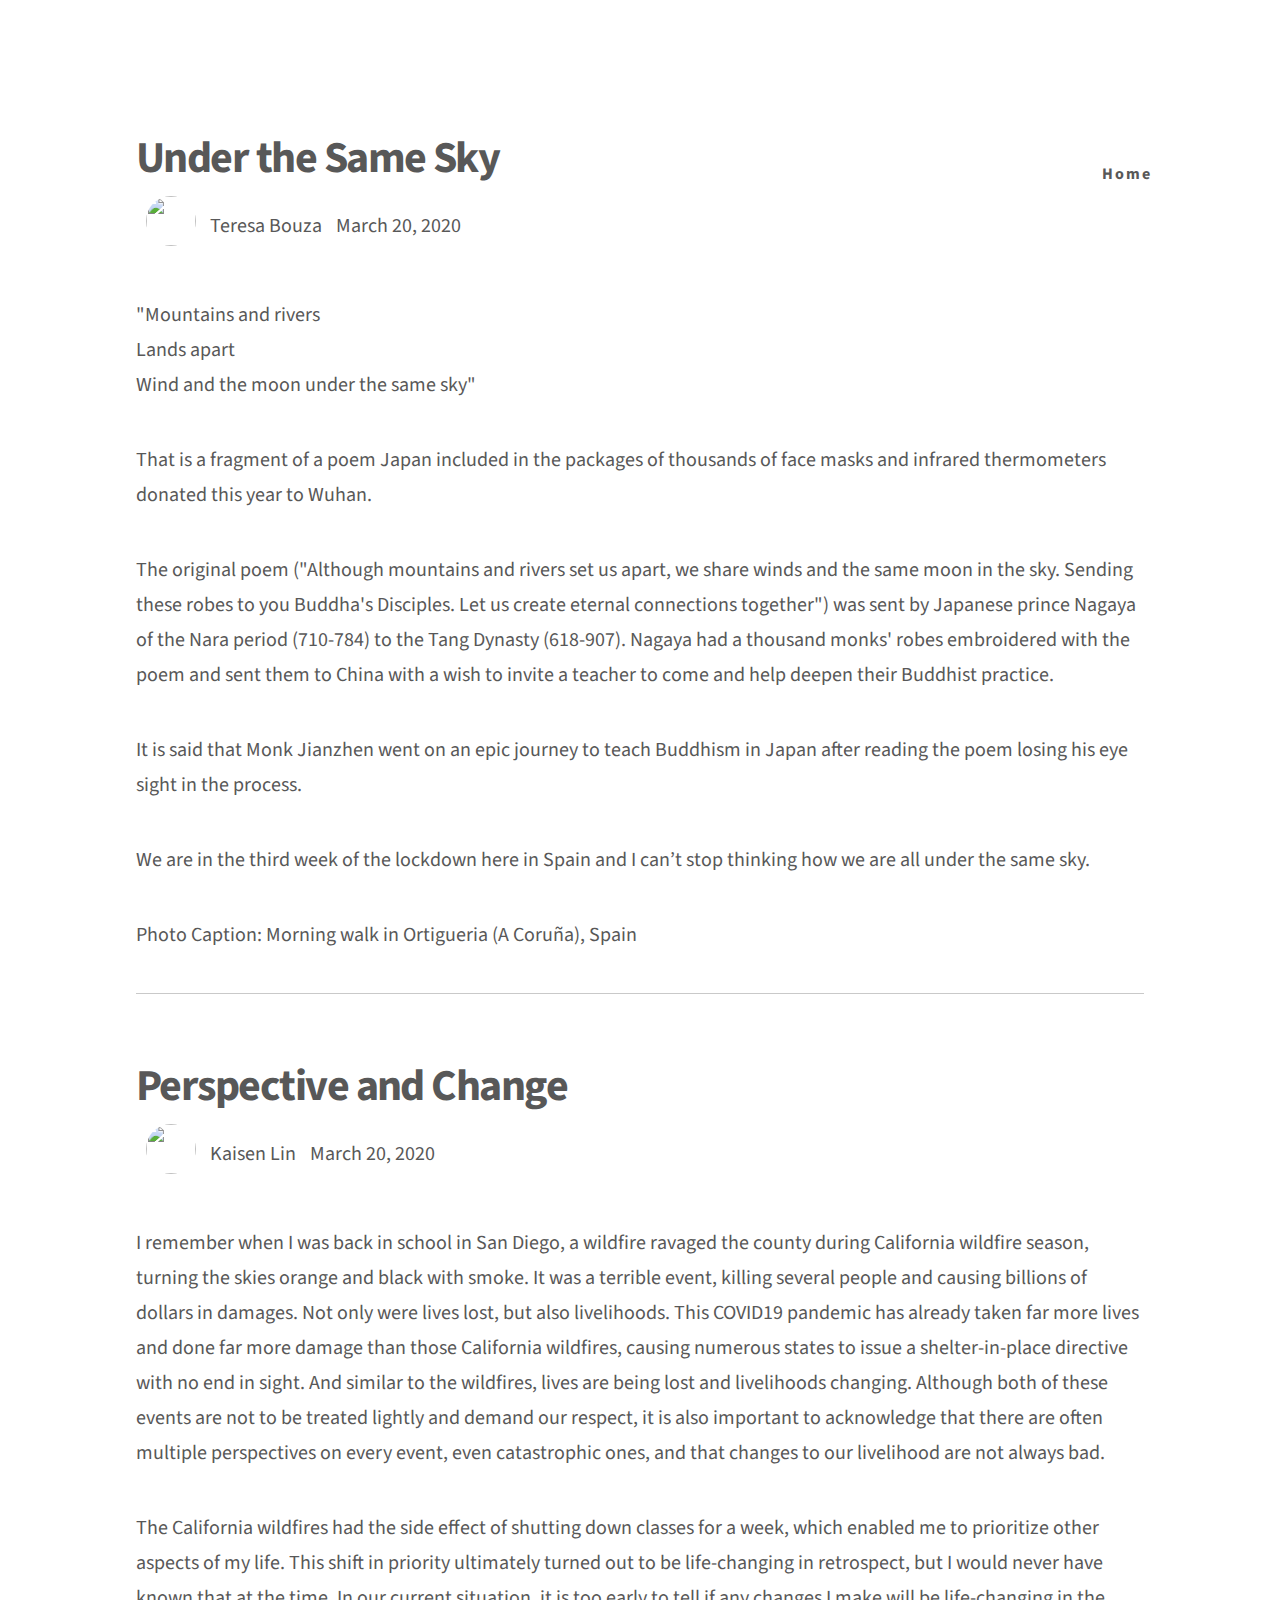
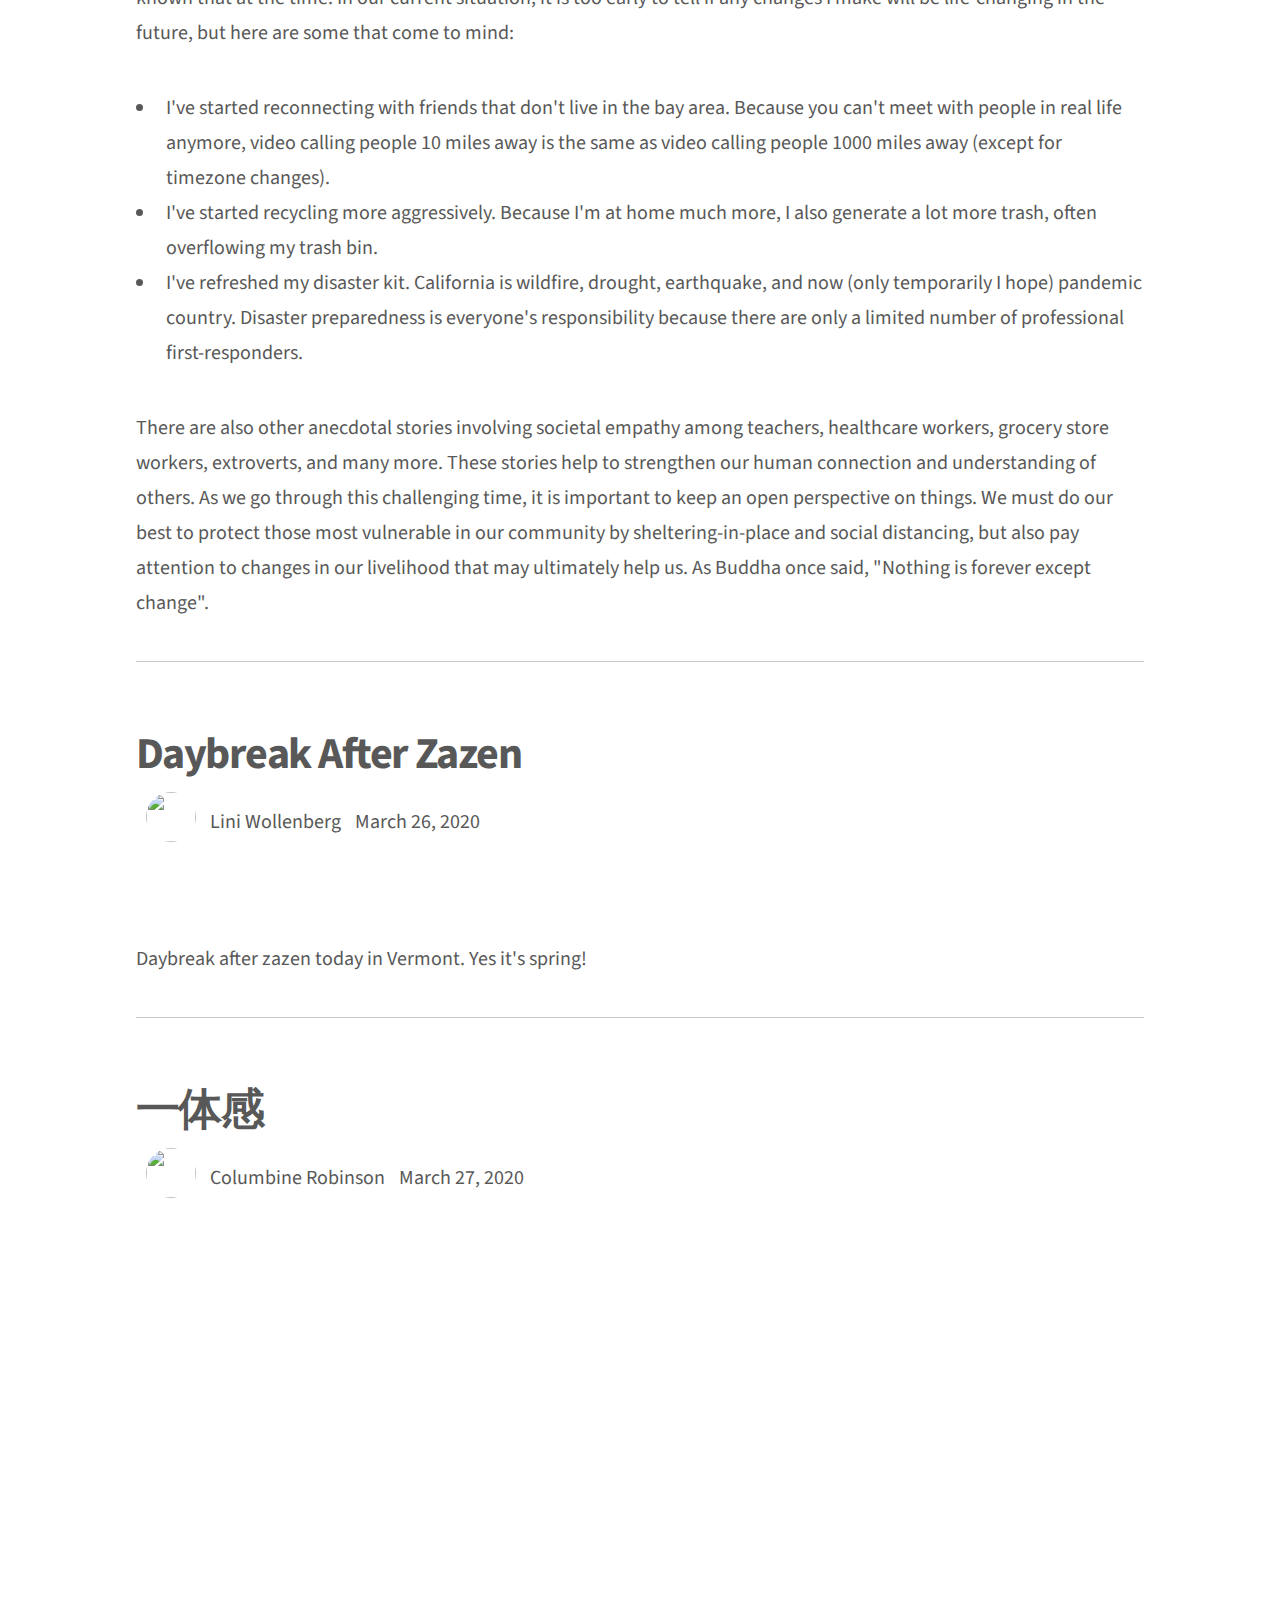
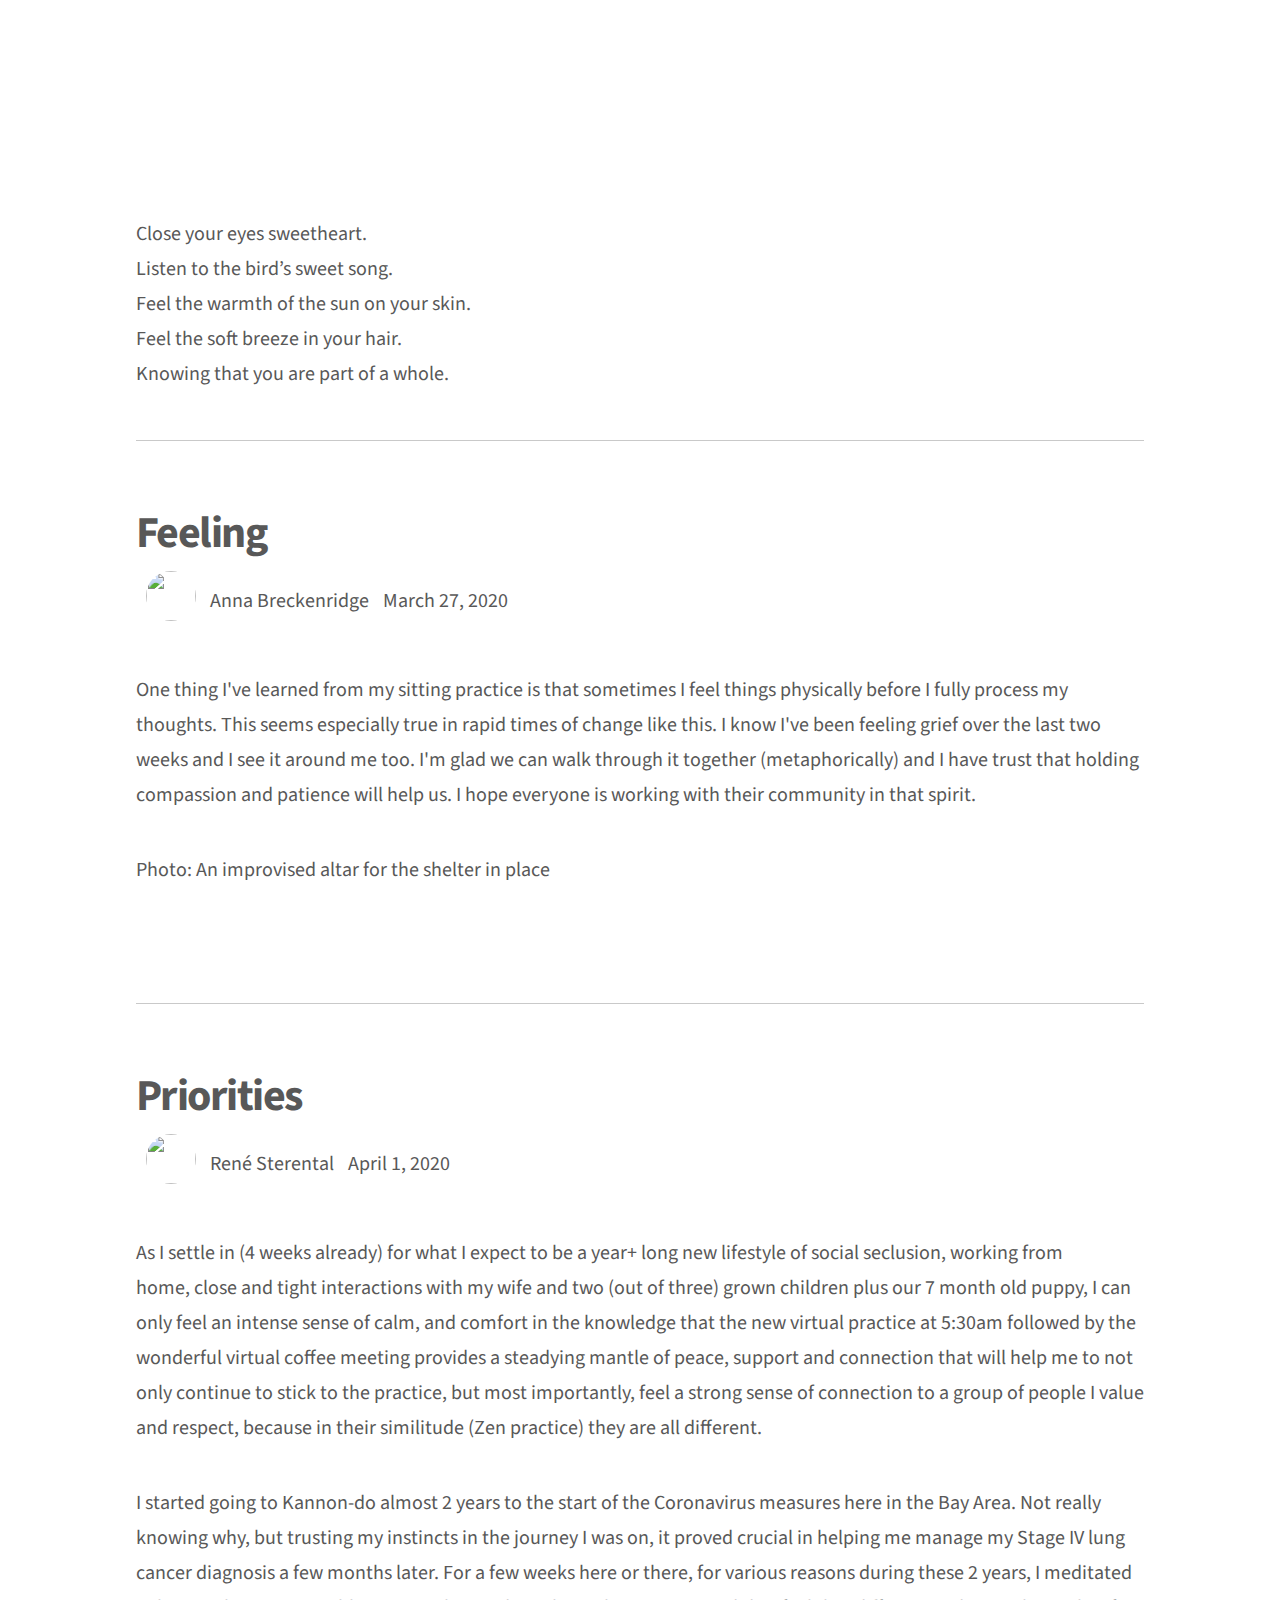
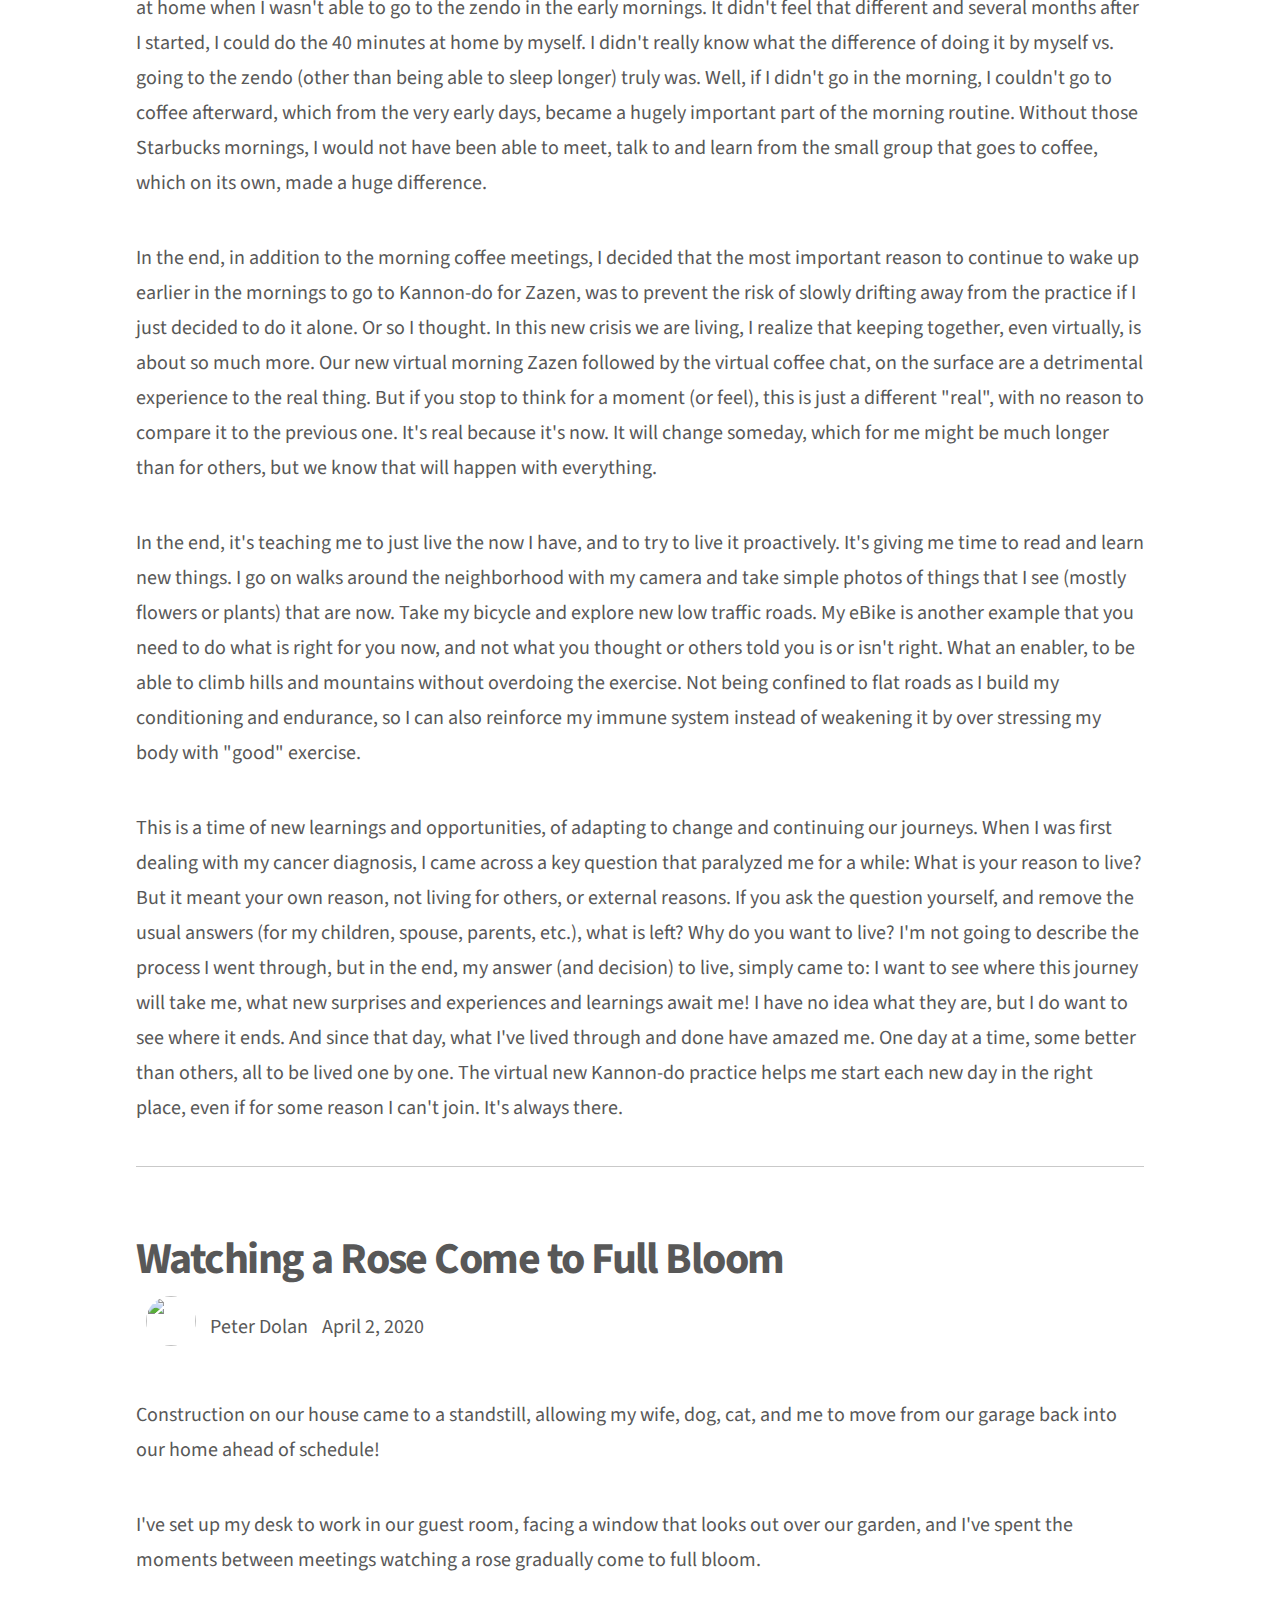
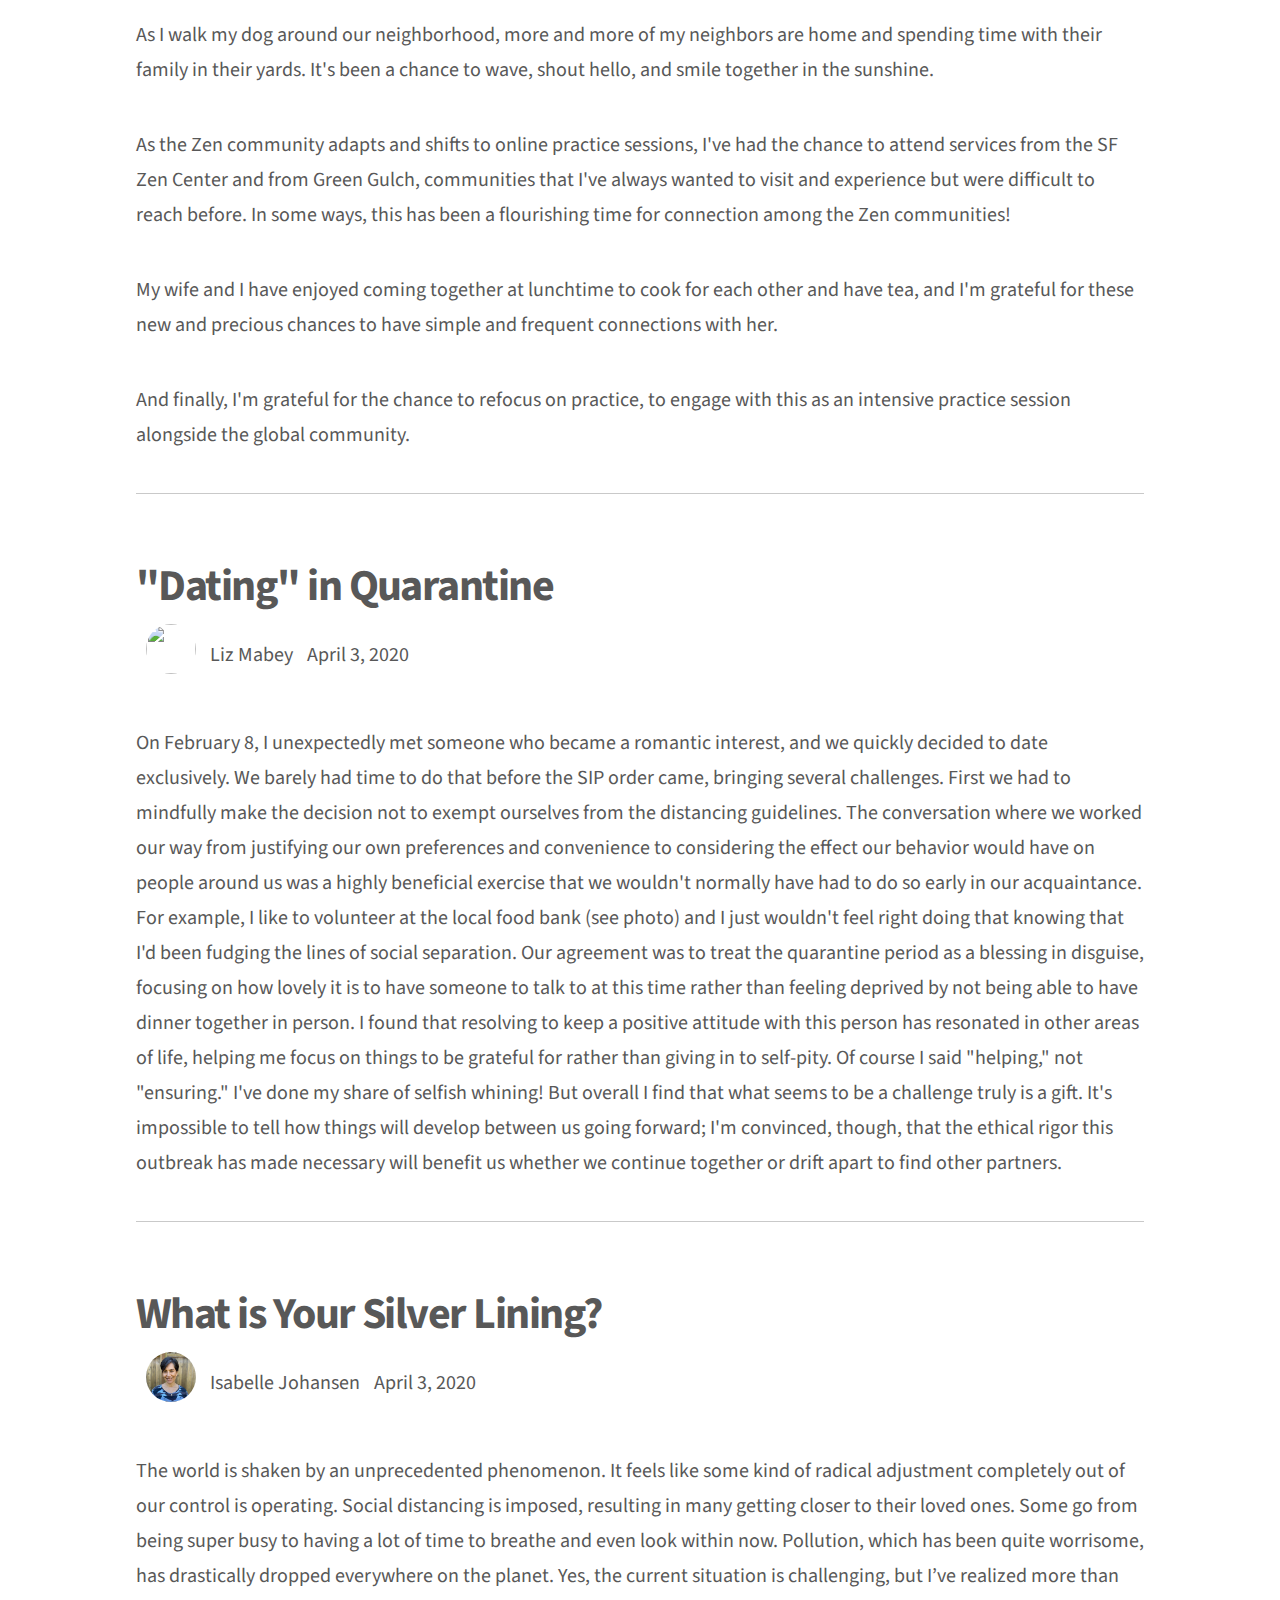
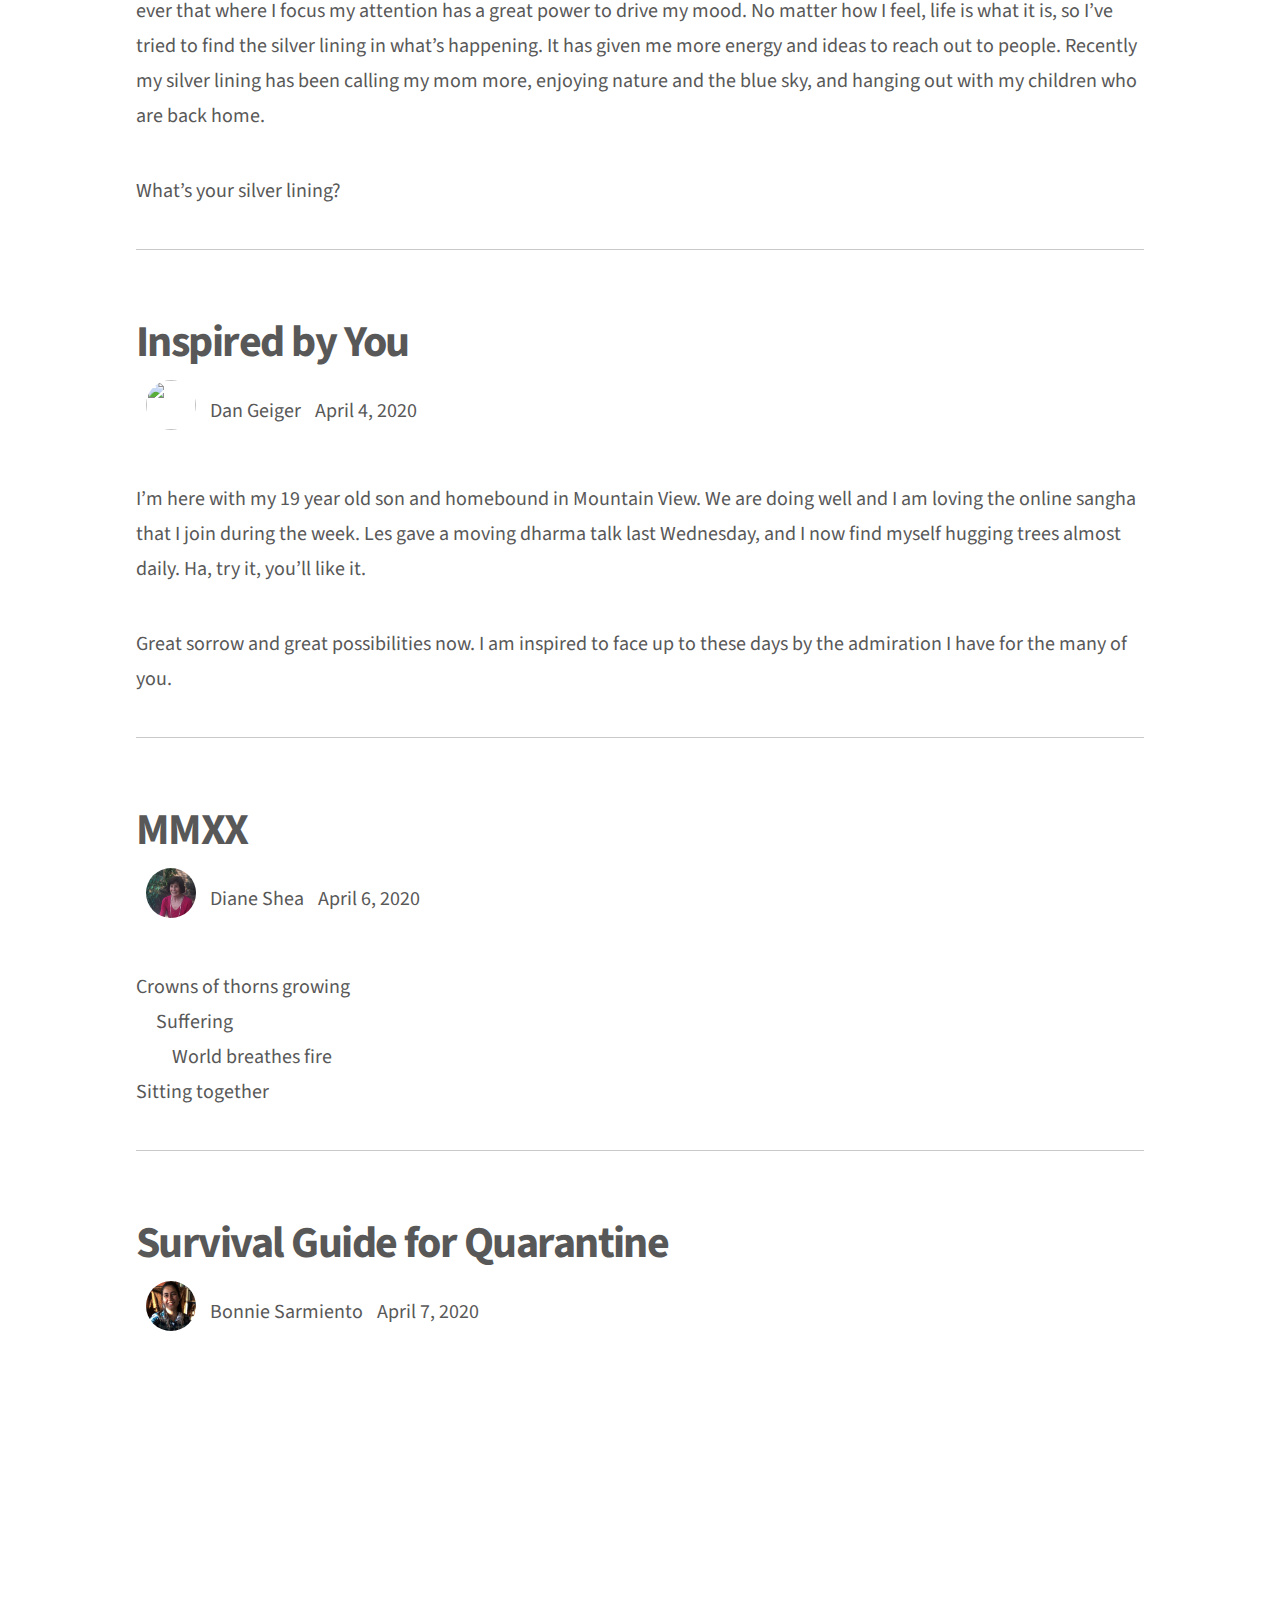
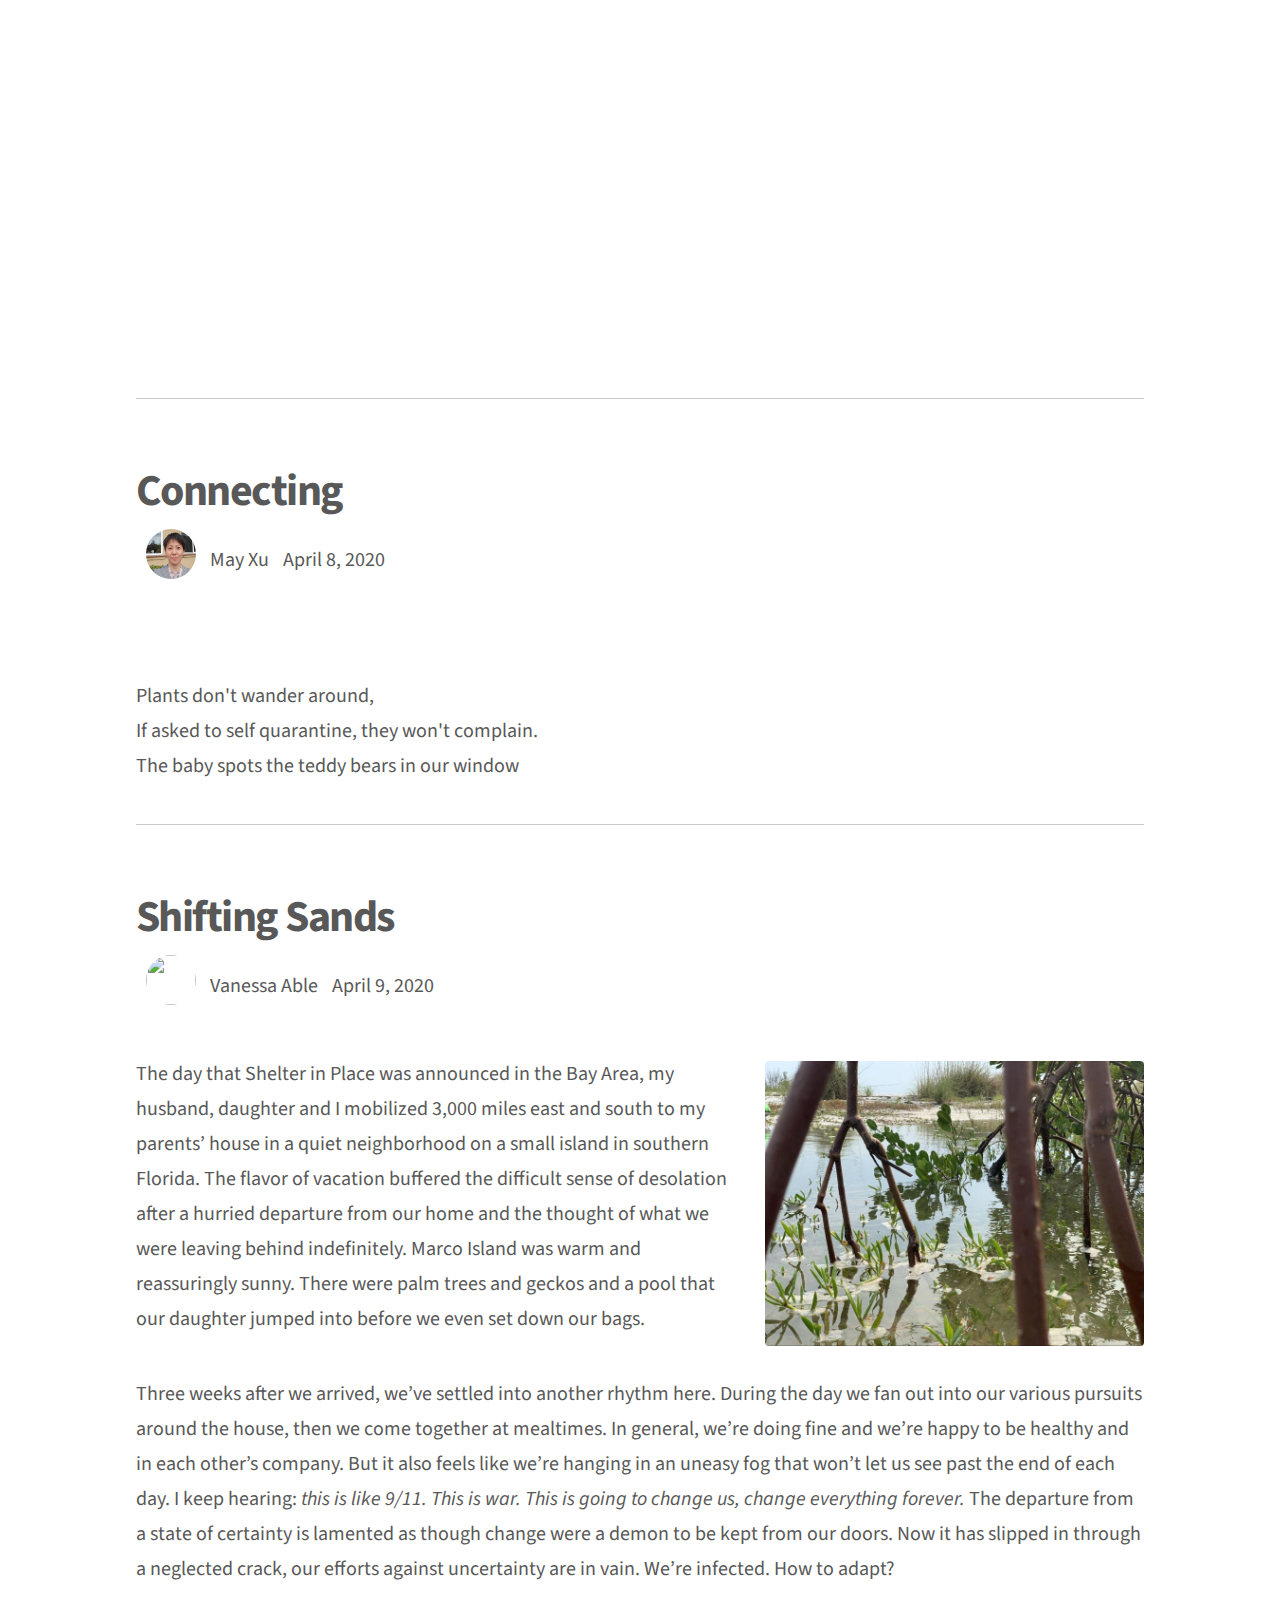
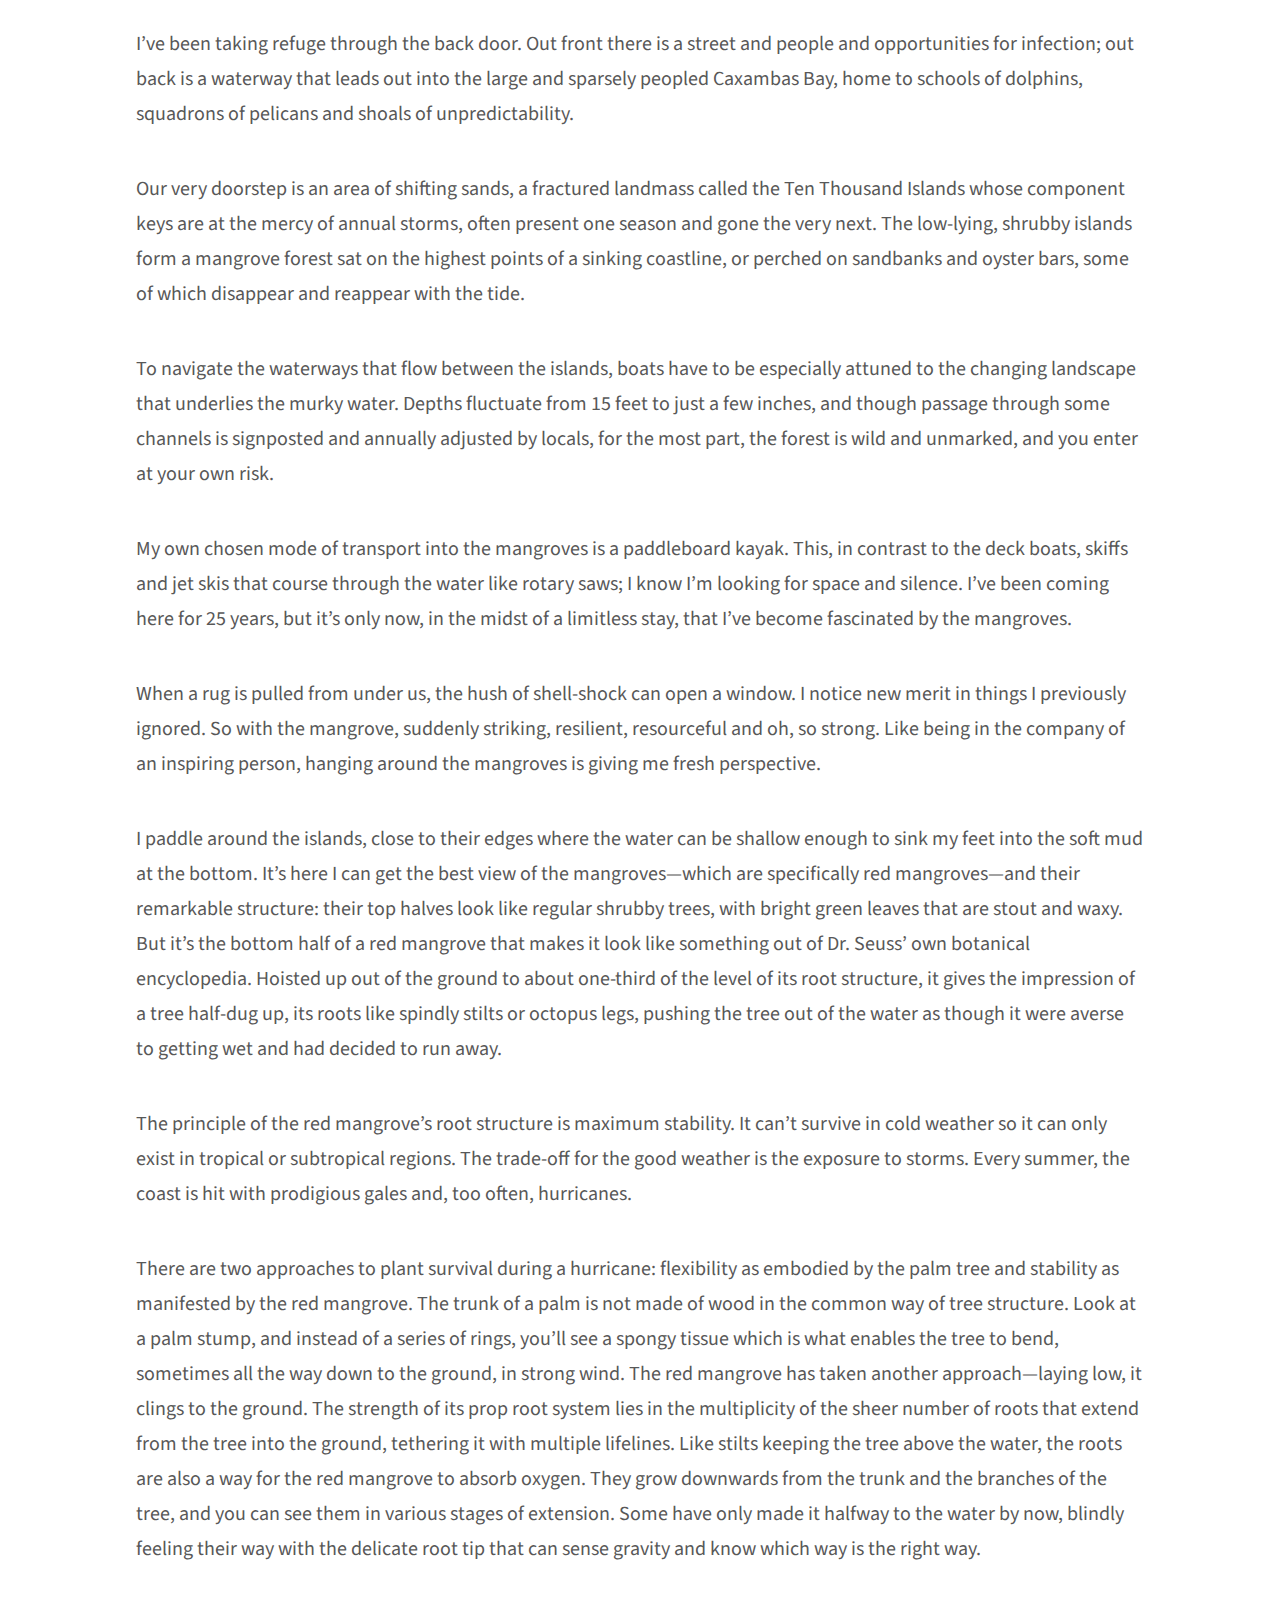
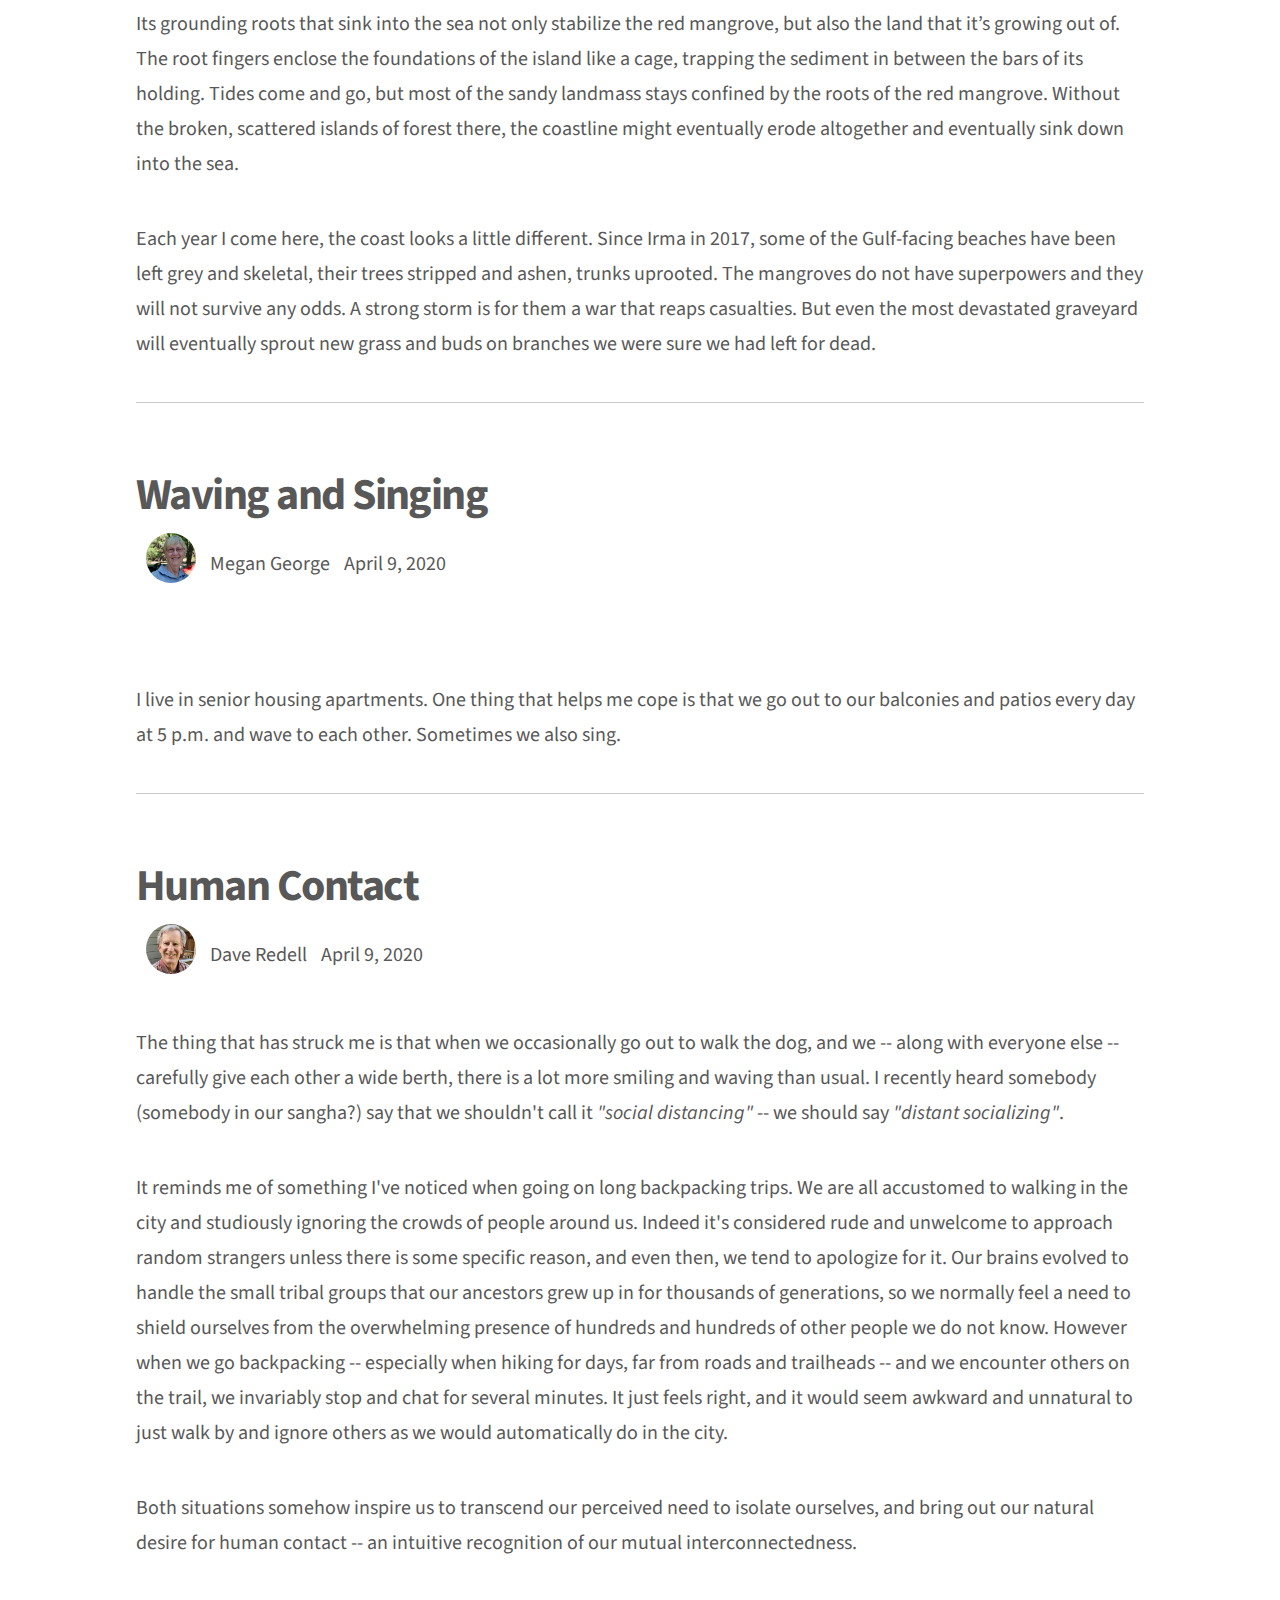
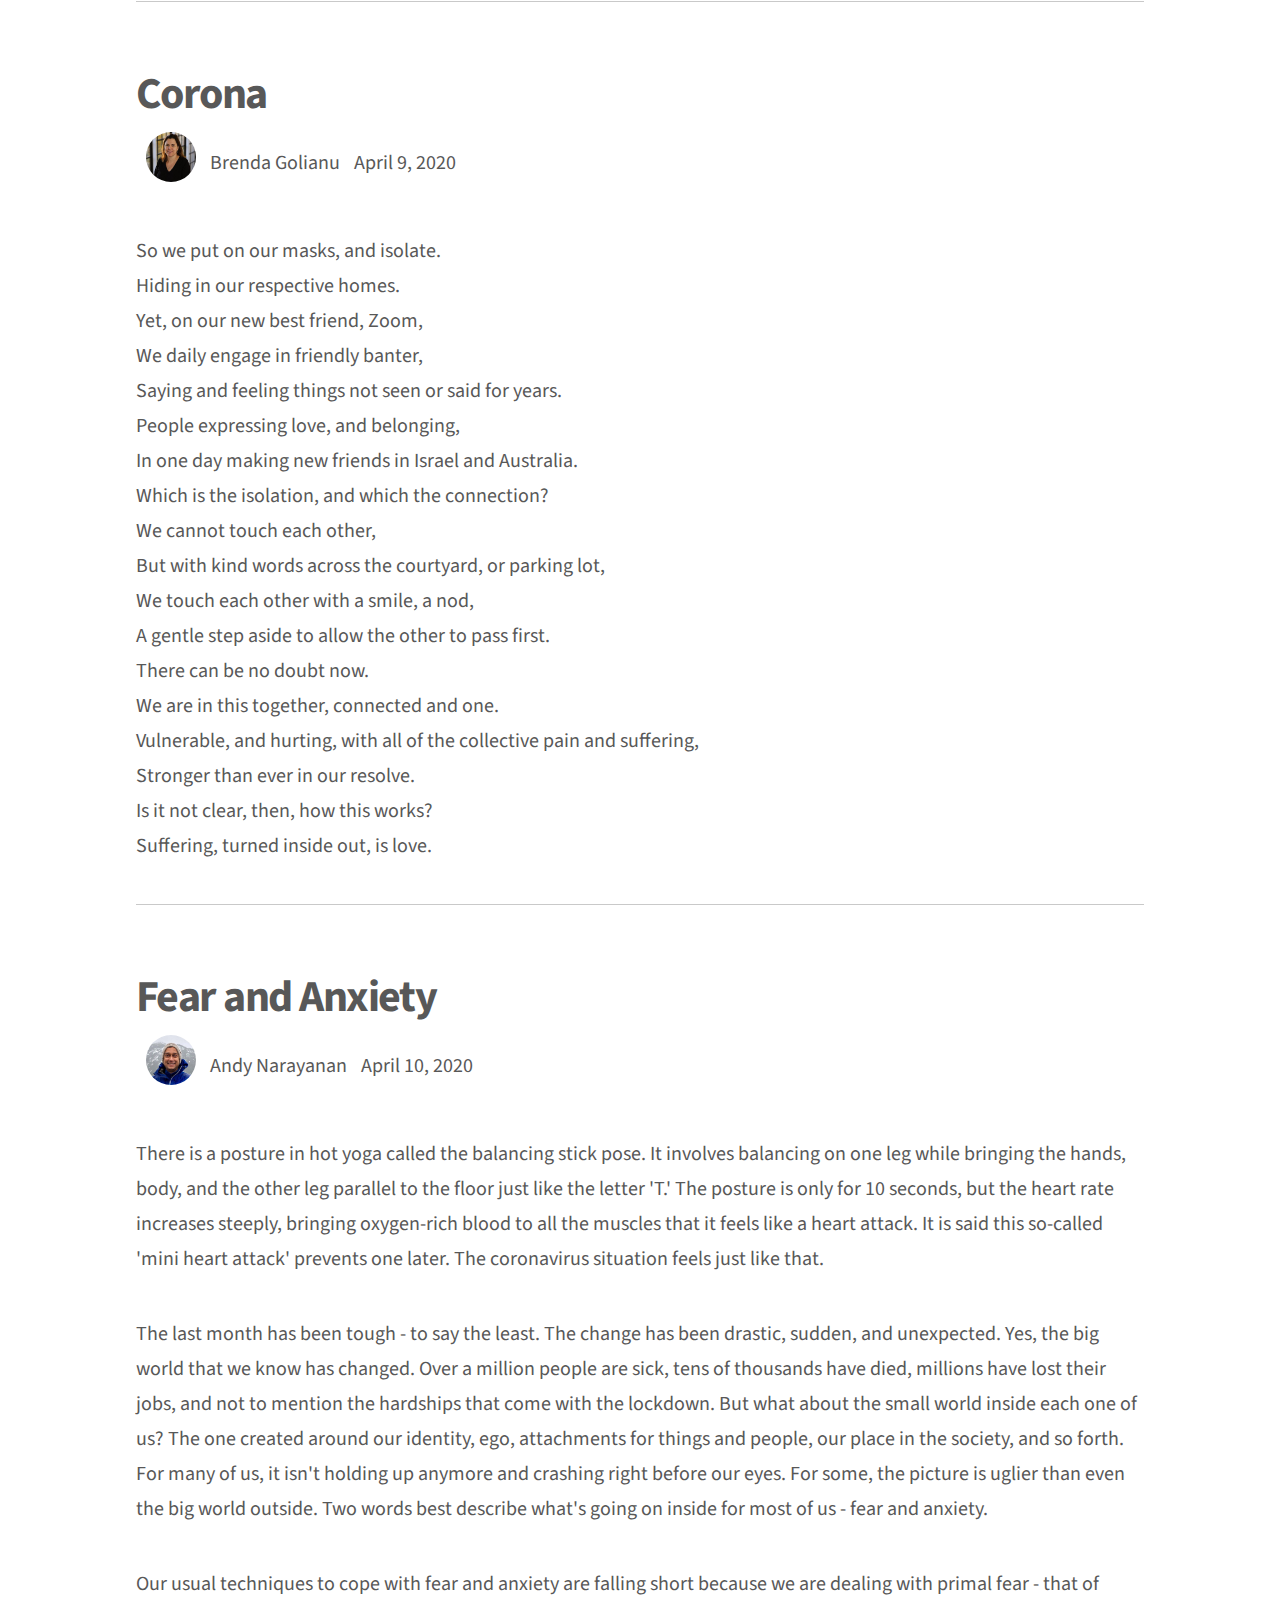
==== commit fd79b690: "Content update" ====
--- a/content.html
+++ b/content.html
@@ -86,17 +86,18 @@
 						Wind and the moon under the same sky"
 					</p>
 					<p>
-						That is the fragment of a poem Japan included in the packages of thousands of face masks and infrared thermometers donated to Wuhan.
+						That is a fragment of a poem Japan included in the packages of thousands of face masks and infrared thermometers donated this year to Wuhan.
 					</p>
 					<p>
 						The original poem ("Although mountains and rivers set us apart, we share winds and the same moon in the sky. Sending these robes to you Buddha's Disciples. Let us create eternal connections together") was sent by Japanese prince Nagaya of the Nara period (710-784) to the Tang Dynasty (618-907). Nagaya had a thousand monks' robes embroidered with the poem and sent them to China with a wish to invite a teacher to come and help deepen their Buddhist practice.
 					</p>
 					<p>
-						It is said that Monk Jianzhen went on an epic journey to teach Buddhism in Japan after reading the poem.
+						It is said that Monk Jianzhen went on an epic journey to teach Buddhism in Japan after reading the poem losing his eye sight in the process.
 					</p>
 					<p>
 						We are in the third week of the lockdown here in Spain and I can’t stop thinking how we are all under the same sky.
 					</p>
+					<p>Photo Caption: Morning walk in Ortigueria (A Coruña), Spain</p>
 				</article>
 				<hr>
 				<article class="pj_section" id="pj_2">
@@ -607,7 +608,7 @@
 						Forced to slow down, maybe I’m closer than ever to standing still.
 					</p>
 					<p>
-						Caption: A drawing that has been on my mind, of sitting zazen, drawn with one line.
+						Photo Caption: A drawing that has been on my mind, of sitting zazen, drawn with one line.
 					</p>
 				</article>
 
@@ -621,7 +622,7 @@
 					</ul>
 					<span class="image right"><img src="images/ken_1.jpg" alt="" /></span>
 					<p>
-						I'm not a word person. However, I will say that in this time of isolation and potential death a little humor may offer a small respite. I came across this photo I took years ago. The pic shows the birds dispassionately feeding more or less equidistant apart. In bird distances that could be six feet apart. The title ties the pic to us in our current situation. Keeping six feet apart for us could have mortal ramifications.  For the birds its a way for the group to feed.  I can't say much more than that.
+						I'm not a word person. However, I will say that in this time of isolation and potential death a little humor may offer a small respite. I came across this photo I took years ago. The pic shows the birds dispassionately feeding more or less equidistant apart. In bird distances that could be six feet apart. The title ties the pic to us in our current situation. Not keeping six feet apart for us could have mortal ramifications.  For the birds its a way for the group to feed.  I can't say much more than that.
 					</p>
 				</article>
 
